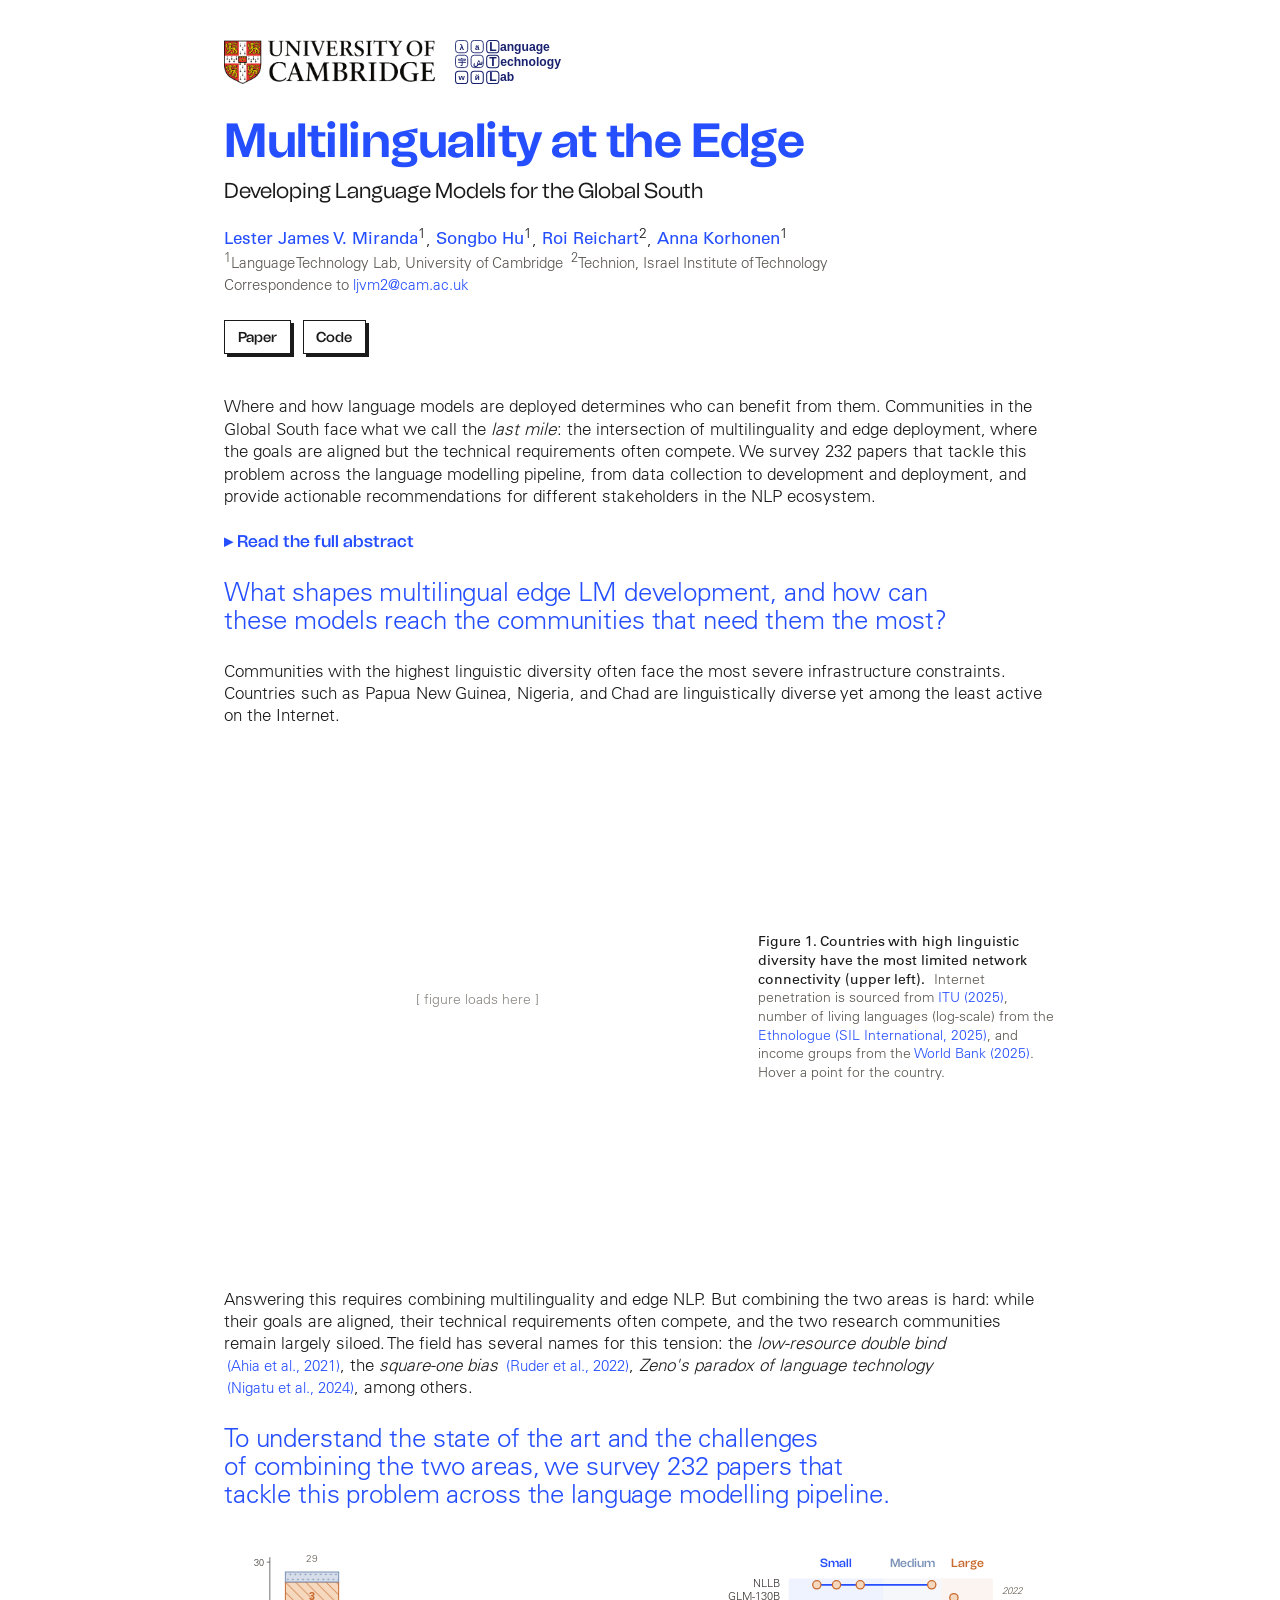
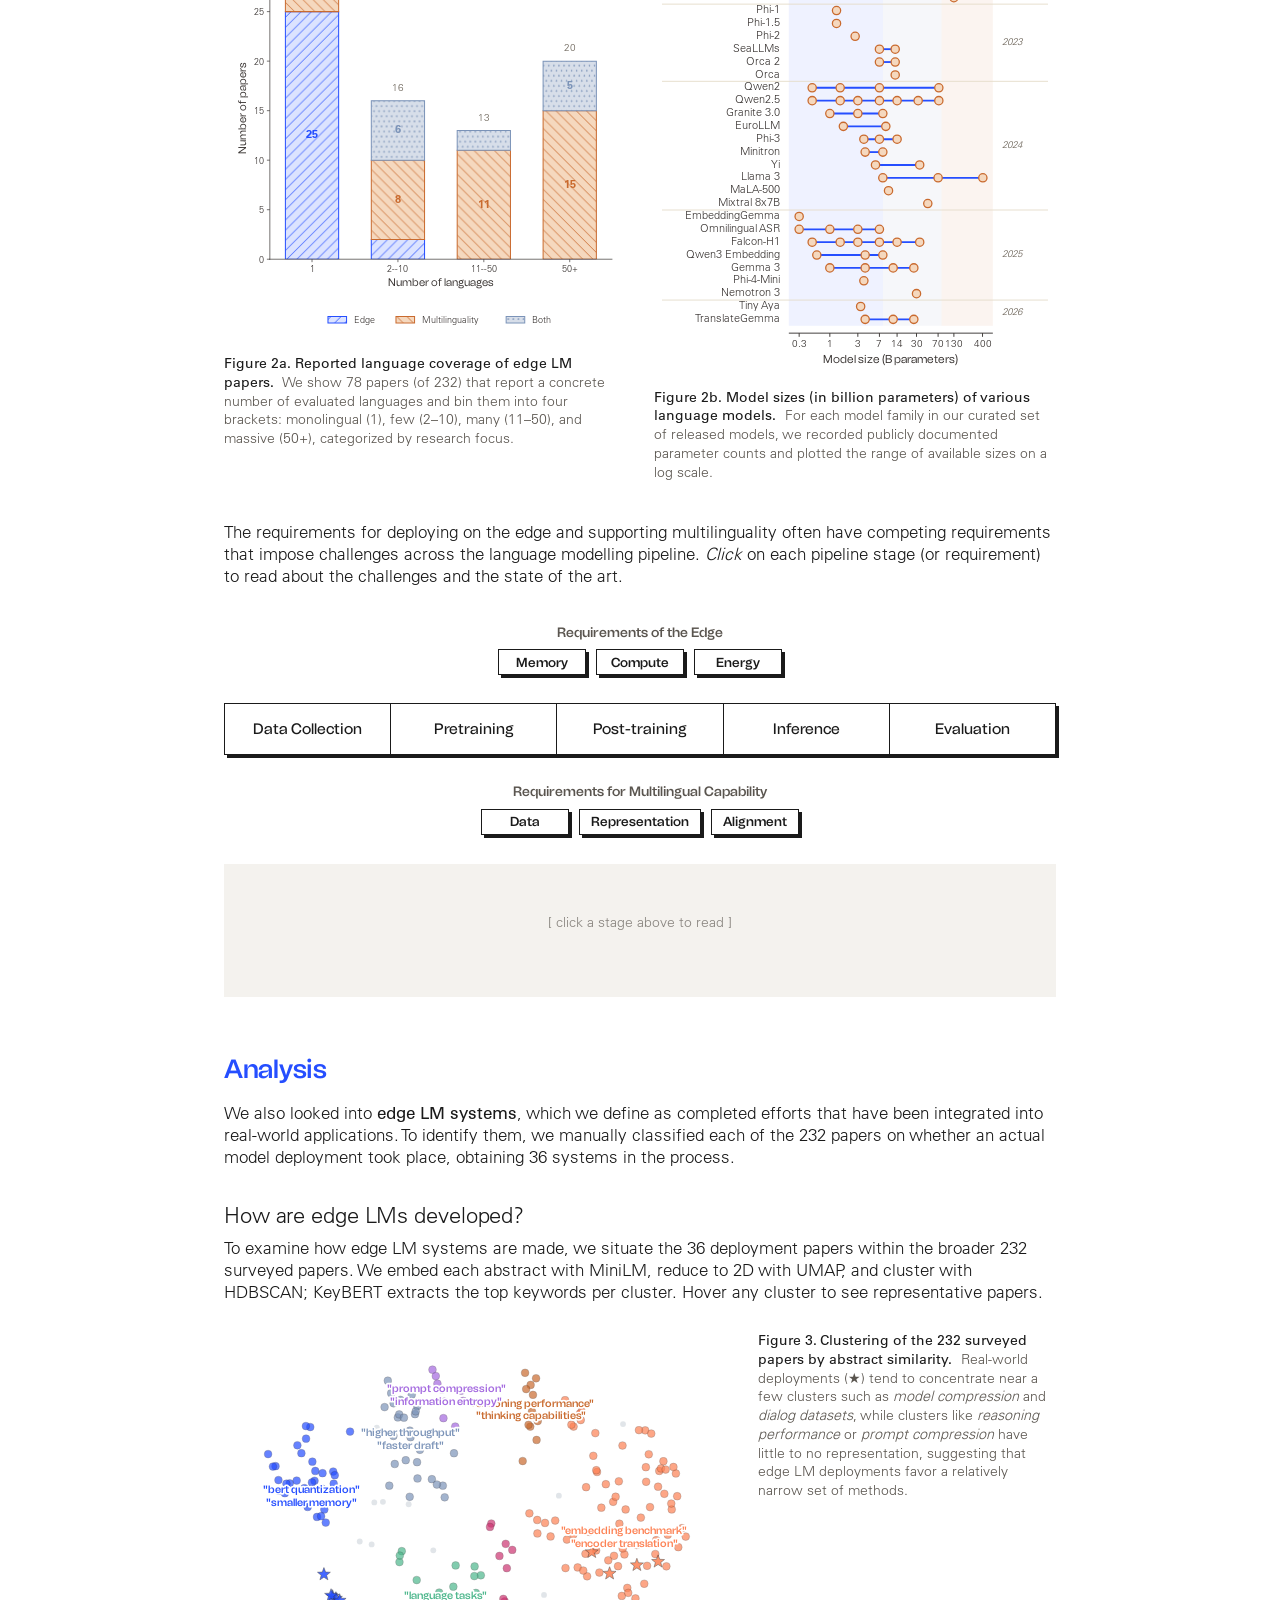
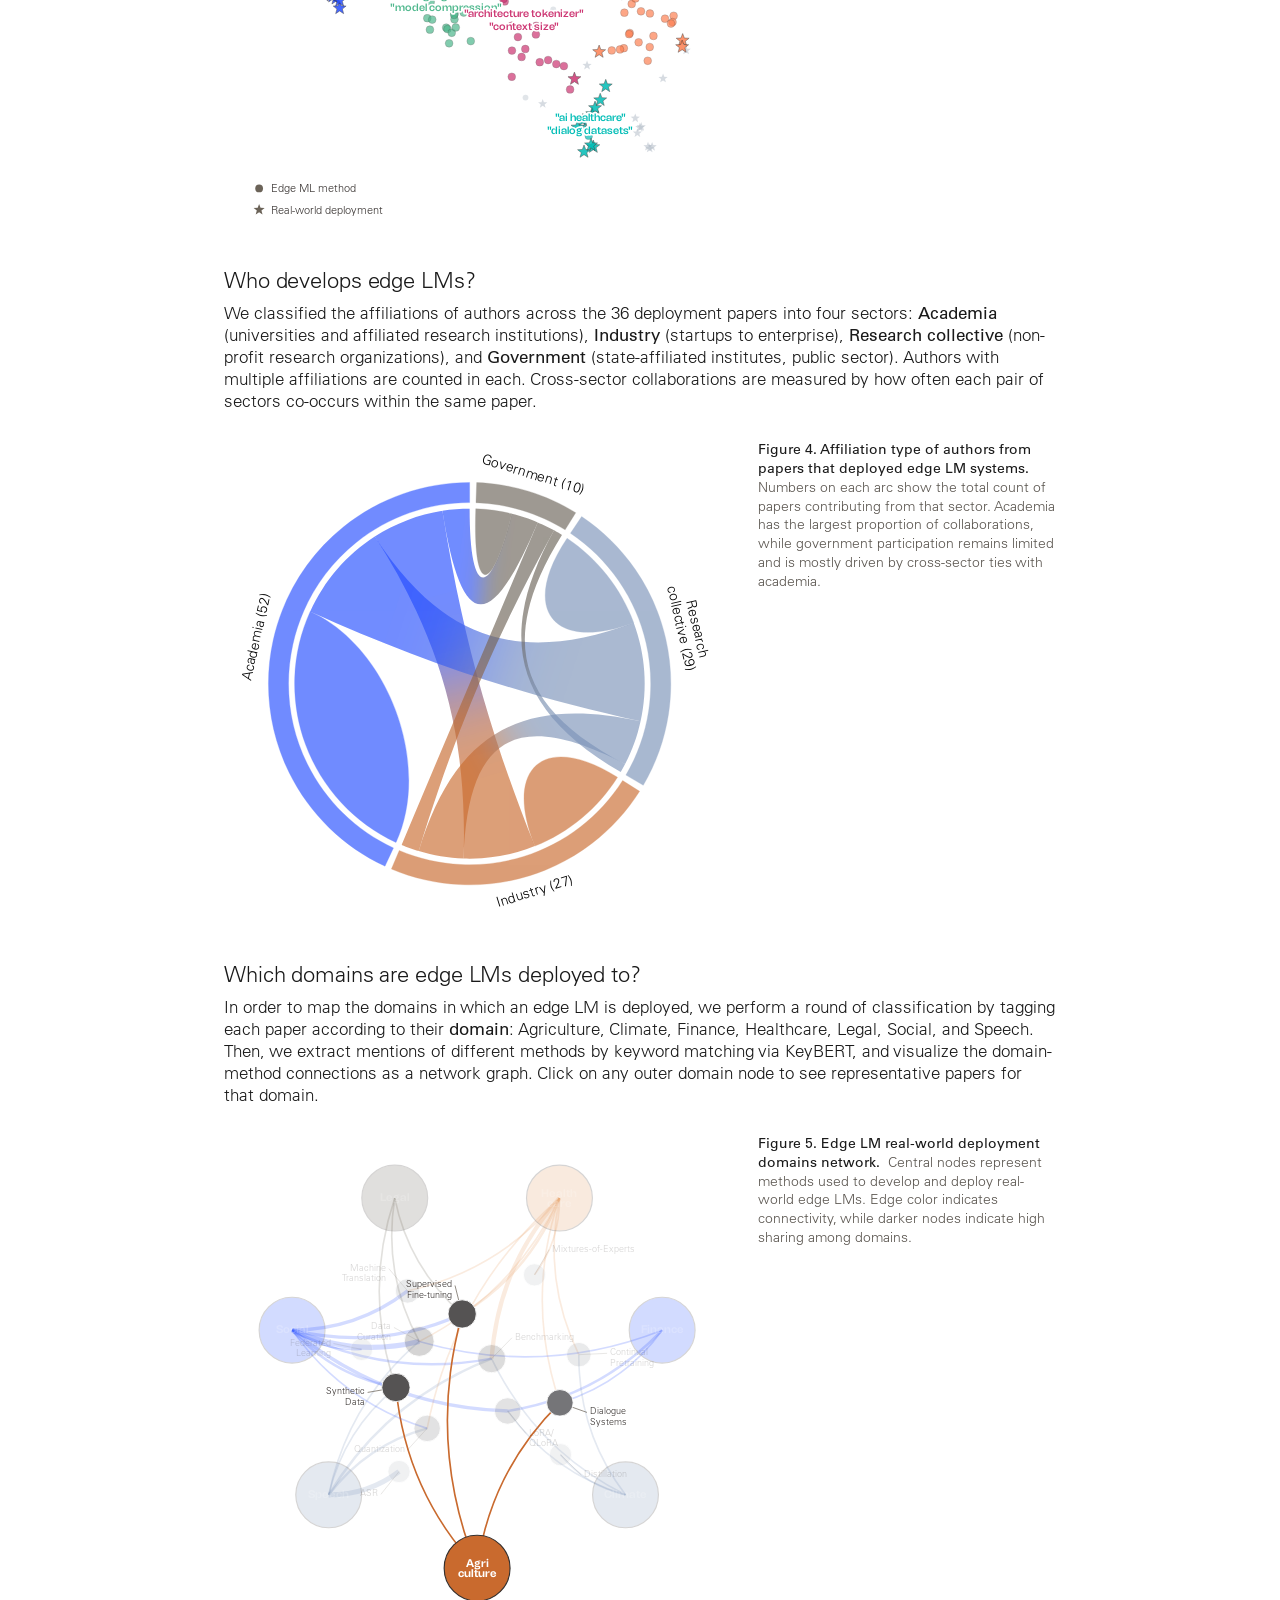
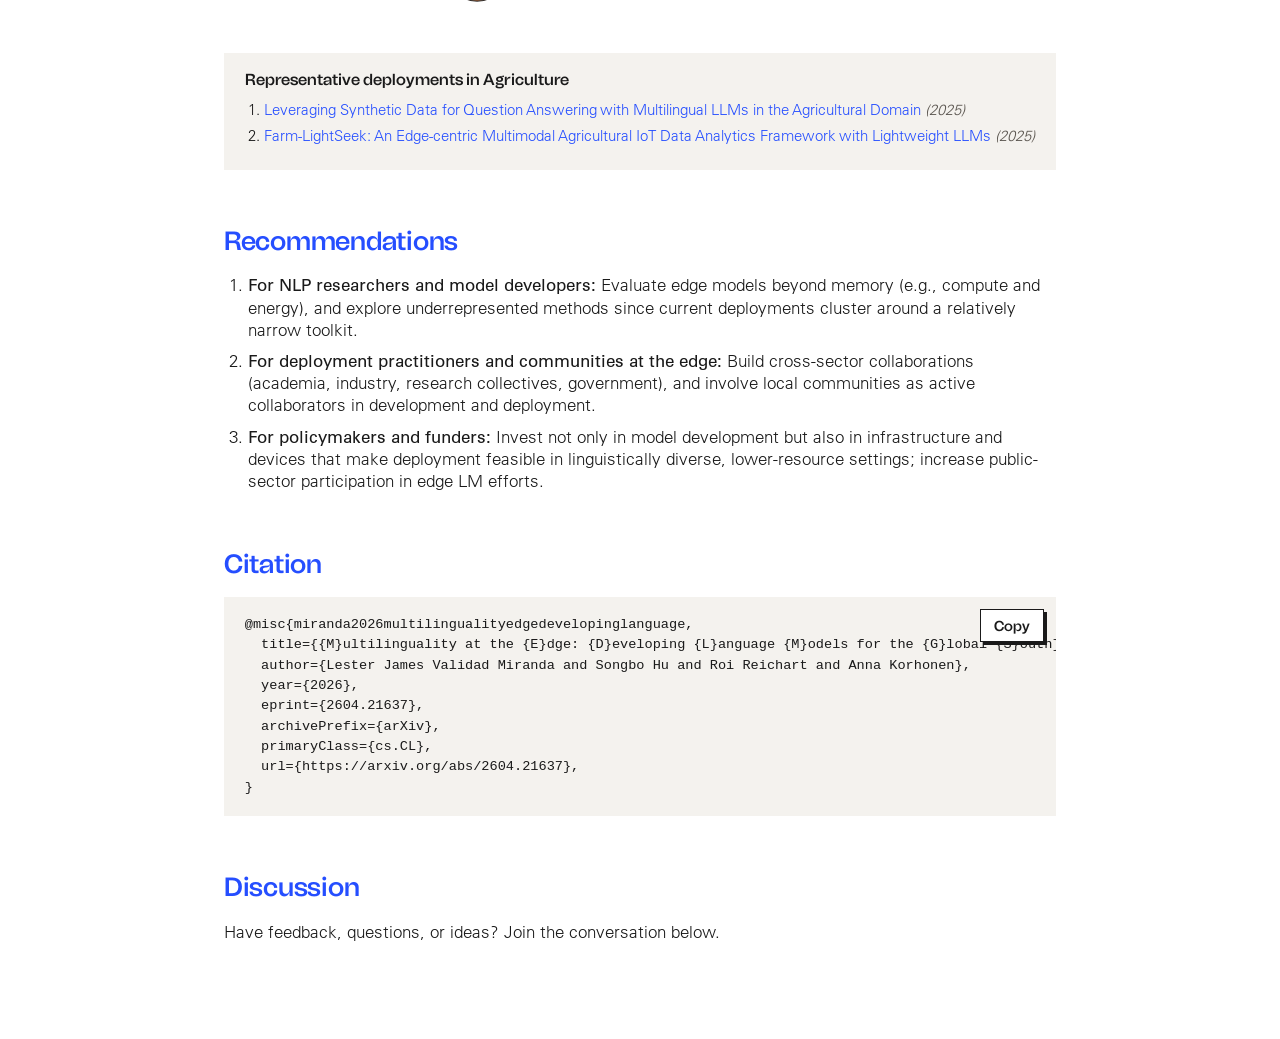
==== docs/index.html @ 46f73b8d "Add more keywords" ====
<!doctype html>
<html lang="en">
<head>
  <meta charset="utf-8">
  <meta name="viewport" content="width=device-width, initial-scale=1">
  <title>Multilinguality at the Edge: Developing Language Models for the Global South</title>
  <meta name="description" content="A survey of 232 papers that tackle the problem of combining the fields of multilinguality and efficiency across the language modelling pipeline, from data collection to development and deployment, and provide actionable recommendations for different stakeholders in the NLP ecosystem.">
  <meta name="robots" content="index, follow, max-image-preview:large">
  <link rel="canonical" href="https://ljvmiranda921.github.io/multilinguality-at-the-edge/">

  <meta property="og:type" content="website">
  <meta property="og:site_name" content="Multilinguality at the Edge">
  <meta property="og:title" content="Multilinguality at the Edge: Developing Language Models for the Global South">
  <meta property="og:description" content="A survey of 232 papers that tackle the problem of combining the fields of multilinguality and efficiency across the language modelling pipeline, from data collection to development and deployment, and provide actionable recommendations for different stakeholders in the NLP ecosystem.">
  <meta property="og:url" content="https://ljvmiranda921.github.io/multilinguality-at-the-edge/">
  <meta property="og:image" content="https://ljvmiranda921.github.io/multilinguality-at-the-edge/assets/social-preview.png">
  <meta property="og:image:width" content="1200">
  <meta property="og:image:height" content="630">
  <meta property="og:image:alt" content="Multilinguality at the Edge: Developing Language Models for the Global South">

  <meta name="twitter:card" content="summary_large_image">
  <meta name="twitter:title" content="Multilinguality at the Edge: Developing Language Models for the Global South">
  <meta name="twitter:description" content="A survey of 232 papers that tackle the problem of combining the fields of multilinguality and efficiency across the language modelling pipeline, from data collection to development and deployment, and provide actionable recommendations for different stakeholders in the NLP ecosystem.">
  <meta name="twitter:image" content="https://ljvmiranda921.github.io/multilinguality-at-the-edge/assets/social-preview.png">
  <meta name="twitter:image:alt" content="Multilinguality at the Edge: Developing Language Models for the Global South">

  <!-- Google Scholar (Highwire Press) citation tags -->
  <meta name="citation_title" content="Multilinguality at the Edge: Developing Language Models for the Global South">
  <meta name="citation_author" content="Miranda, Lester James V.">
  <meta name="citation_author" content="Hu, Songbo">
  <meta name="citation_author" content="Reichart, Roi">
  <meta name="citation_author" content="Korhonen, Anna">
  <meta name="citation_publication_date" content="2026">
  <meta name="citation_arxiv_id" content="2604.21637">
  <meta name="citation_pdf_url" content="https://arxiv.org/pdf/2604.21637">

  <script type="application/ld+json">
    {
      "@context": "https://schema.org",
      "@type": "ScholarlyArticle",
      "@id": "https://ljvmiranda921.github.io/multilinguality-at-the-edge/#scholarly-article",
      "mainEntityOfPage": "https://ljvmiranda921.github.io/multilinguality-at-the-edge/",
      "headline": "Multilinguality at the Edge: Developing Language Models for the Global South",
      "description": "A survey of 232 papers that tackle the problem of combining the fields of multilinguality and efficiency across the language modelling pipeline, from data collection to development and deployment, and provide actionable recommendations for different stakeholders in the NLP ecosystem.",
      "abstract": "Where and how language models are deployed determines who can benefit from them. Communities in the Global South face what we call the last mile: the intersection of multilinguality and edge deployment, where the goals are aligned but the technical requirements often compete. We survey 232 papers that tackle this problem across the language modelling pipeline, from data collection to development and deployment, and provide actionable recommendations for different stakeholders in the NLP ecosystem.",
      "inLanguage": "en",
      "datePublished": "2026-04",
      "dateModified": "2026-07-19",
      "keywords": [
        "large language models",
        "LLMs",
        "artificial intelligence",
        "multilinguality",
        "natural language processing",
        "NLP",
        "edge NLP",
        "Global South",
        "efficient language models",
        "on-device language models",
        "small language models",
        "edge AI",
        "edge computing",
        "low-resource languages",
        "model compression",
        "quantization",
        "machine translation",
        "language technology",
        "survey",
        "mobile NLP",
        "offline language models",
        "inclusive language technologies"
      ],
      "author": [
        {
          "@type": "Person",
          "name": "Lester James V. Miranda",
          "url": "https://ljvmiranda921.github.io",
          "affiliation": { "@type": "Organization", "name": "Language Technology Lab, University of Cambridge" }
        },
        {
          "@type": "Person",
          "name": "Songbo Hu",
          "url": "https://songbohu.github.io/",
          "affiliation": { "@type": "Organization", "name": "Language Technology Lab, University of Cambridge" }
        },
        {
          "@type": "Person",
          "name": "Roi Reichart",
          "url": "https://roireichart.com/",
          "affiliation": { "@type": "Organization", "name": "Technion, Israel Institute of Technology" }
        },
        {
          "@type": "Person",
          "name": "Anna Korhonen",
          "url": "https://sites.google.com/site/annakorhonen/",
          "affiliation": { "@type": "Organization", "name": "Language Technology Lab, University of Cambridge" }
        }
      ],
      "publisher": {
        "@type": "Organization",
        "name": "Language Technology Lab, University of Cambridge"
      },
      "url": "https://ljvmiranda921.github.io/multilinguality-at-the-edge/",
      "sameAs": [
        "https://arxiv.org/abs/2604.21637",
        "https://github.com/ljvmiranda921/multilinguality-at-the-edge",
        "https://huggingface.co/spaces/ljvmiranda921/multilinguality-at-the-edge"
      ],
      "identifier": "arXiv:2604.21637",
      "isAccessibleForFree": true,
      "image": "https://ljvmiranda921.github.io/multilinguality-at-the-edge/assets/social-preview.png",
      "about": [
        "multilingual language models",
        "edge deployment",
        "low-resource NLP",
        "on-device machine learning",
        "global south language technologies"
      ]
    }
  </script>

  <link rel="icon" href="favicon.ico" sizes="any">
  <link rel="icon" type="image/png" sizes="32x32" href="assets/favicon-32.png">
  <link rel="icon" type="image/png" sizes="16x16" href="assets/favicon-16.png">
  <link rel="apple-touch-icon" href="assets/favicon.png">
  <link rel="preload" href="assets/fonts/UniversLight.ttf" as="font" type="font/ttf" crossorigin>
  <link rel="preload" href="assets/fonts/TomatoGrotesk/TomatoGrotesk-Bold.otf" as="font" type="font/otf" crossorigin>
  <link rel="stylesheet" href="css/chia.css">
  <link rel="stylesheet" href="css/style.css">
</head>
<body>
<main class="chia-page">

  <div class="letterhead" aria-label="Affiliations">
    <img src="assets/ucam-logo-colour-preferred.png" alt="University of Cambridge">
    <img src="assets/ltl_logo2.svg" alt="Language Technology Lab">
  </div>

  <header class="site-header">
    <h1>Multilinguality at the Edge</h1>
    <p class="subtitle">Developing Language Models for the Global South</p>
    <p class="authors">
      <a href="https://ljvmiranda921.github.io">Lester James V. Miranda</a><sup>1</sup>, <a href="https://songbohu.github.io/">Songbo Hu</a><sup>1</sup>, <a href="https://roireichart.com/">Roi Reichart</a><sup>2</sup>, <a href="https://sites.google.com/site/annakorhonen/">Anna Korhonen</a><sup>1</sup>
      <br><span class="aff"><sup>1</sup>Language Technology Lab, University of Cambridge&ensp;<sup>2</sup>Technion, Israel Institute of Technology</span>
      <br><span class="aff">Correspondence to <a href="mailto:ljvm2@cam.ac.uk">ljvm2@cam.ac.uk</a></span>
    </p>
    <nav class="top-links">
      <a class="btn" href="https://arxiv.org/abs/2604.21637" target="_blank" rel="noopener noreferrer">Paper</a>
      <a class="btn" href="https://github.com/ljvmiranda921/multilinguality-at-the-edge" target="_blank" rel="noopener noreferrer">Code</a>
    </nav>
  </header>

  <section id="abstract">
    <p class="abstract">
      Where and how language models are deployed determines who can benefit from them. Communities in the Global South face what we call the <em>last mile</em>: the intersection of multilinguality and edge deployment, where the goals are aligned but the technical requirements often compete. We survey 232 papers that tackle this problem across the language modelling pipeline, from data collection to development and deployment, and provide actionable recommendations for different stakeholders in the NLP ecosystem.
    </p>
    <details class="abstract-full">
      <summary>Read the full abstract</summary>
      <div class="abstract-box panel">
        <p>Where and how language models (LMs) are deployed determines who can benefit from them. However, there are several challenges that prevent effective deployment of LMs in non-English-speaking and hardware-constrained communities in the Global South. We call this challenge the <em>last mile</em>: the intersection of multilinguality and edge deployment, where the goals are aligned but the technical requirements often compete. Studying these two fields together is both a <em>need</em>, as linguistically diverse communities often face the most severe infrastructure constraints, and an <em>opportunity</em>, as edge and multilingual NLP research remain largely siloed. To understand the state of the art and the challenges of combining the two areas, we survey 232 papers that tackle this problem across the language modelling pipeline, from data collection to development and deployment. We also discuss open questions and provide actionable recommendations for different stakeholders in the NLP ecosystem. Finally, we hope that this work contributes to the development of inclusive and equitable language technologies.</p>
      </div>
    </details>
  </section>

  <section id="intro">
    <p class="mobile-note caption">Note: the interactive charts render better on desktop.</p>

    <p class="callout">
      What shapes multilingual edge LM development, and how can these models reach the communities that need them the most?
    </p>

    <p>
      Communities with the highest linguistic diversity often face the most severe infrastructure constraints. Countries such as Papua New Guinea, Nigeria, and Chad are linguistically diverse yet among the least active on the Internet.
    </p>

    <figure class="figure-row">
      <div id="fig-1" class="figure-mount">
        <p class="placeholder">[ figure loads here ]</p>
      </div>
      <figcaption class="caption">
        <strong>Figure 1. Countries with high linguistic diversity have the most limited network connectivity (upper left).</strong> Internet penetration is sourced from <a href="https://www.itu.int/en/ITU-D/Statistics/Pages/facts/default.aspx">ITU (2025)</a>, number of living languages (log-scale) from the <a href="https://ourworldindata.org/grapher/living-languages">Ethnologue (SIL International, 2025)</a>, and income groups from the <a href="https://ourworldindata.org/grapher/world-bank-income-groups">World Bank (2025)</a>. Hover a point for the country.
      </figcaption>
    </figure>

    <p>
      Answering this requires combining multilinguality and edge NLP. But combining the two areas is hard: while their goals are aligned, their technical requirements often compete, and the two research communities remain largely siloed. The field has several names for this tension: the <em>low-resource double bind</em> <a class="cite" href="https://aclanthology.org/2021.findings-emnlp.282/">(Ahia et al., 2021)</a>, the <em>square-one bias</em> <a class="cite" href="https://aclanthology.org/2022.findings-acl.184/">(Ruder et al., 2022)</a>, <em>Zeno's paradox of language technology</em> <a class="cite" href="https://aclanthology.org/2024.emnlp-main.983/">(Nigatu et al., 2024)</a>, among others.
    </p>

    <p class="callout">
      To understand the state of the art and the challenges of combining the two areas, we survey 232 papers that tackle this problem across the language modelling pipeline.
    </p>

    <div class="figure-pair">
      <figure>
        <div id="fig-2a" class="figure-mount" data-svg="assets/figures/language_coverage.svg">
          <p class="placeholder">[ figure loads here ]</p>
        </div>
        <figcaption class="caption"><strong>Figure 2a. Reported language coverage of edge LM papers.</strong> We show 78 papers (of 232) that report a concrete number of evaluated languages and bin them into four brackets: monolingual (1), few (2&ndash;10), many (11&ndash;50), and massive (50+), categorized by research focus.</figcaption>
      </figure>
      <figure>
        <div id="fig-2b" class="figure-mount">
          <p class="placeholder">[ figure loads here ]</p>
        </div>
        <figcaption class="caption"><strong>Figure 2b. Model sizes (in billion parameters) of various language models.</strong> For each model family in our curated set of released models, we recorded publicly documented parameter counts and plotted the range of available sizes on a log scale.</figcaption>
      </figure>
    </div>
  </section>

  <section id="pipeline-hero">
    <p>
      The requirements for deploying on the edge and supporting multilinguality often have competing requirements that impose challenges across the language modelling pipeline.
      <em>Click</em> on each pipeline stage (or requirement) to read about the challenges and the state of the art.
    </p>
    <div id="pipeline-figure">
      <p class="placeholder">[ pipeline diagram loads here ]</p>
    </div>
    <aside id="pipeline-detail" class="panel">
      <p class="placeholder">[ click a stage above to read ]</p>
    </aside>
  </section>

  <section id="analysis">
    <h2>Analysis</h2>

    <p>
      We also looked into <strong>edge LM systems</strong>, which we define as completed efforts that have been integrated into real-world applications. To identify them, we manually classified each of the 232 papers on whether an actual model deployment took place, obtaining 36 systems in the process.
    </p>

    <h3>How are edge LMs developed?</h3>
    <p>
      To examine how edge LM systems are made, we situate the 36 deployment papers within the broader 232 surveyed papers. We embed each abstract with MiniLM, reduce to 2D with UMAP, and cluster with HDBSCAN; KeyBERT extracts the top keywords per cluster. Hover any cluster to see representative papers.
    </p>
    <figure class="analysis-figure">
      <div id="fig-how" class="figure-mount">
        <p class="placeholder">[ chart loads here ]</p>
      </div>
      <figcaption class="caption"><strong>Figure 3. Clustering of the 232 surveyed papers by abstract similarity.</strong> Real-world deployments (&starf;) tend to concentrate near a few clusters such as <em>model compression</em> and <em>dialog datasets</em>, while clusters like <em>reasoning performance</em> or <em>prompt compression</em> have little to no representation, suggesting that edge LM deployments favor a relatively narrow set of methods.</figcaption>
    </figure>

    <h3>Who develops edge LMs?</h3>
    <p>
      We classified the affiliations of authors across the 36 deployment papers into four sectors: <strong>Academia</strong> (universities and affiliated research institutions), <strong>Industry</strong> (startups to enterprise), <strong>Research collective</strong> (non-profit research organizations), and <strong>Government</strong> (state-affiliated institutes, public sector). Authors with multiple affiliations are counted in each. Cross-sector collaborations are measured by how often each pair of sectors co-occurs within the same paper.
    </p>
    <figure class="analysis-figure">
      <div id="fig-who" class="figure-mount" data-svg="assets/figures/collaboration_sectors.svg">
        <p class="placeholder">[ chart loads here ]</p>
      </div>
      <figcaption class="caption"><strong>Figure 4. Affiliation type of authors from papers that deployed edge LM systems.</strong> Numbers on each arc show the total count of papers contributing from that sector. Academia has the largest proportion of collaborations, while government participation remains limited and is mostly driven by cross-sector ties with academia.</figcaption>
    </figure>

    <h3>Which domains are edge LMs deployed to?</h3>
    <p>
      In order to map the domains in which an edge LM is deployed, we perform a round of classification by tagging each paper according to their <strong>domain</strong>: Agriculture, Climate, Finance, Healthcare, Legal, Social, and Speech.
      Then, we extract mentions of different methods by keyword matching via KeyBERT, and visualize the domain-method connections as a network graph. Click on any outer domain node to see representative papers for that domain.
    </p>
    <figure class="analysis-figure">
      <div id="fig-where" class="figure-mount">
        <p class="placeholder">[ chart loads here ]</p>
      </div>
      <figcaption class="caption"><strong>Figure 5. Edge LM real-world deployment domains network.</strong> Central nodes represent methods used to develop and deploy real-world edge LMs. Edge color indicates connectivity, while darker nodes indicate high sharing among domains.</figcaption>
    </figure>
    <aside id="fig-where-detail" class="panel where-detail">
      <p class="placeholder">[ click a domain to see representative deployment papers ]</p>
    </aside>
  </section>

  <section id="recommendations">
    <h2>Recommendations</h2>
    <ol class="recs-list">
      <li><strong>For NLP researchers and model developers:</strong> Evaluate edge models beyond memory (e.g., compute and energy), and explore underrepresented methods since current deployments cluster around a relatively narrow toolkit.</li>
      <li><strong>For deployment practitioners and communities at the edge:</strong> Build cross-sector collaborations (academia, industry, research collectives, government), and involve local communities as active collaborators in development and deployment.</li>
      <li><strong>For policymakers and funders:</strong> Invest not only in model development but also in infrastructure and devices that make deployment feasible in linguistically diverse, lower-resource settings; increase public-sector participation in edge LM efforts.</li>
    </ol>
  </section>

  <section id="citation">
    <h2>Citation</h2>
    <div class="bibtex-wrap">
      <pre class="panel bibtex"><code id="bibtex-code">@misc{miranda2026multilingualityedgedevelopinglanguage,
  title={{M}ultilinguality at the {E}dge: {D}eveloping {L}anguage {M}odels for the {G}lobal {S}outh},
  author={Lester James Validad Miranda and Songbo Hu and Roi Reichart and Anna Korhonen},
  year={2026},
  eprint={2604.21637},
  archivePrefix={arXiv},
  primaryClass={cs.CL},
  url={https://arxiv.org/abs/2604.21637},
}
</code></pre>
      <button type="button" class="btn copy-btn" data-copy-target="#bibtex-code" aria-label="Copy citation to clipboard">Copy</button>
    </div>
  </section>

  <section id="discussion">
    <h2>Discussion</h2>
    <p>Have feedback, questions, or ideas? Join the conversation below.</p>
    <div class="giscus"></div>
  </section>

  <script src="js/pipeline.js"></script>
  <script src="js/main.js"></script>
  <script type="module" src="js/pipeline-mesh.js"></script>
  <script src="https://cdn.plot.ly/plotly-basic-2.35.2.min.js" charset="utf-8"></script>
  <script src="js/figures/fig-infra-lingdiv.js"></script>
  <script src="js/figures/fig-loader.js"></script>
  <script src="js/figures/fig-model-sizes.js"></script>
  <script src="js/figures/fig-literature-clusters.js"></script>
  <script src="js/figures/fig-domain-network.js"></script>
  <script>
    // Comments are GitHub-backed (giscus). On Hugging Face Spaces (*.hf.space)
    // the giscus pathname mapping and theme URL don't make sense, so hide the
    // Discussion section entirely there. Everywhere else, load giscus normally.
    (function () {
      if (location.hostname.endsWith('hf.space')) {
        var section = document.getElementById('discussion');
        if (section) section.remove();
        return;
      }
      var s = document.createElement('script');
      s.src = 'https://giscus.app/client.js';
      var attrs = {
        'data-repo': 'ljvmiranda921/multilinguality-at-the-edge',
        'data-repo-id': 'R_kgDORoQj6A',
        'data-category': 'General',
        'data-category-id': 'DIC_kwDORoQj6M4C7rwu',
        'data-mapping': 'pathname',
        'data-strict': '0',
        'data-reactions-enabled': '0',
        'data-emit-metadata': '0',
        'data-input-position': 'top',
        'data-theme': 'https://ljvmiranda921.github.io/multilinguality-at-the-edge/assets/giscus-theme.css',
        'data-lang': 'en'
      };
      Object.keys(attrs).forEach(function (k) { s.setAttribute(k, attrs[k]); });
      s.crossOrigin = 'anonymous';
      s.async = true;
      document.body.appendChild(s);
    })();
  </script>
</main>
</body>
</html>
---- docs/css/chia.css ----
/* ============================================================================
   Chia — a small, reusable design system
   Univers (light body) + Tomato Grotesk (display), brand blue, retro shadows.

   Copied from the datasmith repo (docs/theme/chia.css). Font URLs point at
   this project's existing ../assets/fonts/ instead of a sibling fonts/ dir,
   and two slanted Tomato Grotesk faces are added for italic display type.

   Usage:
   1. <link rel="stylesheet" href="css/chia.css"> (loads fonts + tokens + base + components).
   2. Wrap page content in a container capped by --maxw, e.g. <main class="chia-page">.
   Every visual value lives in :root below, so retheme by editing tokens only.
   ============================================================================ */

/* ---------- Fonts ---------- */
@font-face { font-family: 'Univers'; src: url('../assets/fonts/UniversLight.ttf') format('truetype');   font-weight: 300; font-display: swap; }
@font-face { font-family: 'Univers'; src: url('../assets/fonts/UniversRegular.ttf') format('truetype'); font-weight: 400; font-display: swap; }
/* No true Univers Medium: map the 500 slot to Regular so `font-weight: 500` works. */
@font-face { font-family: 'Univers'; src: url('../assets/fonts/UniversRegular.ttf') format('truetype'); font-weight: 500; font-display: swap; }
@font-face { font-family: 'Univers'; src: url('../assets/fonts/UniversBold.ttf') format('truetype');    font-weight: 700; font-display: swap; }
@font-face { font-family: 'Tomato Grotesk'; src: url('../assets/fonts/TomatoGrotesk/TomatoGrotesk-Regular.otf') format('opentype');  font-weight: 400; font-display: swap; }
@font-face { font-family: 'Tomato Grotesk'; src: url('../assets/fonts/TomatoGrotesk/TomatoGrotesk-Medium.otf') format('opentype');   font-weight: 500; font-display: swap; }
@font-face { font-family: 'Tomato Grotesk'; src: url('../assets/fonts/TomatoGrotesk/TomatoGrotesk-SemiBold.otf') format('opentype'); font-weight: 600; font-display: swap; }
@font-face { font-family: 'Tomato Grotesk'; src: url('../assets/fonts/TomatoGrotesk/TomatoGrotesk-Bold.otf') format('opentype');     font-weight: 700; font-display: swap; }
@font-face { font-family: 'Tomato Grotesk'; src: url('../assets/fonts/TomatoGrotesk/TomatoGrotesk-Slanted.otf') format('opentype');         font-weight: 400; font-style: italic; font-display: swap; }
@font-face { font-family: 'Tomato Grotesk'; src: url('../assets/fonts/TomatoGrotesk/TomatoGrotesk-SemiBoldSlanted.otf') format('opentype'); font-weight: 600; font-style: italic; font-display: swap; }

/* ---------- Tokens ---------- */
:root {
  /* palette */
  --blue:  #254eff;   /* brand / accent */
  --cream: #f8ecda;   /* warm accent, assistant bubbles */
  --ink:   #1a1a1a;   /* text and borders */
  --white: #ffffff;   /* page background */
  --muted: #5a554f;   /* secondary text, captions */
  --rule:  #e2ddd4;   /* hairline dividers */
  --panel: #f4f2ee;   /* soft gray boxes (abstract, code, table heads) */

  /* type */
  --font-body:    'Univers', 'Helvetica Neue', Helvetica, Arial, sans-serif;
  --font-heading: 'Tomato Grotesk', Arial, sans-serif;
  --font-mono:    ui-monospace, 'SF Mono', Menlo, Consolas, monospace;
  --text-size:    17px;   /* base body size */
  --leading:      1.3;    /* 130% */
  --weight-body:  300;    /* Univers Light */
  --weight-emph:  500;    /* medium (maps to Regular) */

  /* retro hard-offset shadows (no blur) */
  --shadow-sm: 3px 3px 0 var(--ink);
  --shadow-md: 5px 5px 0 var(--ink);

  /* layout */
  --maxw: 880px;
}

/* ---------- Base ---------- */
* { box-sizing: border-box; }
body {
  margin: 0;
  background: var(--white);
  color: var(--ink);
  font-family: var(--font-body);
  font-size: var(--text-size);
  font-weight: var(--weight-body);
  line-height: var(--leading);
  letter-spacing: 0;
  -webkit-font-smoothing: antialiased;
}
.chia-page { max-width: var(--maxw); margin: 0 auto; padding: 2.5rem 1.5rem 5rem; }

h1, h2, h3 { font-family: var(--font-heading); letter-spacing: -0.01em; text-wrap: balance; }
h1 { font-size: 3rem;    line-height: 1.04; font-weight: 700; color: var(--blue); margin: 0 0 0.6rem; }
h2 { font-size: 1.65rem; font-weight: 600;  color: var(--blue); margin: 3.4rem 0 1rem; }
h3 { font-size: 1.2rem;  font-weight: 600;  color: var(--ink);  margin: 2rem 0 0.6rem; }
p  { margin: 0 0 1rem; text-wrap: pretty; }
strong { font-weight: var(--weight-emph); }
em { font-style: italic; }
a { color: var(--blue); text-decoration: none; border-bottom: 1px solid transparent; }
a:hover { border-bottom-color: var(--blue); }
.muted { color: var(--muted); }

/* Brand name: display face, blue, medium. e.g. <span class="brand">DataSmith</span> */
.brand { font-family: var(--font-heading); font-weight: 600; color: var(--blue); }

/* ---------- Buttons (retro: lift on hover, press on click) ---------- */
.btn {
  font-family: var(--font-heading); font-weight: 600; font-size: 0.9rem;
  padding: 0.4rem 0.8rem; border: 1.5px solid var(--ink);
  background: var(--white); color: var(--ink); cursor: pointer;
  box-shadow: var(--shadow-sm); transition: transform .06s ease, box-shadow .06s ease;
}
.btn:hover  { transform: translate(-1px, -1px); box-shadow: var(--shadow-md); }
.btn:active { transform: translate(3px, 3px);   box-shadow: 0 0 0 var(--ink); }
.btn.is-active { background: var(--blue); color: var(--white); }

/* ---------- Soft gray box (abstract, callouts, code) ---------- */
.panel { background: var(--panel); padding: 1.1rem 1.3rem; }
.panel--small { font-size: 0.92rem; color: var(--muted); }

/* ---------- Minimal (booktabs) tables ---------- */
table.chia { border-collapse: collapse; width: 100%; font-size: 0.92rem; font-variant-numeric: tabular-nums; }
table.chia caption { caption-side: top; text-align: left; font-size: 0.9rem; color: var(--muted); margin-bottom: 0.8rem; }
table.chia th, table.chia td { border: none; padding: 0.42rem 0.65rem; text-align: center; white-space: nowrap; }
table.chia thead tr:first-child th { border-top: 2px solid var(--ink); }        /* top rule */
table.chia tbody tr:first-child td { border-top: 1.5px solid var(--ink); }      /* mid rule (under header) */
table.chia tbody tr:last-child  td { border-bottom: 2px solid var(--ink); }     /* bottom rule */
table.chia thead th { font-family: var(--font-body); font-weight: 500; color: var(--ink); }
table.chia thead th:first-child, table.chia tbody td:first-child { text-align: left; }
table.chia tr.is-highlight td { font-weight: 500; color: var(--blue); }

/* ---------- Chat bubbles ---------- */
.msg { max-width: 88%; padding: 0.55rem 0.85rem; margin-bottom: 0.55rem; border-radius: 16px; font-size: 0.9rem; white-space: pre-wrap; word-break: break-word; }
.msg.user      { background: var(--blue);  color: var(--white); margin-left: auto;  border-bottom-right-radius: 4px; }
.msg.assistant { background: var(--cream); color: var(--blue);  margin-right: auto; border-bottom-left-radius: 4px; }

/* ---------- Captions (Univers Light, 130% leading, tracking 0) ---------- */
.caption { font-size: 0.9rem; line-height: 1.3; letter-spacing: 0; color: var(--muted); }
---- docs/css/style.css ----
/* ============================================================================
   Site-specific styles for "Multilinguality at the Edge".
   Base typography, tokens, and components (.btn, .panel, .caption) come from
   chia.css — this file only adds page-specific layout and interactives.
   ============================================================================ */

section { scroll-margin-top: 1rem; }

/* Shown only on mobile (narrow viewport or touch-only device). */
.mobile-note { display: none; font-style: italic; margin: 0 0 1.5rem; }
@media (max-width: 820px), (hover: none) and (pointer: coarse) {
  .mobile-note { display: block; }
}

/* Subheadings ("How are edge LMs developed?", pipeline stage titles):
   Univers Light, leading 110% of font size, tracking -5 (-0.005em). */
h3 {
  font-family: var(--font-body);
  font-size: 1.35rem;
  font-weight: 300;
  line-height: 1.1;
  letter-spacing: -0.005em;
  color: var(--ink);
  margin: 2.2rem 0 0.6rem;
}

/* ---------- header ---------- */

.letterhead { display: flex; align-items: center; gap: 1.25rem; margin-bottom: 2rem; }
.letterhead img { height: 44px; width: auto; }

.site-header .subtitle {
  font-family: var(--font-heading);
  font-size: 1.35rem;
  font-weight: 400;
  color: var(--ink);
  margin: 0 0 1.25rem;
  text-wrap: balance;
}

.site-header .authors { font-size: 1.05rem; margin: 0 0 0.5rem; }
.site-header .authors > a { font-weight: 400; }
.site-header .authors .aff { color: var(--muted); font-size: 0.95rem; }

.site-header .top-links { display: flex; flex-wrap: wrap; gap: 0.75rem; margin: 1.6rem 0 2.6rem; }
.site-header .top-links .btn { border-bottom-width: 1.5px; }  /* keep .btn border on <a> hover */

/* ---------- abstract (teaser + toggle-able full abstract) ---------- */

.abstract { font-size: 1.08rem; }
details.abstract-full { margin-top: 1.4rem; }
details.abstract-full summary {
  cursor: pointer;
  font-family: var(--font-heading);
  font-weight: 600;
  color: var(--blue);
  list-style: none;
}
details.abstract-full summary::-webkit-details-marker { display: none; }
details.abstract-full summary::before { content: "\25B8  "; }
details.abstract-full[open] summary::before { content: "\25BE  "; }
.abstract-box { margin-top: 1rem; }
.abstract-box p { font-size: 0.92rem; line-height: 1.7; color: var(--muted); margin: 0; }

/* ---------- callouts ----------
   Big Univers Light statement in brand blue, used to emphasise a
   single-sentence thesis (the research question, the approach). Headline
   spec: leading tracks the font size (110% at this scale), tracking -5
   (-0.005em). */

.callout {
  font-size: 1.6rem;
  line-height: 1.1;
  font-weight: 300;
  color: var(--blue);
  margin: 1.6rem 0;
  letter-spacing: -0.005em;
  text-wrap: balance;
}

@media (max-width: 640px) {
  .callout { font-size: 1.3rem; }
}

/* ---------- inline citation ----------
   Use: <a class="cite" href="...">(Author et al., 2021)</a> */

a.cite { font-size: 0.88em; white-space: nowrap; margin-left: 0.2em; }

/* ---------- figures ---------- */

.placeholder {
  color: var(--muted);
  text-align: center;
  padding: 2rem 0;
  opacity: 0.7;
  font-size: 0.9rem;
}

.caption strong { color: var(--ink); margin-right: 0.35em; }

/* Square figure + caption-on-the-right row. Figure is intentionally wider
   than the caption so the image reads as the lead element. */
.figure-row {
  display: grid;
  grid-template-columns: minmax(0, 1.7fr) minmax(0, 1fr);
  gap: 1.75rem;
  align-items: center;
  margin: 1.75rem 0;
}
.figure-row .figure-mount {
  aspect-ratio: 1 / 1;
  min-height: 0;
  display: flex;
  align-items: center;
  justify-content: center;
  margin: 0;
  padding: 1rem;
}

@media (max-width: 640px) {
  .figure-row { grid-template-columns: 1fr; gap: 1rem; }
  .figure-row .figure-mount { max-width: 280px; margin: 0 auto; }
}

/* Two figures side-by-side, each with its own caption directly below. */
.figure-pair {
  display: grid;
  grid-template-columns: 1fr 1fr;
  gap: 1.75rem;
  margin: 2rem 0;
}
.figure-pair figure { margin: 0; display: flex; flex-direction: column; }
.figure-pair .figure-mount {
  min-height: 220px;
  display: flex;
  align-items: center;
  justify-content: center;
  padding: 0.5rem;
  margin: 0 0 0.75rem;
}
.figure-pair .figure-mount.svg-loaded { align-items: stretch; justify-content: stretch; }
.figure-mount svg { display: block; width: 100%; height: auto; max-width: 100%; }

@media (max-width: 640px) {
  .figure-pair { grid-template-columns: 1fr; gap: 1.25rem; }
}

/* Figure on the left + caption on the right inside each analysis tab. */
.analysis-figure {
  display: grid;
  grid-template-columns: minmax(0, 1.7fr) minmax(0, 1fr);
  gap: 1.75rem;
  align-items: start;
  margin: 1.5rem 0 0;
}
.analysis-figure .figure-mount {
  min-height: 320px;
  display: flex;
  align-items: center;
  justify-content: center;
  padding: 0.5rem;
  margin: 0;
}
.analysis-figure figcaption { padding-top: 0.25rem; }

@media (max-width: 820px) {
  .analysis-figure { grid-template-columns: 1fr; gap: 1rem; }
}

/* ---------- fig-model-sizes interactive bits ---------- */

#fig-2b .model-name text { transition: fill 100ms ease; }
#fig-2b .model-name:hover text { fill: var(--blue); text-decoration: underline; }
#fig-2b .model-dot { transition: fill 100ms ease; }

.model-tooltip {
  position: fixed;
  z-index: 1000;
  max-width: 320px;
  padding: 0.7rem 0.85rem;
  background: var(--white);
  border: 1.5px solid var(--ink);
  box-shadow: var(--shadow-sm);
  font-size: 0.88rem;
  line-height: 1.4;
  opacity: 0;
  pointer-events: none;
  transition: opacity 120ms ease;
}
.model-tooltip.is-visible { opacity: 1; pointer-events: auto; }
.model-tooltip .model-tooltip-name {
  font-family: var(--font-heading);
  font-weight: 600;
  font-size: 0.95rem;
  color: var(--blue);
  margin-bottom: 0.35rem;
}
.model-tooltip .model-tooltip-desc .muted { font-style: italic; }
.model-tooltip .model-tooltip-links {
  margin-top: 0.55rem;
  padding-top: 0.5rem;
  border-top: 1px dashed var(--rule);
  font-size: 0.85rem;
}
.model-tooltip a + a { margin-left: 0.6rem; }

/* ---------- fig-literature-clusters interactivity ---------- */

#fig-how svg .cluster-group,
#fig-how svg .cluster-label { transition: opacity 150ms ease; }
#fig-how svg.has-active .cluster-group:not(.is-active),
#fig-how svg.has-active .cluster-label:not(.is-active) { opacity: 0.12; }
#fig-how svg.has-active .cluster-noise { opacity: 0.08; }
#fig-how svg .cluster-group.is-active { opacity: 1; }

.cluster-tooltip {
  position: fixed;
  z-index: 1000;
  max-width: 360px;
  padding: 0.7rem 0.85rem 0.85rem;
  background: var(--white);
  border: 1.5px solid var(--ink);
  box-shadow: var(--shadow-sm);
  font-size: 0.86rem;
  line-height: 1.4;
  opacity: 0;
  pointer-events: none;
  transition: opacity 120ms ease;
}
.cluster-tooltip.is-visible { opacity: 1; pointer-events: auto; }
.cluster-tooltip-head { display: flex; align-items: center; gap: 0.5rem; margin-bottom: 0.4rem; }
.cluster-tooltip-dot { width: 10px; height: 10px; border-radius: 50%; border: 1px solid var(--ink); }
.cluster-tooltip-count {
  font-family: var(--font-heading);
  font-weight: 600;
  font-size: 0.8rem;
  color: var(--muted);
}
.cluster-tooltip-kws { display: flex; flex-wrap: wrap; gap: 0.3rem 0.4rem; margin-bottom: 0.65rem; }
.cluster-tooltip-kw {
  font-size: 0.78rem;
  background: var(--panel);
  padding: 0.1rem 0.45rem;
}
.cluster-tooltip-reps-label {
  font-family: var(--font-heading);
  font-weight: 600;
  font-size: 0.8rem;
  color: var(--muted);
  margin-bottom: 0.3rem;
}
.cluster-tooltip-reps { list-style: none; margin: 0; padding: 0; }
.cluster-tooltip-reps li { margin: 0.2rem 0; font-size: 0.85rem; line-height: 1.35; }

/* ---------- fig-domain-network interactivity ---------- */

#fig-where svg .where-edge,
#fig-where svg .where-tech,
#fig-where svg .where-domain,
#fig-where svg .where-label,
#fig-where svg .where-leader {
  transition: opacity 140ms ease, stroke-width 140ms ease, fill 140ms ease;
}
#fig-where svg.has-active .where-edge,
#fig-where svg.has-active .where-tech,
#fig-where svg.has-active .where-label,
#fig-where svg.has-active .where-leader,
#fig-where svg.has-active .where-domain { opacity: 0.2; }
#fig-where svg.has-active .where-edge.is-active,
#fig-where svg.has-active .where-tech.is-active,
#fig-where svg.has-active .where-label.is-active,
#fig-where svg.has-active .where-leader.is-active,
#fig-where svg.has-active .where-domain.is-active { opacity: 1; }

.where-detail { margin-top: 1rem; }
.where-detail-head {
  font-family: var(--font-heading);
  font-size: 1rem;
  font-weight: 600;
  margin: 0 0 0.55rem;
}
.where-detail-list { margin: 0; padding-left: 1.2rem; }
.where-detail-list li { margin: 0.35rem 0; font-size: 0.92rem; line-height: 1.4; }
.where-detail-year { color: var(--muted); font-style: italic; }

/* ---------- pipeline hero ---------- */

#pipeline-hero { margin: 2.5rem 0 3rem; }

/* Pipeline figure: borderless mount. An animated wireframe mesh canvas sits
   behind the stack (see pipeline-mesh.js). */
#pipeline-figure { position: relative; min-height: 260px; padding: 1.25rem 0; }
.pipeline-mesh-canvas {
  position: absolute;
  inset: 0;
  width: 100%;
  height: 100%;
  display: block;
  z-index: 0;
  pointer-events: none;
}

.pipeline-stack {
  position: relative;
  z-index: 1;
  display: flex;
  flex-direction: column;
  gap: 1.75rem;
  width: 100%;
}

/* ---- requirement bands (above + below the strip) ---- */

.pipeline-band-wrap { display: flex; flex-direction: column; align-items: center; gap: 0.5rem; }
.pipeline-band-top    { order: 0; }
.pipeline-band-bottom { order: 2; }

.pipeline-band {
  font-family: var(--font-heading);
  font-size: 0.85rem;
  font-weight: 600;
  color: var(--muted);
  text-align: center;
}

.pipeline-reqs { display: flex; flex-wrap: wrap; justify-content: center; gap: 0.6rem; }
/* Requirement toggles are chia .btn elements (class set in pipeline.js);
   only size down for the dense band. */
.btn.pipeline-req { font-size: 0.82rem; padding: 0.28rem 0.7rem; min-width: 5.5rem; }

/* ---- pipeline strip: one continuous horizontal bar ---- */

.pipeline-strip {
  order: 1;
  display: flex;
  width: 100%;
  border: 1.5px solid var(--ink);
  box-shadow: var(--shadow-sm);
  background: var(--white);
}
.pipeline-segment {
  flex: 1 1 0;
  min-width: 0;
  font-family: var(--font-heading);
  font-weight: 500;
  font-size: 0.95rem;
  color: var(--ink);
  background: transparent;
  border: 0;
  padding: 1rem 0.75rem;
  cursor: pointer;
  text-align: center;
  transition: color 120ms ease, background 120ms ease;
}
.pipeline-segment + .pipeline-segment { border-left: 1.5px solid var(--ink); }
.pipeline-segment:hover { color: var(--blue); background: var(--panel); }
.pipeline-segment.is-active { color: var(--white); background: var(--blue); }

@media (max-width: 640px) {
  .pipeline-segment { font-size: 0.78rem; padding: 0.85rem 0.4rem; }
  .btn.pipeline-req { min-width: 0; }
}

#pipeline-detail h3 { margin-top: 0; }
#pipeline-detail .refs {
  margin-top: 1.5rem;
  padding-top: 1rem;
  border-top: 1px solid var(--rule);
  font-size: 0.88rem;
  color: var(--muted);
}
#pipeline-detail .refs ol { padding-left: 1.5rem; margin: 0.5rem 0 0; }
#pipeline-detail .refs li { margin: 0.25rem 0; }

sup.ref-marker a { font-family: var(--font-mono); font-size: 0.72rem; border-bottom: none; }

.chart-mount { min-height: 340px; display: flex; align-items: center; justify-content: center; }
.placeholder-text { color: var(--muted); }

/* ---------- recommendations ---------- */

.recs-list { margin: 0; padding-left: 1.5rem; }
.recs-list li { margin: 0.6rem 0; }

/* ---------- citation ---------- */

.bibtex-wrap { position: relative; }
.bibtex {
  font-family: var(--font-mono);
  font-size: 0.85rem;
  overflow-x: auto;
  white-space: pre;
  margin: 0;
  line-height: 1.5;
  padding-right: 5.5rem;   /* room for the copy button */
}
.copy-btn { position: absolute; top: 0.75rem; right: 0.75rem; }
.copy-btn.is-copied { background: var(--blue); color: var(--white); }

/* ---------- discussion ---------- */

.giscus { width: 100%; }
.giscus-frame { width: 100%; border: 0; }

/* ---------- responsive ---------- */

@media (max-width: 640px) {
  h1 { font-size: 2.25rem; }
  h2 { font-size: 1.4rem; }
  .site-header .subtitle { font-size: 1.15rem; }
}
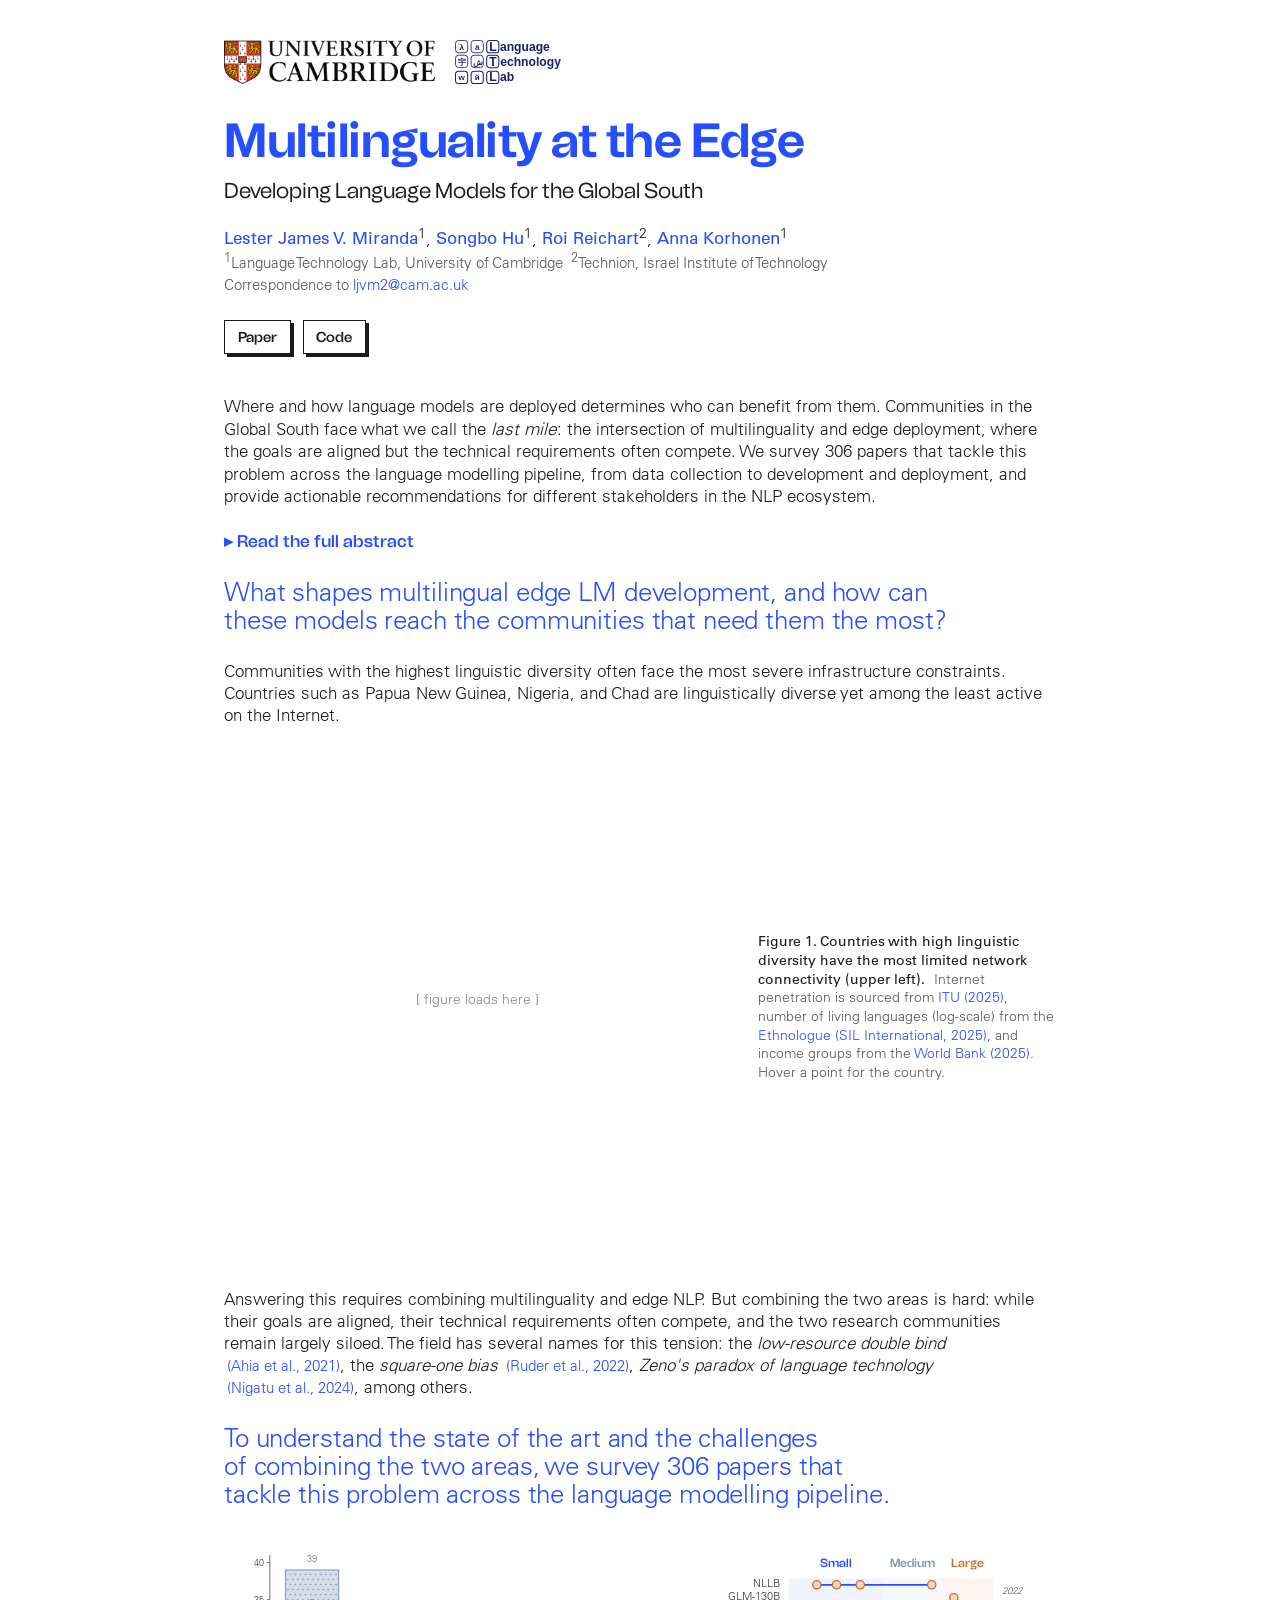
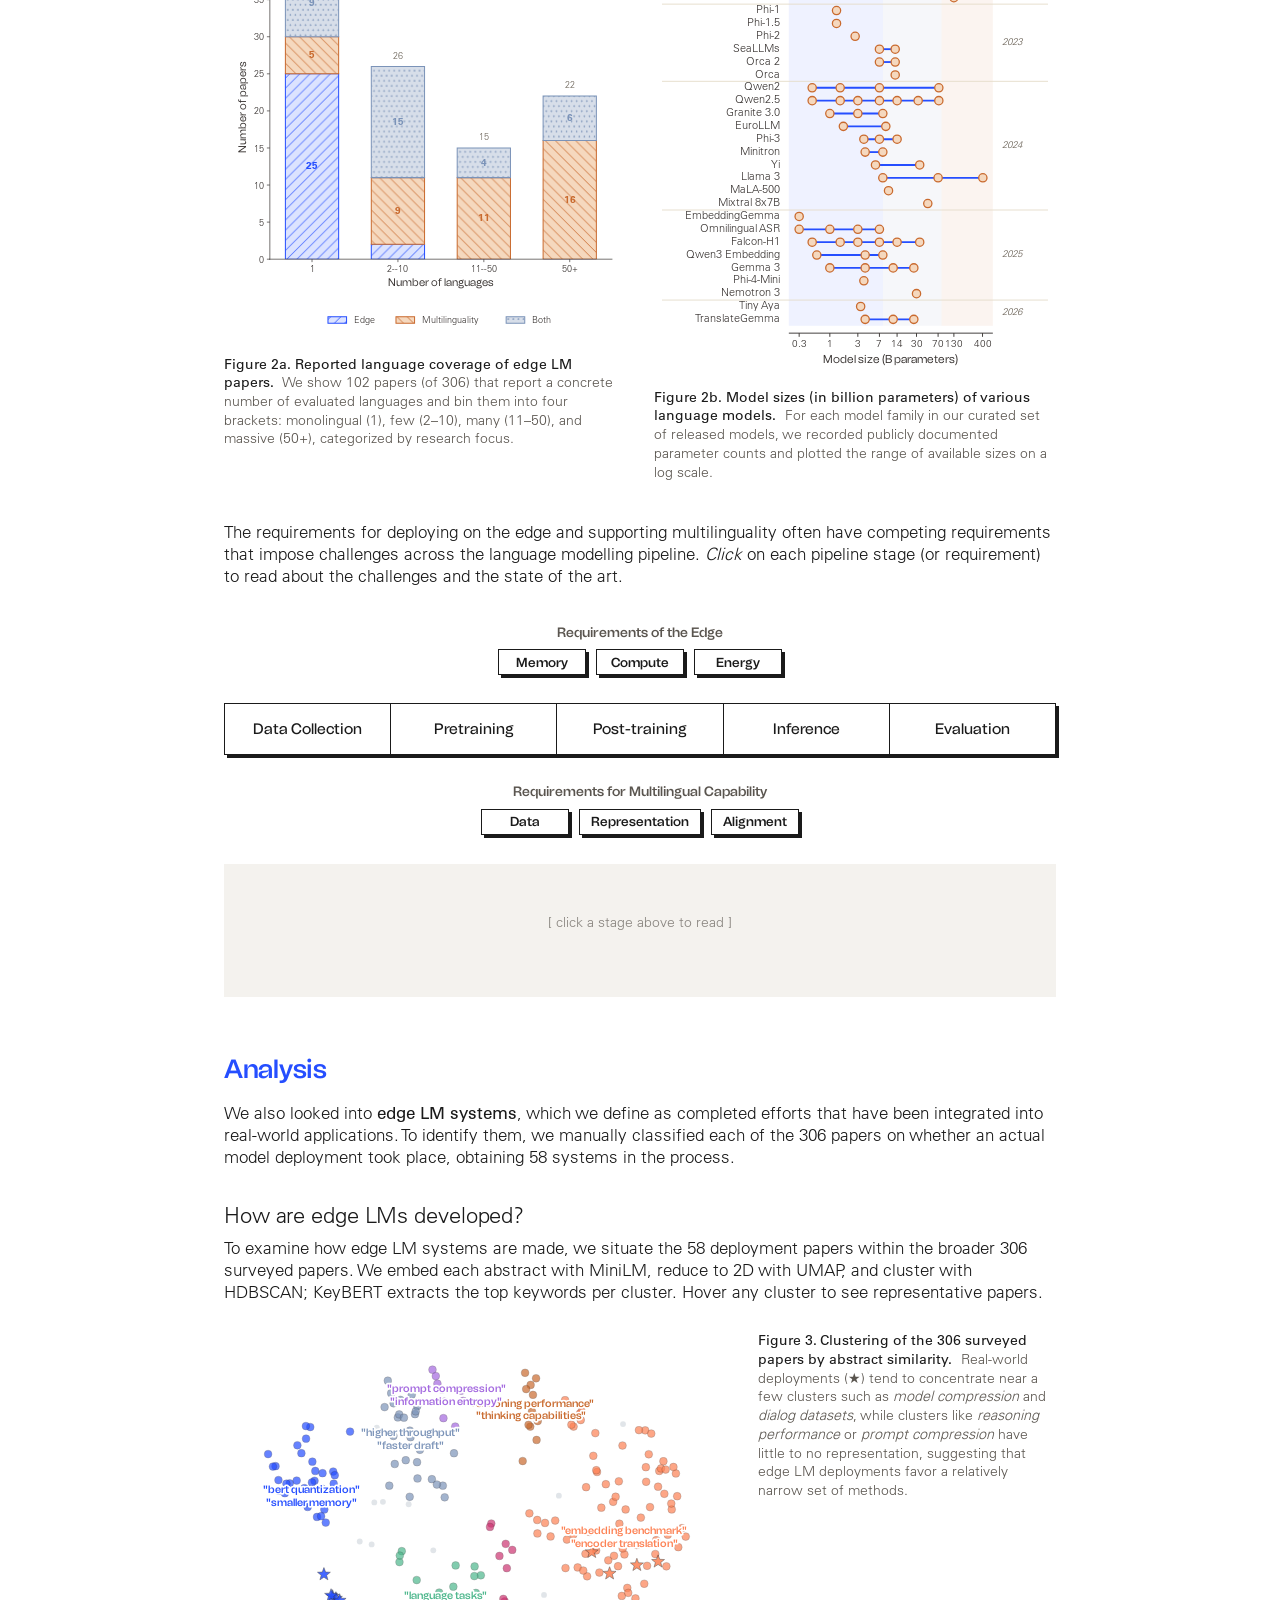
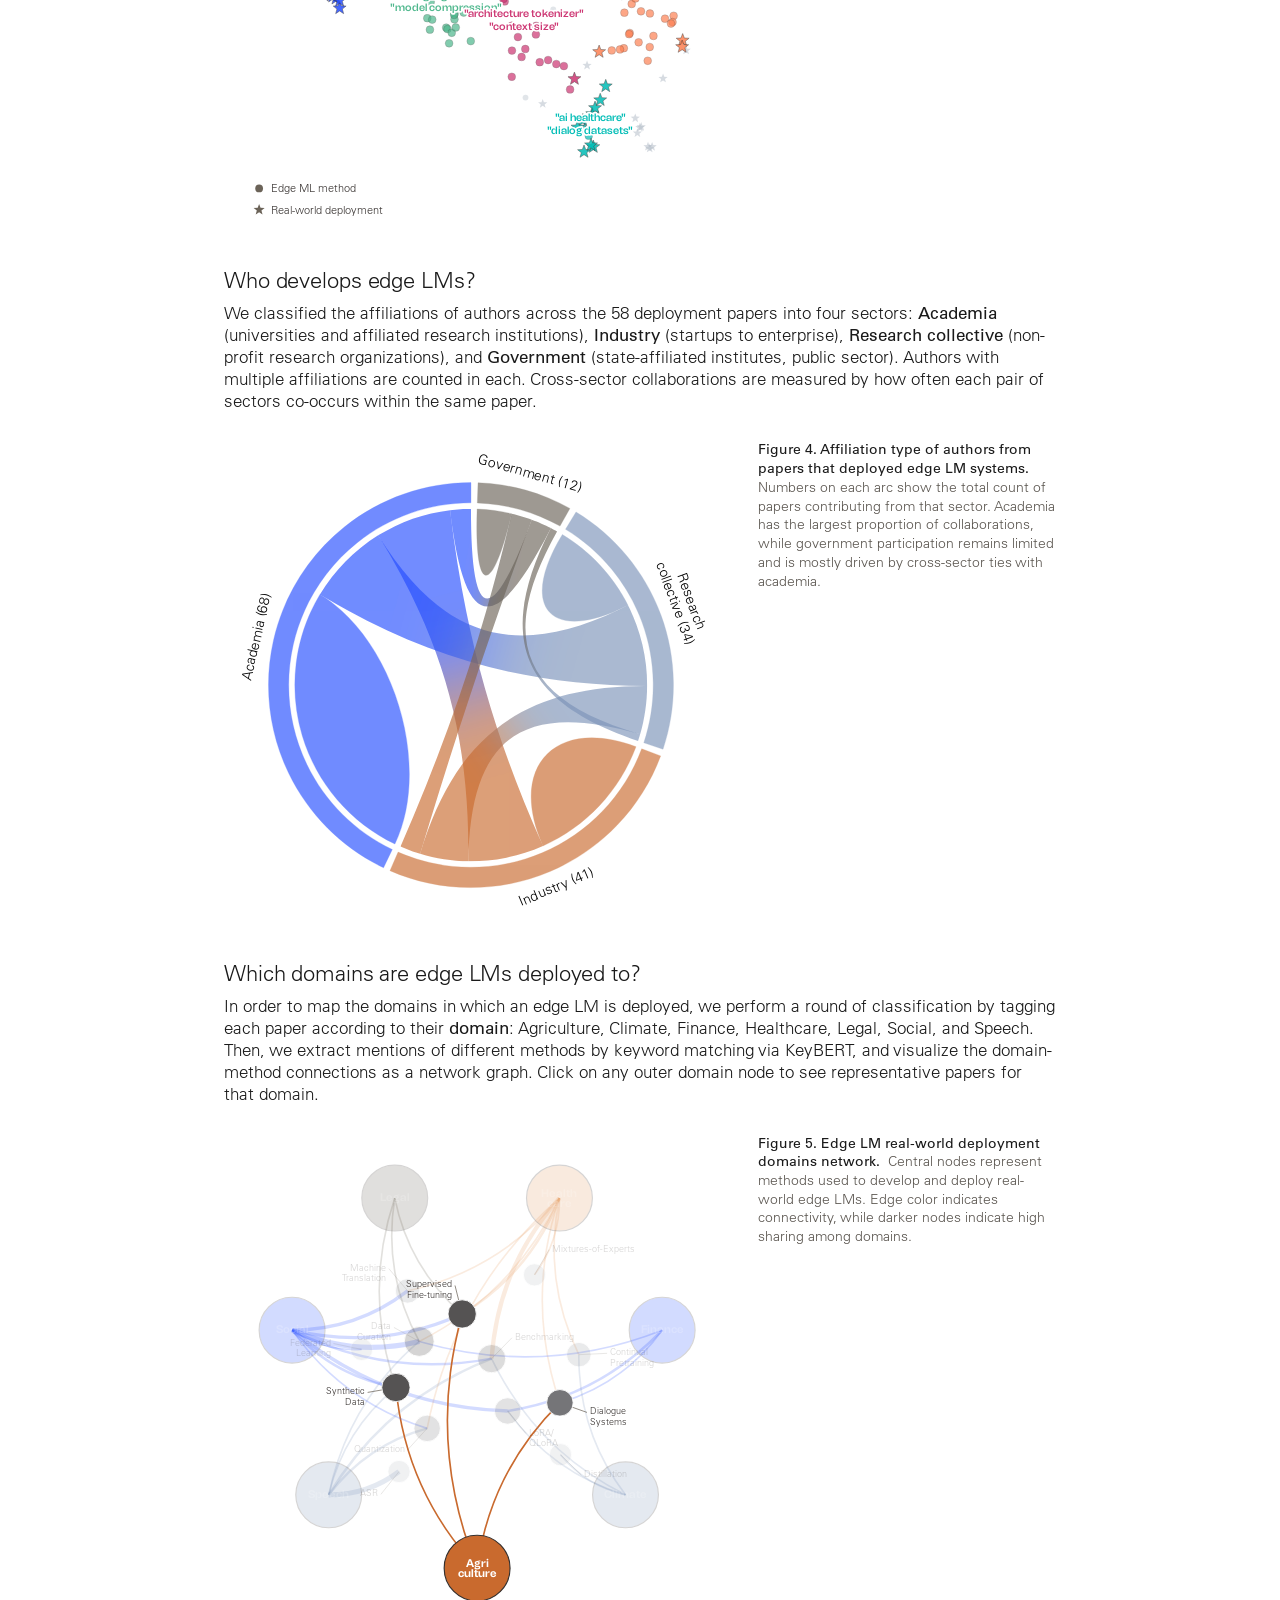
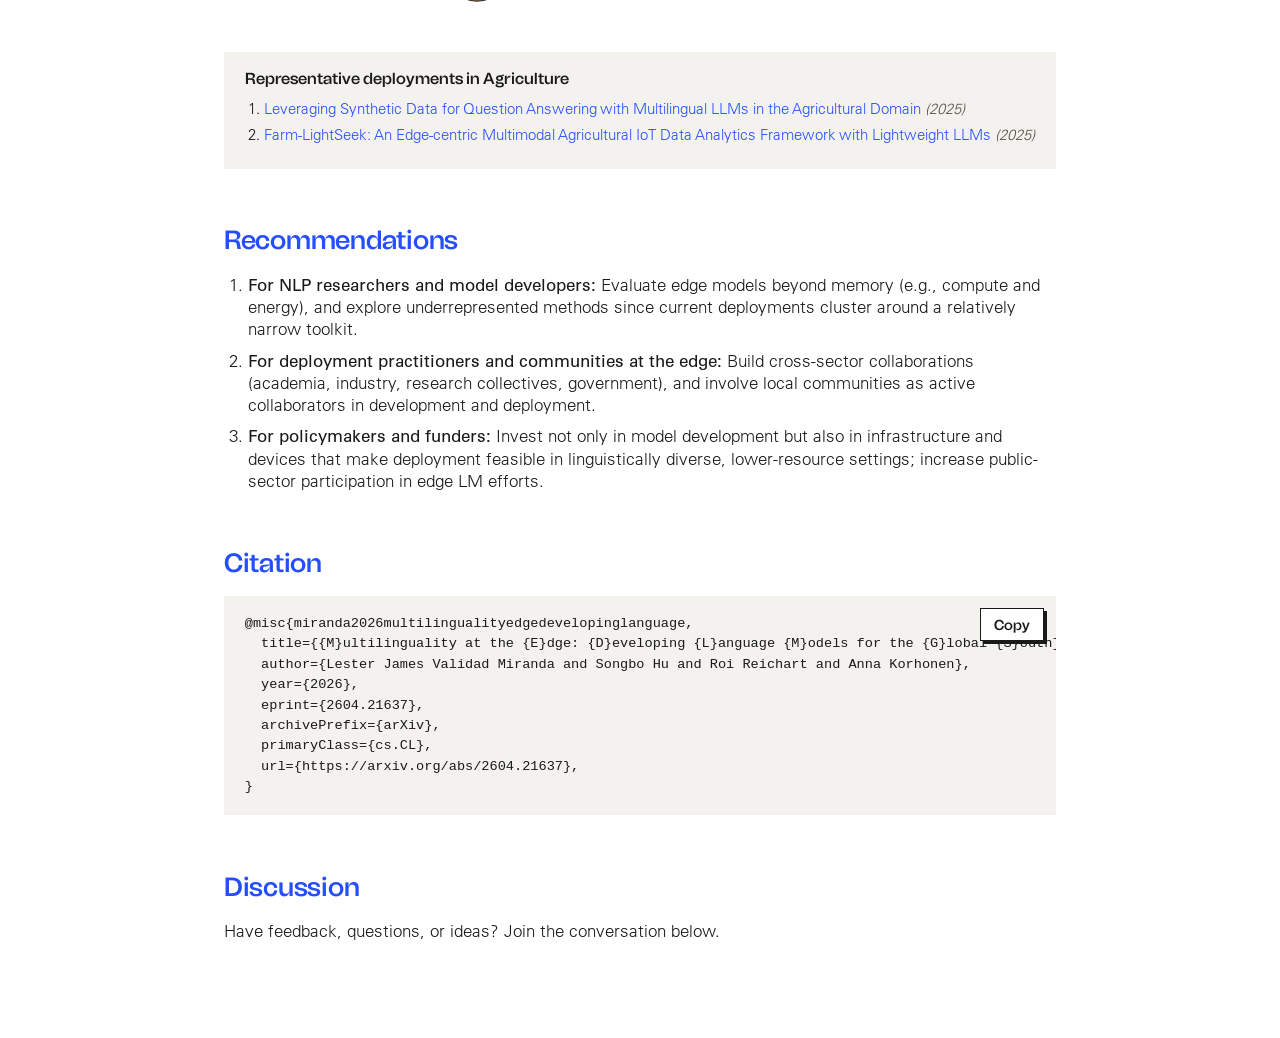
==== commit e45f185d: "[wip] Update" ====
--- a/docs/index.html
+++ b/docs/index.html
@@ -4,14 +4,14 @@
   <meta charset="utf-8">
   <meta name="viewport" content="width=device-width, initial-scale=1">
   <title>Multilinguality at the Edge: Developing Language Models for the Global South</title>
-  <meta name="description" content="A survey of 232 papers that tackle the problem of combining the fields of multilinguality and efficiency across the language modelling pipeline, from data collection to development and deployment, and provide actionable recommendations for different stakeholders in the NLP ecosystem.">
+  <meta name="description" content="A survey of 306 papers that tackle the problem of combining the fields of multilinguality and efficiency across the language modelling pipeline, from data collection to development and deployment, and provide actionable recommendations for different stakeholders in the NLP ecosystem.">
   <meta name="robots" content="index, follow, max-image-preview:large">
   <link rel="canonical" href="https://ljvmiranda921.github.io/multilinguality-at-the-edge/">
 
   <meta property="og:type" content="website">
   <meta property="og:site_name" content="Multilinguality at the Edge">
   <meta property="og:title" content="Multilinguality at the Edge: Developing Language Models for the Global South">
-  <meta property="og:description" content="A survey of 232 papers that tackle the problem of combining the fields of multilinguality and efficiency across the language modelling pipeline, from data collection to development and deployment, and provide actionable recommendations for different stakeholders in the NLP ecosystem.">
+  <meta property="og:description" content="A survey of 306 papers that tackle the problem of combining the fields of multilinguality and efficiency across the language modelling pipeline, from data collection to development and deployment, and provide actionable recommendations for different stakeholders in the NLP ecosystem.">
   <meta property="og:url" content="https://ljvmiranda921.github.io/multilinguality-at-the-edge/">
   <meta property="og:image" content="https://ljvmiranda921.github.io/multilinguality-at-the-edge/assets/social-preview.png">
   <meta property="og:image:width" content="1200">
@@ -20,7 +20,7 @@
 
   <meta name="twitter:card" content="summary_large_image">
   <meta name="twitter:title" content="Multilinguality at the Edge: Developing Language Models for the Global South">
-  <meta name="twitter:description" content="A survey of 232 papers that tackle the problem of combining the fields of multilinguality and efficiency across the language modelling pipeline, from data collection to development and deployment, and provide actionable recommendations for different stakeholders in the NLP ecosystem.">
+  <meta name="twitter:description" content="A survey of 306 papers that tackle the problem of combining the fields of multilinguality and efficiency across the language modelling pipeline, from data collection to development and deployment, and provide actionable recommendations for different stakeholders in the NLP ecosystem.">
   <meta name="twitter:image" content="https://ljvmiranda921.github.io/multilinguality-at-the-edge/assets/social-preview.png">
   <meta name="twitter:image:alt" content="Multilinguality at the Edge: Developing Language Models for the Global South">
 
@@ -41,11 +41,11 @@
       "@id": "https://ljvmiranda921.github.io/multilinguality-at-the-edge/#scholarly-article",
       "mainEntityOfPage": "https://ljvmiranda921.github.io/multilinguality-at-the-edge/",
       "headline": "Multilinguality at the Edge: Developing Language Models for the Global South",
-      "description": "A survey of 232 papers that tackle the problem of combining the fields of multilinguality and efficiency across the language modelling pipeline, from data collection to development and deployment, and provide actionable recommendations for different stakeholders in the NLP ecosystem.",
-      "abstract": "Where and how language models are deployed determines who can benefit from them. Communities in the Global South face what we call the last mile: the intersection of multilinguality and edge deployment, where the goals are aligned but the technical requirements often compete. We survey 232 papers that tackle this problem across the language modelling pipeline, from data collection to development and deployment, and provide actionable recommendations for different stakeholders in the NLP ecosystem.",
+      "description": "A survey of 306 papers that tackle the problem of combining the fields of multilinguality and efficiency across the language modelling pipeline, from data collection to development and deployment, and provide actionable recommendations for different stakeholders in the NLP ecosystem.",
+      "abstract": "Where and how language models are deployed determines who can benefit from them. Communities in the Global South face what we call the last mile: the intersection of multilinguality and edge deployment, where the goals are aligned but the technical requirements often compete. We survey 306 papers that tackle this problem across the language modelling pipeline, from data collection to development and deployment, and provide actionable recommendations for different stakeholders in the NLP ecosystem.",
       "inLanguage": "en",
       "datePublished": "2026-04",
-      "dateModified": "2026-07-19",
+      "dateModified": "2026-10-12",
       "keywords": [
         "large language models",
         "LLMs",
@@ -127,6 +127,13 @@
   <link rel="preload" href="assets/fonts/TomatoGrotesk/TomatoGrotesk-Bold.otf" as="font" type="font/otf" crossorigin>
   <link rel="stylesheet" href="css/chia.css">
   <link rel="stylesheet" href="css/style.css">
+
+  <!-- Privacy-friendly analytics by Plausible -->
+  <script async src="https://plausible.io/js/pa-ovPD36HjPkXU-xEF-8ySw.js"></script>
+  <script>
+    window.plausible=window.plausible||function(){(plausible.q=plausible.q||[]).push(arguments)},plausible.init=plausible.init||function(i){plausible.o=i||{}};
+    plausible.init()
+  </script>
 </head>
 <body>
 <main class="chia-page">
@@ -152,12 +159,12 @@
 
   <section id="abstract">
     <p class="abstract">
-      Where and how language models are deployed determines who can benefit from them. Communities in the Global South face what we call the <em>last mile</em>: the intersection of multilinguality and edge deployment, where the goals are aligned but the technical requirements often compete. We survey 232 papers that tackle this problem across the language modelling pipeline, from data collection to development and deployment, and provide actionable recommendations for different stakeholders in the NLP ecosystem.
+      Where and how language models are deployed determines who can benefit from them. Communities in the Global South face what we call the <em>last mile</em>: the intersection of multilinguality and edge deployment, where the goals are aligned but the technical requirements often compete. We survey 306 papers that tackle this problem across the language modelling pipeline, from data collection to development and deployment, and provide actionable recommendations for different stakeholders in the NLP ecosystem.
     </p>
     <details class="abstract-full">
       <summary>Read the full abstract</summary>
       <div class="abstract-box panel">
-        <p>Where and how language models (LMs) are deployed determines who can benefit from them. However, there are several challenges that prevent effective deployment of LMs in non-English-speaking and hardware-constrained communities in the Global South. We call this challenge the <em>last mile</em>: the intersection of multilinguality and edge deployment, where the goals are aligned but the technical requirements often compete. Studying these two fields together is both a <em>need</em>, as linguistically diverse communities often face the most severe infrastructure constraints, and an <em>opportunity</em>, as edge and multilingual NLP research remain largely siloed. To understand the state of the art and the challenges of combining the two areas, we survey 232 papers that tackle this problem across the language modelling pipeline, from data collection to development and deployment. We also discuss open questions and provide actionable recommendations for different stakeholders in the NLP ecosystem. Finally, we hope that this work contributes to the development of inclusive and equitable language technologies.</p>
+        <p>Where and how language models (LMs) are deployed determines who can benefit from them. However, there are several challenges that prevent effective deployment of LMs in non-English-speaking and hardware-constrained communities in the Global South. We call this challenge the <em>last mile</em>: the intersection of multilinguality and edge deployment, where the goals are aligned but with competing technical requirements. We define the last mile along the dimensions of digital infrastructure and language capability, and describe the requirements and constraints they impose for developing and deploying accessible language technologies. To understand the state of the art and the challenges at this intersection, we survey 306 papers from 2021 to 2026 that tackle this problem across the language modelling pipeline, from data collection to development and deployment. We also discuss open questions and provide actionable recommendations for different stakeholders in the NLP ecosystem. Finally, we hope that this work contributes to a renewed understanding of what inclusive and equitable language technologies require to deliver meaningful benefit to the communities they serve.</p>
       </div>
     </details>
   </section>
@@ -187,7 +194,7 @@
     </p>
 
     <p class="callout">
-      To understand the state of the art and the challenges of combining the two areas, we survey 232 papers that tackle this problem across the language modelling pipeline.
+      To understand the state of the art and the challenges of combining the two areas, we survey 306 papers that tackle this problem across the language modelling pipeline.
     </p>
 
     <div class="figure-pair">
@@ -195,7 +202,7 @@
         <div id="fig-2a" class="figure-mount" data-svg="assets/figures/language_coverage.svg">
           <p class="placeholder">[ figure loads here ]</p>
         </div>
-        <figcaption class="caption"><strong>Figure 2a. Reported language coverage of edge LM papers.</strong> We show 78 papers (of 232) that report a concrete number of evaluated languages and bin them into four brackets: monolingual (1), few (2&ndash;10), many (11&ndash;50), and massive (50+), categorized by research focus.</figcaption>
+        <figcaption class="caption"><strong>Figure 2a. Reported language coverage of edge LM papers.</strong> We show 102 papers (of 306) that report a concrete number of evaluated languages and bin them into four brackets: monolingual (1), few (2&ndash;10), many (11&ndash;50), and massive (50+), categorized by research focus.</figcaption>
       </figure>
       <figure>
         <div id="fig-2b" class="figure-mount">
@@ -223,23 +230,23 @@
     <h2>Analysis</h2>
 
     <p>
-      We also looked into <strong>edge LM systems</strong>, which we define as completed efforts that have been integrated into real-world applications. To identify them, we manually classified each of the 232 papers on whether an actual model deployment took place, obtaining 36 systems in the process.
+      We also looked into <strong>edge LM systems</strong>, which we define as completed efforts that have been integrated into real-world applications. To identify them, we manually classified each of the 306 papers on whether an actual model deployment took place, obtaining 58 systems in the process.
     </p>
 
     <h3>How are edge LMs developed?</h3>
     <p>
-      To examine how edge LM systems are made, we situate the 36 deployment papers within the broader 232 surveyed papers. We embed each abstract with MiniLM, reduce to 2D with UMAP, and cluster with HDBSCAN; KeyBERT extracts the top keywords per cluster. Hover any cluster to see representative papers.
+      To examine how edge LM systems are made, we situate the 58 deployment papers within the broader 306 surveyed papers. We embed each abstract with MiniLM, reduce to 2D with UMAP, and cluster with HDBSCAN; KeyBERT extracts the top keywords per cluster. Hover any cluster to see representative papers.
     </p>
     <figure class="analysis-figure">
       <div id="fig-how" class="figure-mount">
         <p class="placeholder">[ chart loads here ]</p>
       </div>
-      <figcaption class="caption"><strong>Figure 3. Clustering of the 232 surveyed papers by abstract similarity.</strong> Real-world deployments (&starf;) tend to concentrate near a few clusters such as <em>model compression</em> and <em>dialog datasets</em>, while clusters like <em>reasoning performance</em> or <em>prompt compression</em> have little to no representation, suggesting that edge LM deployments favor a relatively narrow set of methods.</figcaption>
+      <figcaption class="caption"><strong>Figure 3. Clustering of the 306 surveyed papers by abstract similarity.</strong> Real-world deployments (&starf;) tend to concentrate near a few clusters such as <em>model compression</em> and <em>dialog datasets</em>, while clusters like <em>reasoning performance</em> or <em>prompt compression</em> have little to no representation, suggesting that edge LM deployments favor a relatively narrow set of methods.</figcaption>
     </figure>
 
     <h3>Who develops edge LMs?</h3>
     <p>
-      We classified the affiliations of authors across the 36 deployment papers into four sectors: <strong>Academia</strong> (universities and affiliated research institutions), <strong>Industry</strong> (startups to enterprise), <strong>Research collective</strong> (non-profit research organizations), and <strong>Government</strong> (state-affiliated institutes, public sector). Authors with multiple affiliations are counted in each. Cross-sector collaborations are measured by how often each pair of sectors co-occurs within the same paper.
+      We classified the affiliations of authors across the 58 deployment papers into four sectors: <strong>Academia</strong> (universities and affiliated research institutions), <strong>Industry</strong> (startups to enterprise), <strong>Research collective</strong> (non-profit research organizations), and <strong>Government</strong> (state-affiliated institutes, public sector). Authors with multiple affiliations are counted in each. Cross-sector collaborations are measured by how often each pair of sectors co-occurs within the same paper.
     </p>
     <figure class="analysis-figure">
       <div id="fig-who" class="figure-mount" data-svg="assets/figures/collaboration_sectors.svg">
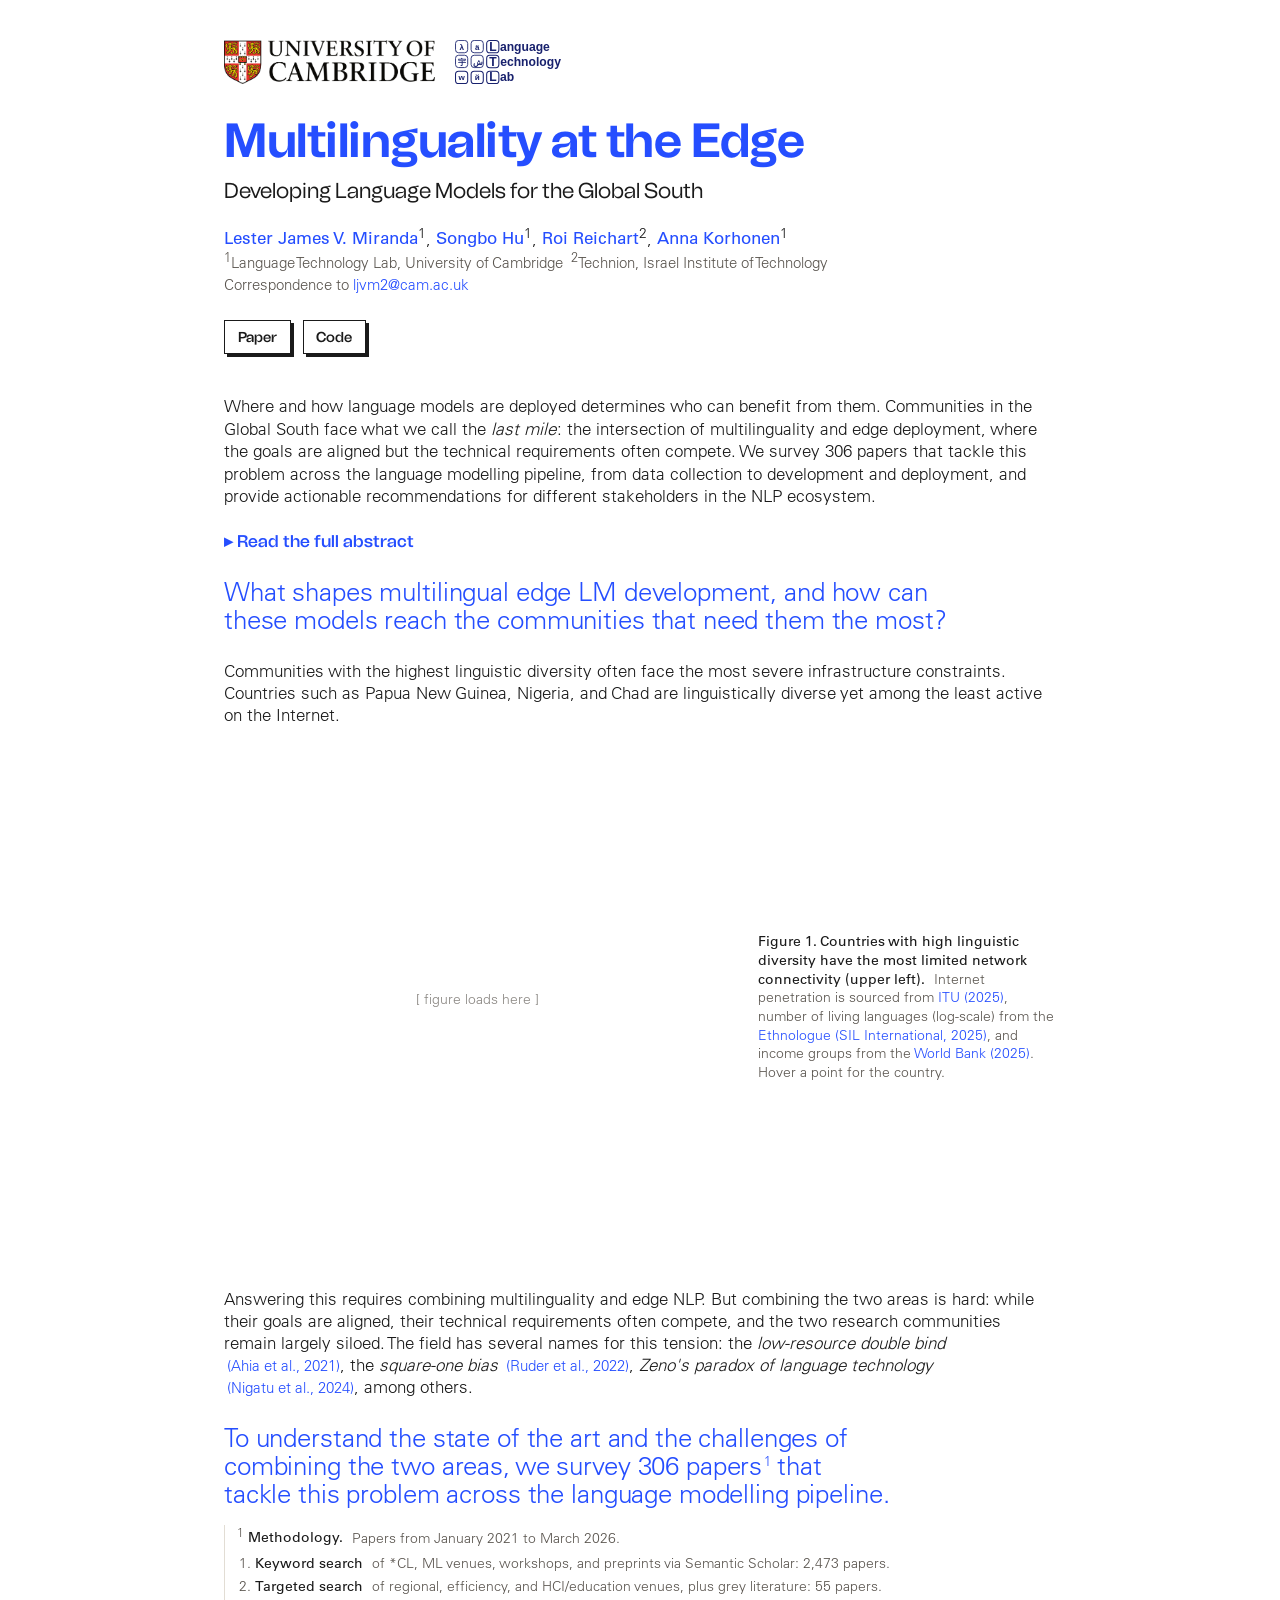
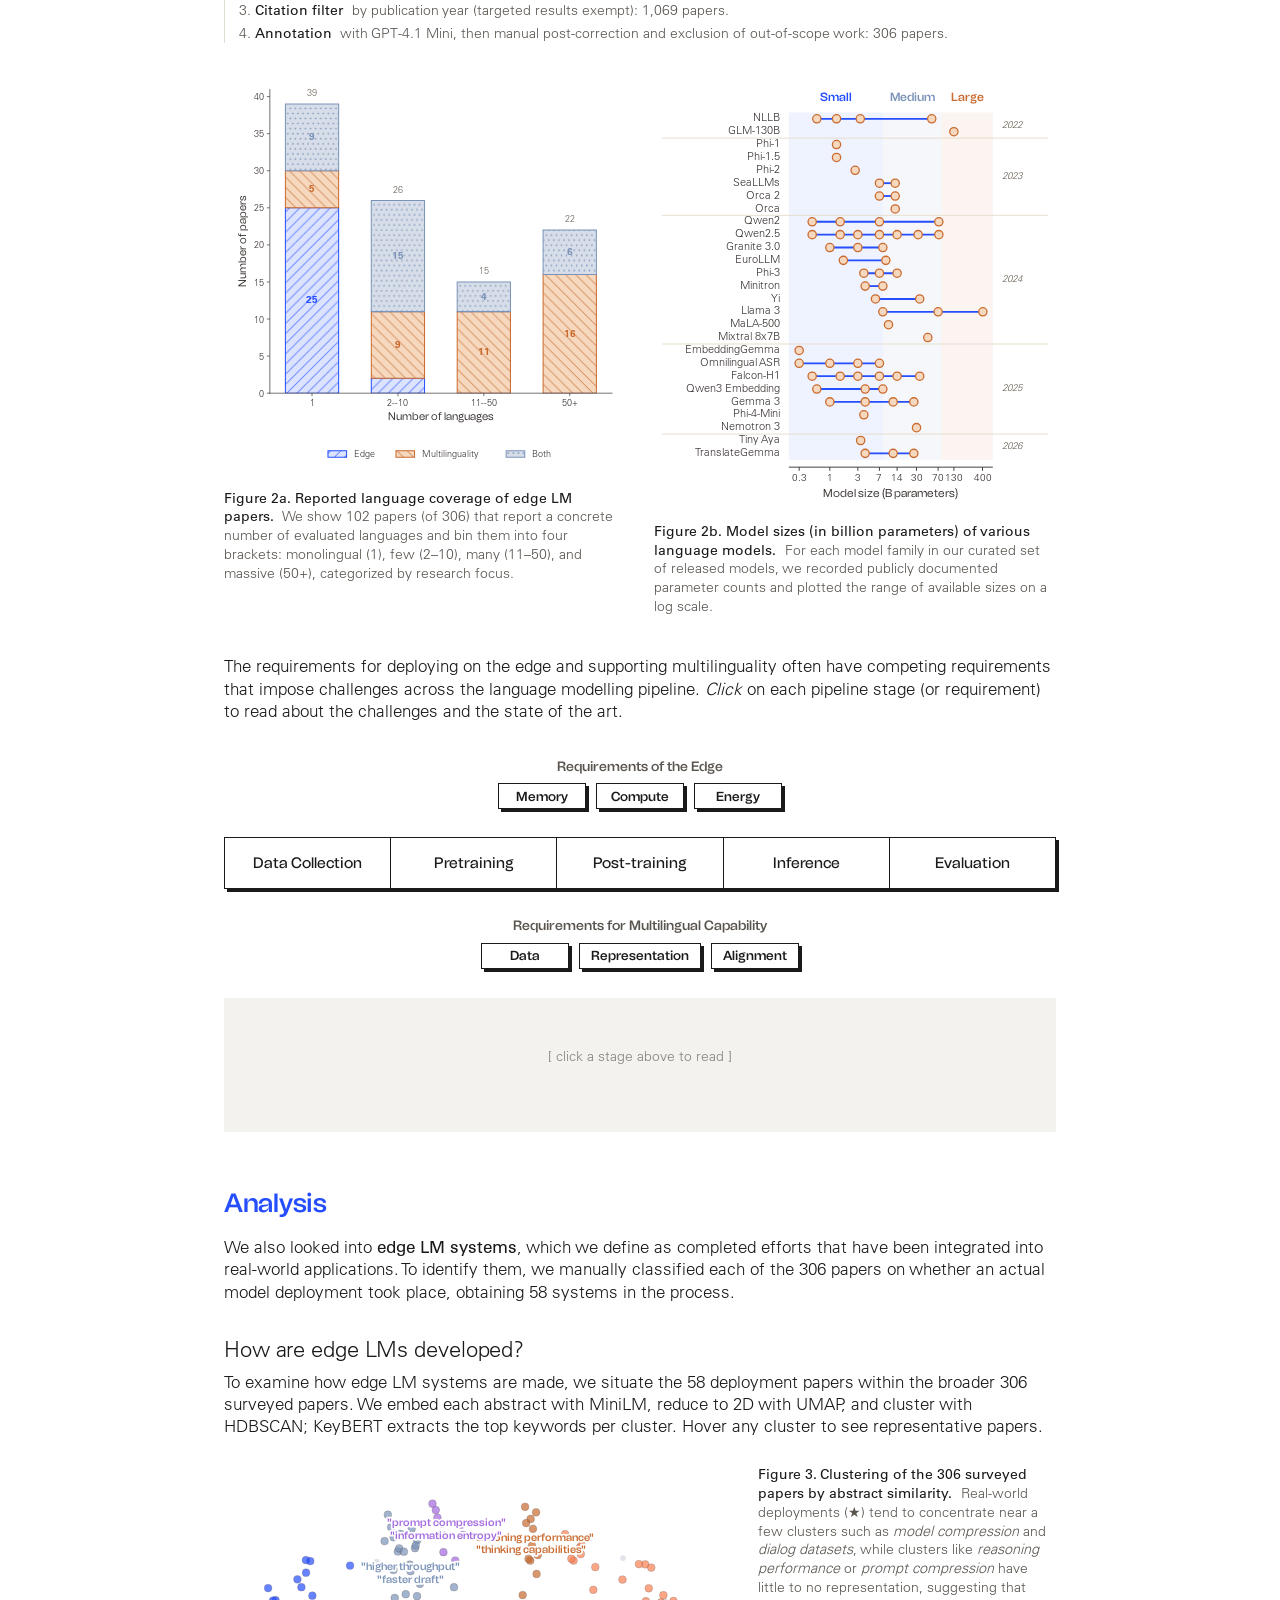
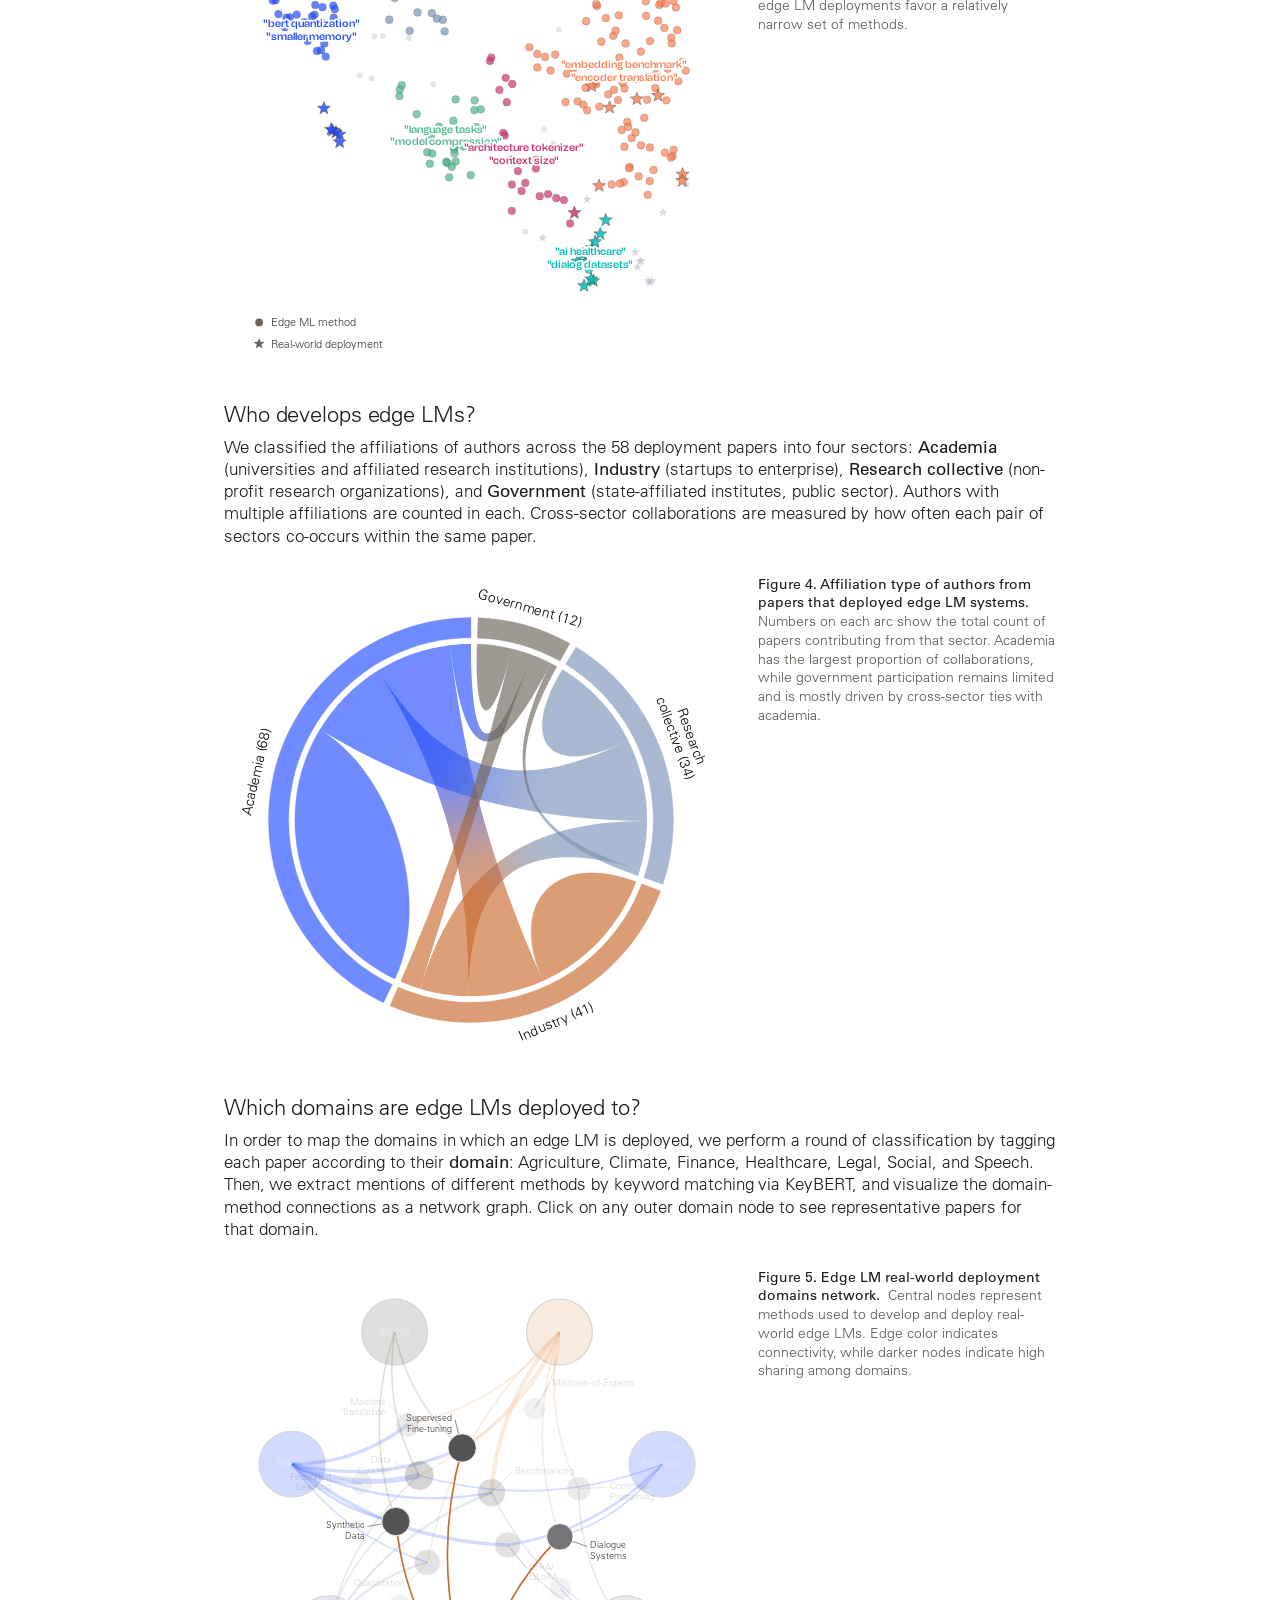
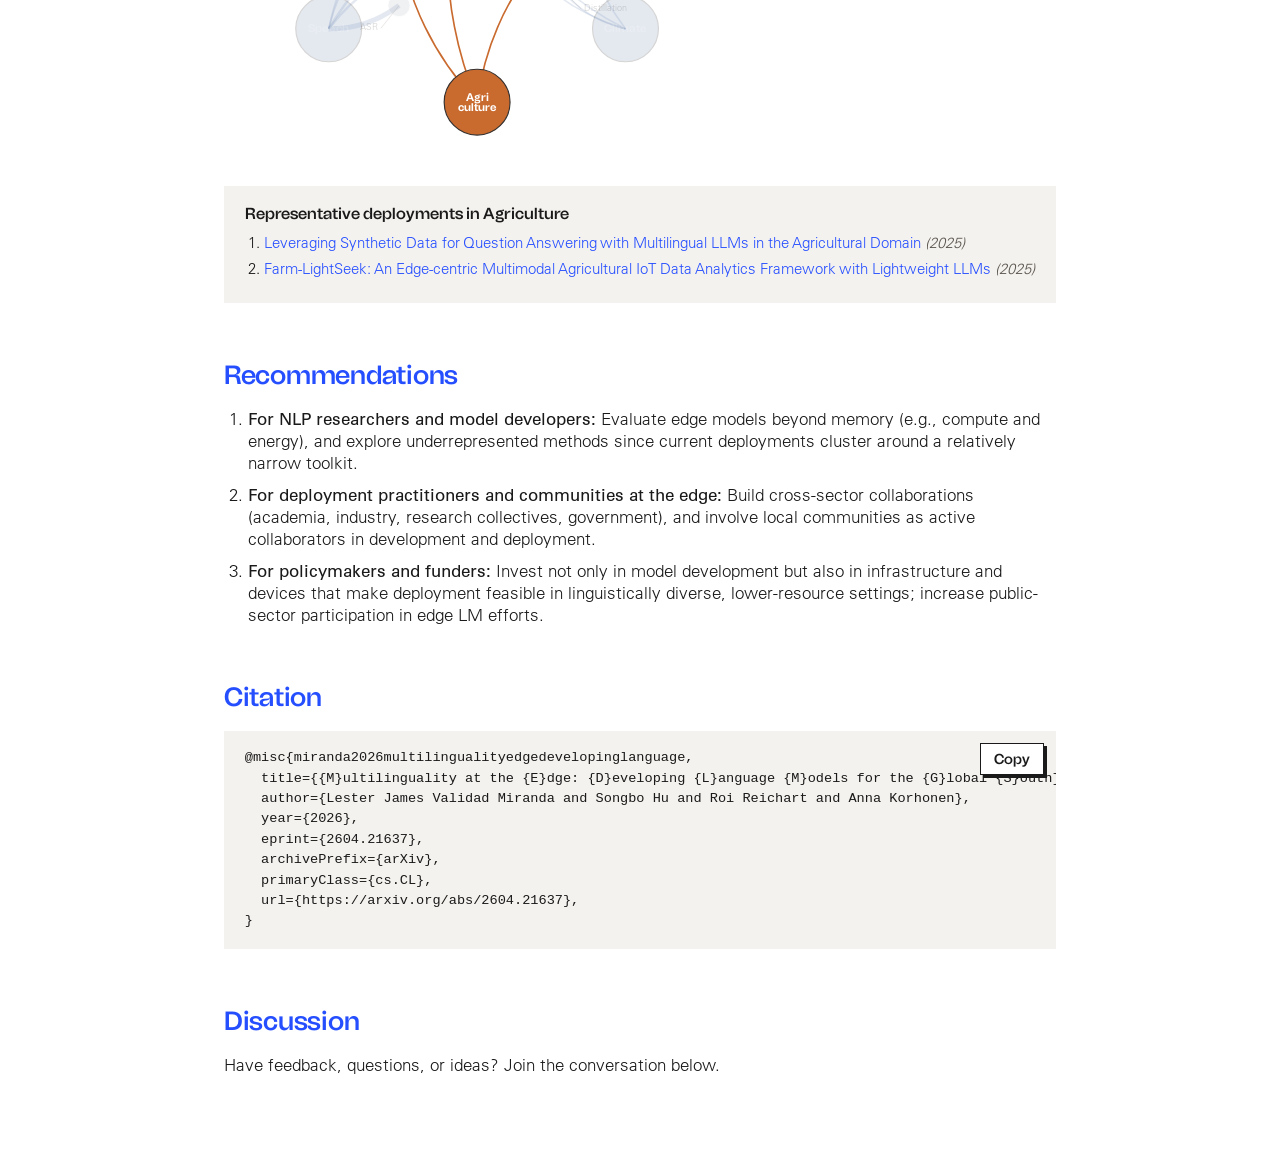
==== commit 29e1ca32: "[wip] Update" ====
--- a/docs/index.html
+++ b/docs/index.html
@@ -193,9 +193,20 @@
       Answering this requires combining multilinguality and edge NLP. But combining the two areas is hard: while their goals are aligned, their technical requirements often compete, and the two research communities remain largely siloed. The field has several names for this tension: the <em>low-resource double bind</em> <a class="cite" href="https://aclanthology.org/2021.findings-emnlp.282/">(Ahia et al., 2021)</a>, the <em>square-one bias</em> <a class="cite" href="https://aclanthology.org/2022.findings-acl.184/">(Ruder et al., 2022)</a>, <em>Zeno's paradox of language technology</em> <a class="cite" href="https://aclanthology.org/2024.emnlp-main.983/">(Nigatu et al., 2024)</a>, among others.
     </p>
 
-    <p class="callout">
-      To understand the state of the art and the challenges of combining the two areas, we survey 306 papers that tackle this problem across the language modelling pipeline.
-    </p>
+    <div class="sidenote-anchor">
+      <p class="callout">
+        To understand the state of the art and the challenges of combining the two areas, we survey 306 papers<sup class="sidenote-ref">1</sup> that tackle this problem across the language modelling pipeline.
+      </p>
+      <aside class="sidenote caption">
+        <p><sup>1</sup> <strong>Methodology.</strong> Papers from January 2021 to March 2026.</p>
+        <ol>
+          <li><strong>Keyword search</strong> of *CL, ML venues, workshops, and preprints via Semantic Scholar: 2,473 papers.</li>
+          <li><strong>Targeted search</strong> of regional, efficiency, and HCI/education venues, plus grey literature: 55 papers.</li>
+          <li><strong>Citation filter</strong> by publication year (targeted results exempt): 1,069 papers.</li>
+          <li><strong>Annotation</strong> with GPT-4.1 Mini, then manual post-correction and exclusion of out-of-scope work: 306 papers.</li>
+        </ol>
+      </aside>
+    </div>
 
     <div class="figure-pair">
       <figure>
--- a/docs/css/style.css
+++ b/docs/css/style.css
@@ -80,6 +80,25 @@
 
 @media (max-width: 640px) {
   .callout { font-size: 1.3rem; }
+}
+
+/* ---------- sidenote ---------- */
+
+.sidenote-anchor { position: relative; }
+.sidenote-ref { color: var(--blue); font-size: 0.5em; margin-left: 0.1em; }
+.sidenote { margin: -0.6rem 0 1.6rem; padding-left: 0.75rem; border-left: 1px solid var(--rule); }
+.sidenote p { margin: 0 0 0.4rem; }
+.sidenote ol { margin: 0; padding-left: 1.1rem; }
+.sidenote li { margin-bottom: 0.3rem; }
+
+@media (min-width: 1400px) {
+  .sidenote {
+    position: absolute;
+    top: 0;
+    left: calc(100% + 2.5rem);
+    width: 220px;
+    margin: 0;
+  }
 }
 
 /* ---------- inline citation ----------
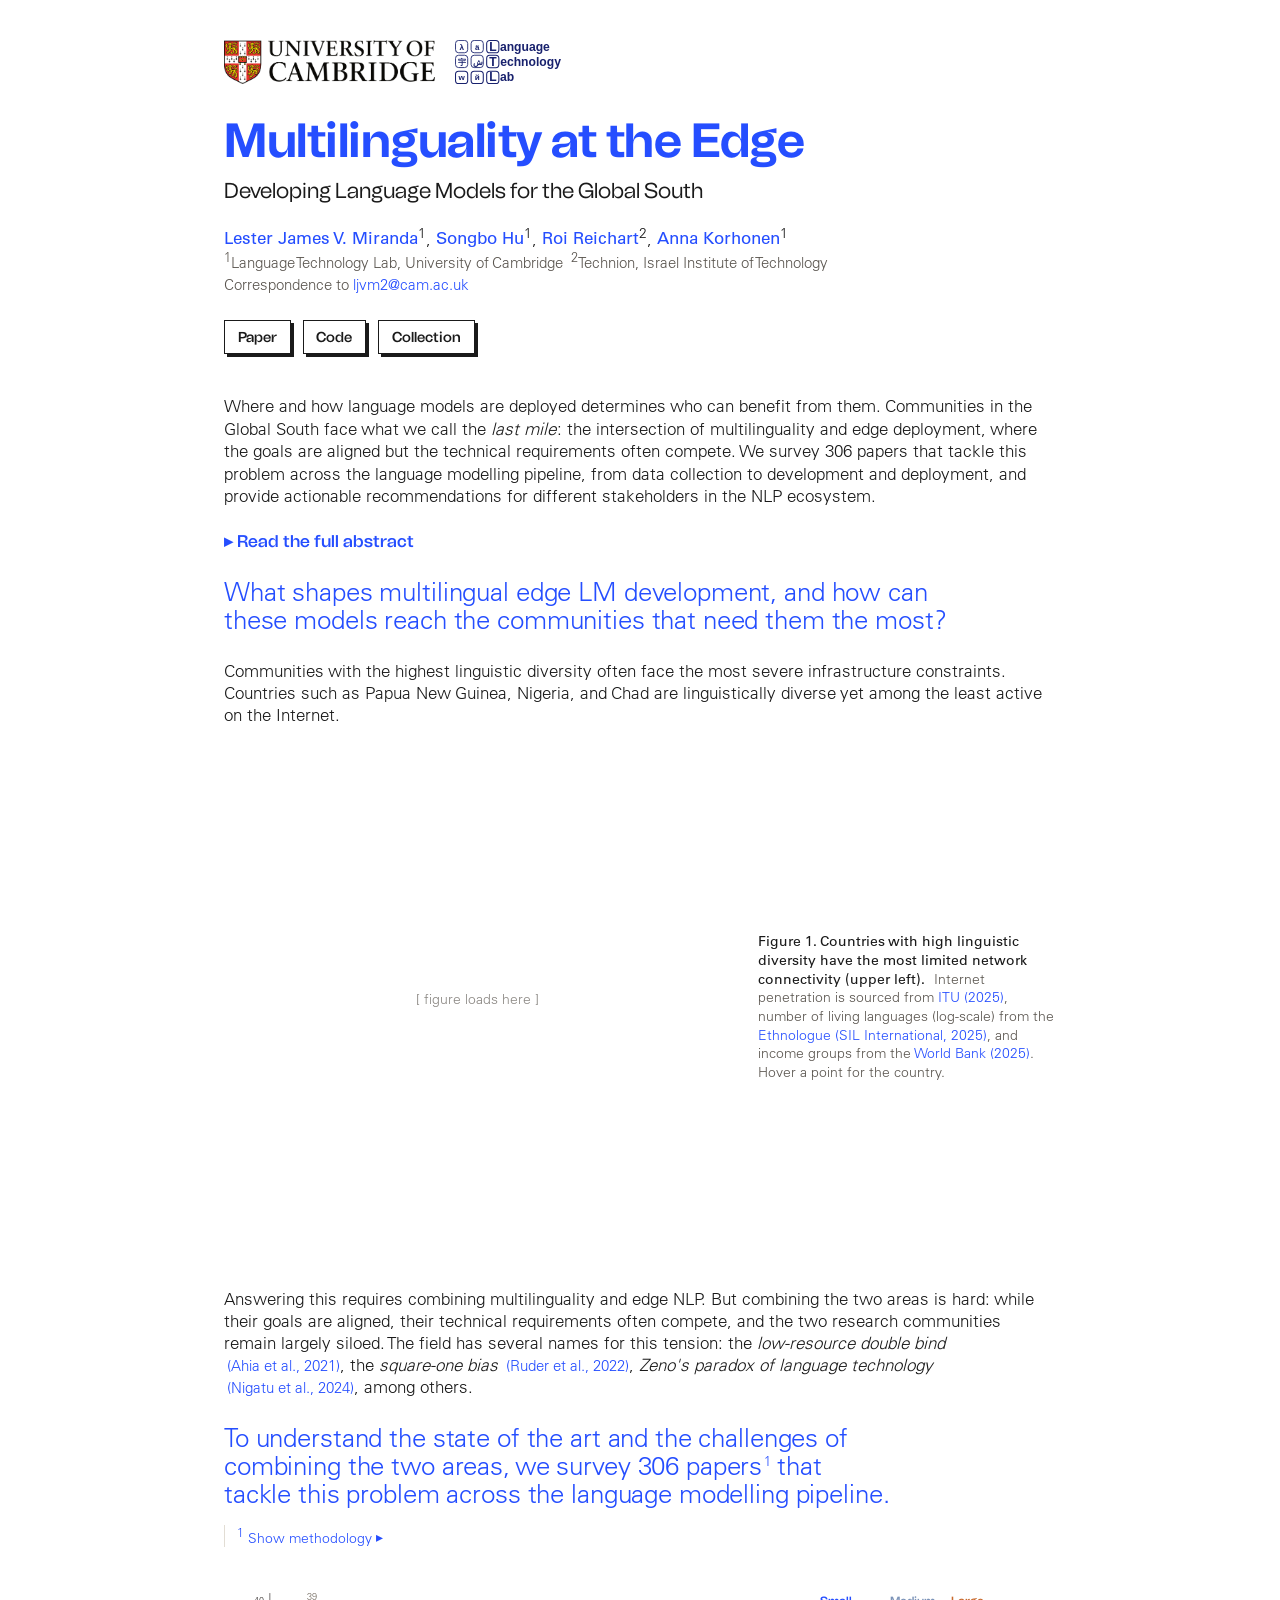
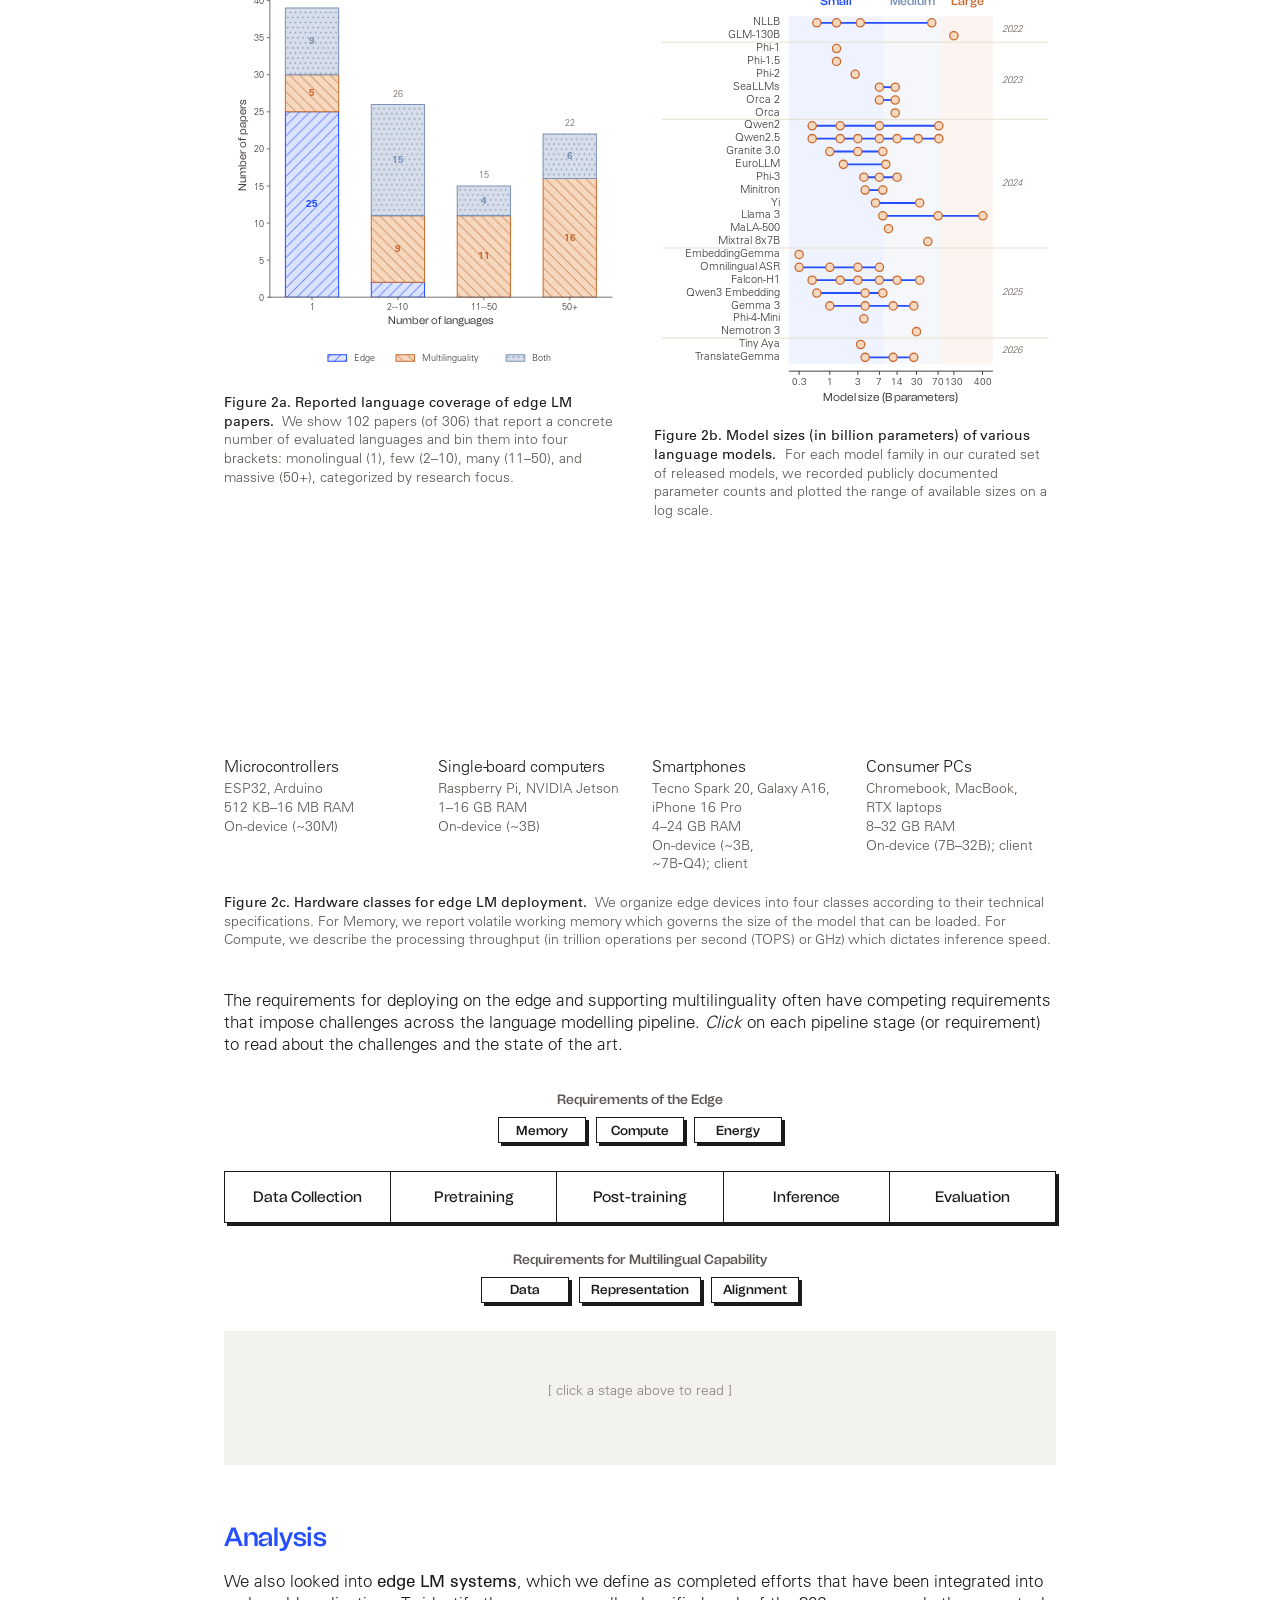
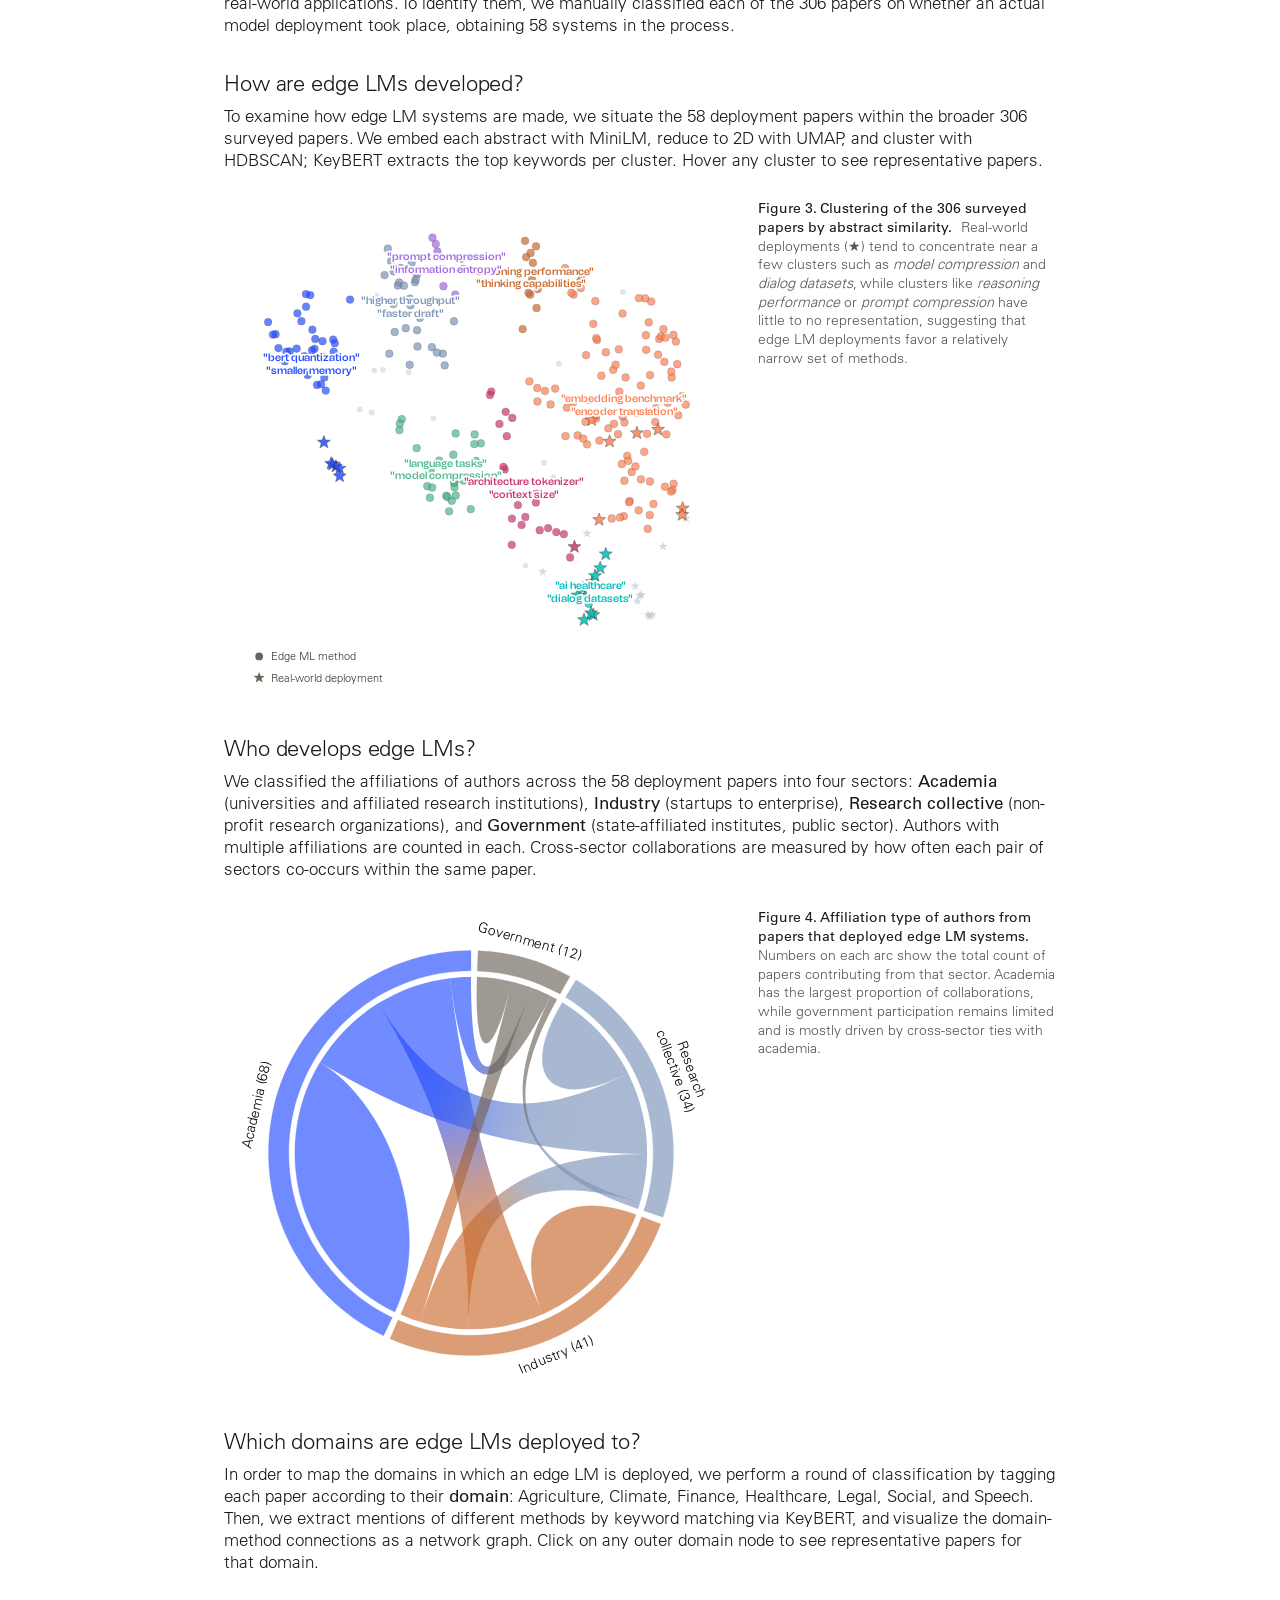
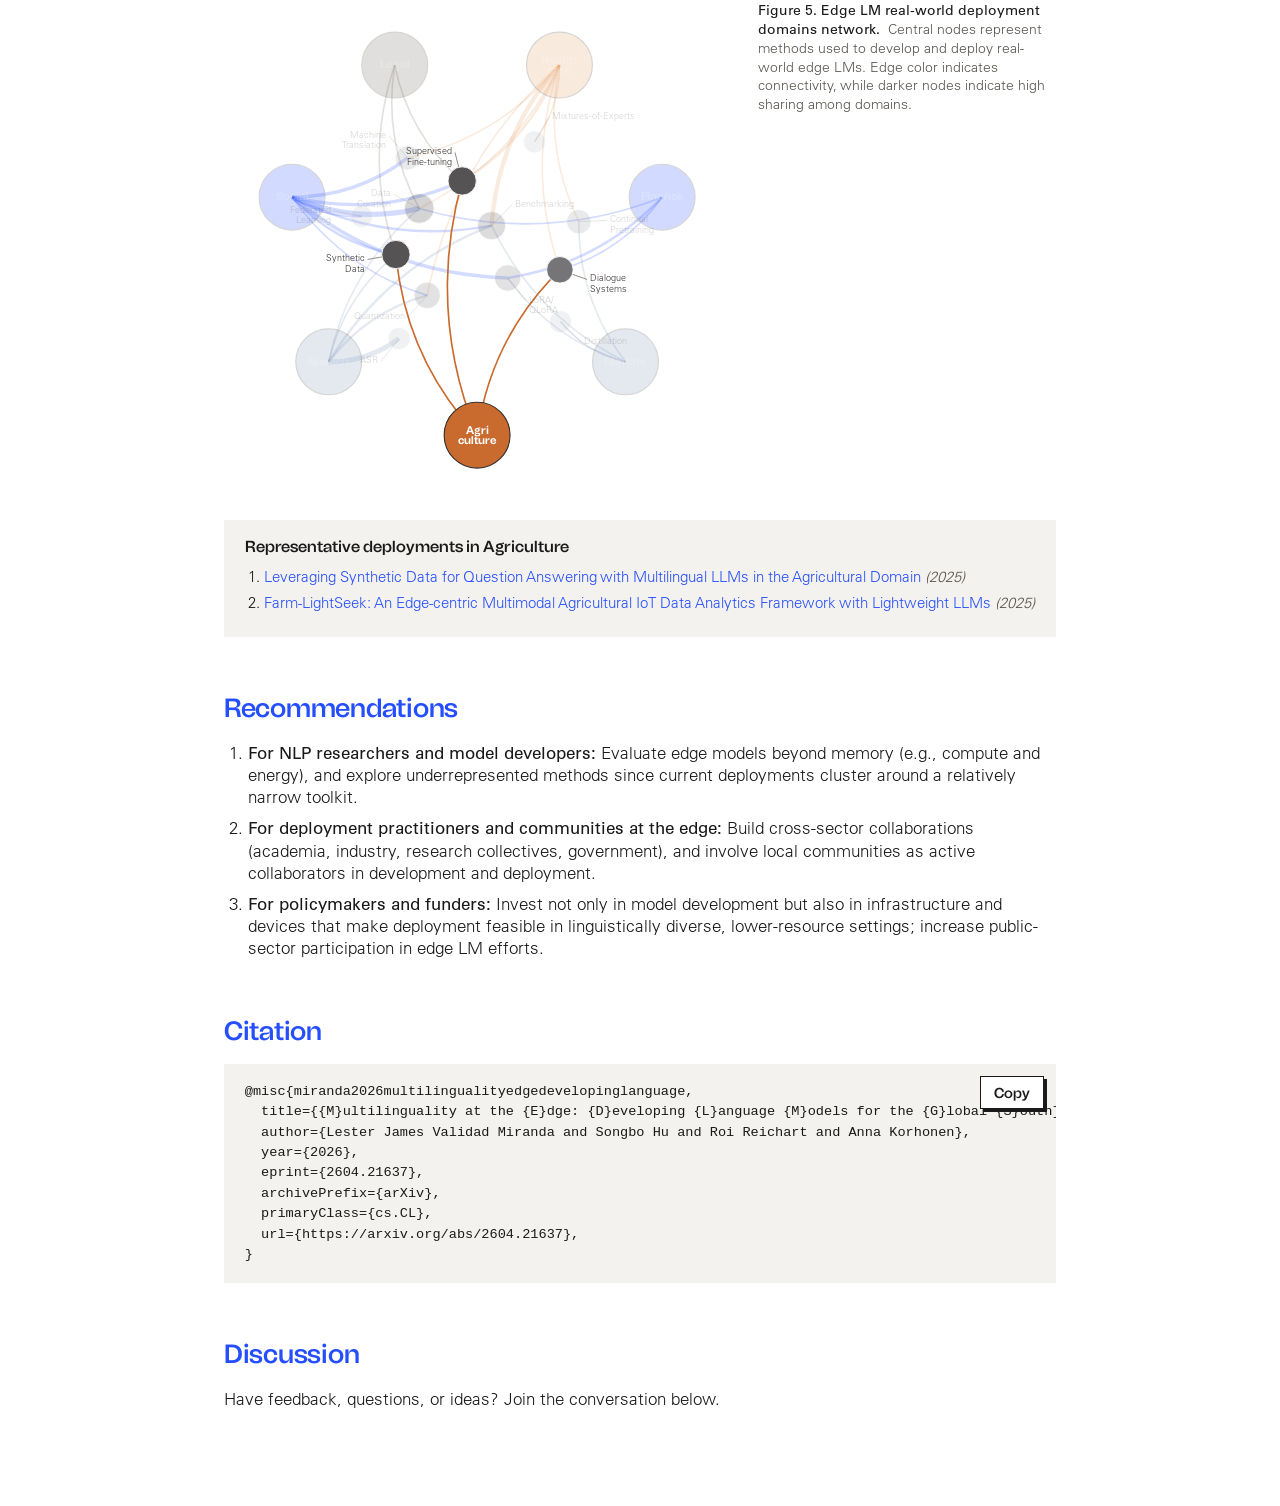
==== commit 7264fc1a: "[wip] Update" ====
--- a/docs/index.html
+++ b/docs/index.html
@@ -154,6 +154,7 @@
     <nav class="top-links">
       <a class="btn" href="https://arxiv.org/abs/2604.21637" target="_blank" rel="noopener noreferrer">Paper</a>
       <a class="btn" href="https://github.com/ljvmiranda921/multilinguality-at-the-edge" target="_blank" rel="noopener noreferrer">Code</a>
+      <a class="btn" href="https://huggingface.co/collections/ljvmiranda921/edge-nlp" target="_blank" rel="noopener noreferrer">Collection</a>
     </nav>
   </header>
 
@@ -170,7 +171,7 @@
   </section>
 
   <section id="intro">
-    <p class="mobile-note caption">Note: the interactive charts render better on desktop.</p>
+    <p class="mobile-note caption">This website is better viewed on a desktop</p>
 
     <p class="callout">
       What shapes multilingual edge LM development, and how can these models reach the communities that need them the most?
@@ -195,17 +196,18 @@
 
     <div class="sidenote-anchor">
       <p class="callout">
-        To understand the state of the art and the challenges of combining the two areas, we survey 306 papers<sup class="sidenote-ref">1</sup> that tackle this problem across the language modelling pipeline.
+        To understand the state of the art and the challenges of combining the two areas, we survey 306 papers<a class="sidenote-ref" href="#methodology">1</a> that tackle this problem across the language modelling pipeline.
       </p>
-      <aside class="sidenote caption">
-        <p><sup>1</sup> <strong>Methodology.</strong> Papers from January 2021 to March 2026.</p>
+      <details id="methodology" class="sidenote caption">
+        <summary><sup>1</sup> Show methodology</summary>
+        <p>Papers from January 2021 to March 2026.</p>
         <ol>
           <li><strong>Keyword search</strong> of *CL, ML venues, workshops, and preprints via Semantic Scholar: 2,473 papers.</li>
           <li><strong>Targeted search</strong> of regional, efficiency, and HCI/education venues, plus grey literature: 55 papers.</li>
           <li><strong>Citation filter</strong> by publication year (targeted results exempt): 1,069 papers.</li>
           <li><strong>Annotation</strong> with GPT-4.1 Mini, then manual post-correction and exclusion of out-of-scope work: 306 papers.</li>
         </ol>
-      </aside>
+      </details>
     </div>
 
     <div class="figure-pair">
@@ -222,6 +224,33 @@
         <figcaption class="caption"><strong>Figure 2b. Model sizes (in billion parameters) of various language models.</strong> For each model family in our curated set of released models, we recorded publicly documented parameter counts and plotted the range of available sizes on a log scale.</figcaption>
       </figure>
     </div>
+
+    <figure id="fig-hardware" class="hw-figure">
+      <div class="hw-grid">
+        <canvas aria-hidden="true"></canvas>
+        <div class="hw-cell">
+          <div class="hw-stage"></div>
+          <h3>Microcontrollers</h3>
+          <p class="caption">ESP32, Arduino<br>512&nbsp;KB&ndash;16&nbsp;MB RAM<br>On-device (~30M)</p>
+        </div>
+        <div class="hw-cell">
+          <div class="hw-stage"></div>
+          <h3>Single-board computers</h3>
+          <p class="caption">Raspberry Pi, NVIDIA Jetson<br>1&ndash;16&nbsp;GB RAM<br>On-device (~3B)</p>
+        </div>
+        <div class="hw-cell">
+          <div class="hw-stage"></div>
+          <h3>Smartphones</h3>
+          <p class="caption">Tecno Spark 20, Galaxy A16, iPhone 16 Pro<br>4&ndash;24&nbsp;GB RAM<br>On-device (~3B, ~7B&#8209;Q4); client</p>
+        </div>
+        <div class="hw-cell">
+          <div class="hw-stage"></div>
+          <h3>Consumer PCs</h3>
+          <p class="caption">Chromebook, MacBook, RTX laptops<br>8&ndash;32&nbsp;GB RAM<br>On-device (7B&ndash;32B); client</p>
+        </div>
+      </div>
+      <figcaption class="caption"><strong>Figure 2c. Hardware classes for edge LM deployment.</strong> We organize edge devices into four classes according to their technical specifications. For Memory, we report volatile working memory which governs the size of the model that can be loaded. For Compute, we describe the processing throughput (in trillion operations per second (TOPS) or GHz) which dictates inference speed.</figcaption>
+    </figure>
   </section>
 
   <section id="pipeline-hero">
@@ -317,6 +346,7 @@
   <script src="js/pipeline.js"></script>
   <script src="js/main.js"></script>
   <script type="module" src="js/pipeline-mesh.js"></script>
+  <script type="module" src="js/figures/fig-hardware.js"></script>
   <script src="https://cdn.plot.ly/plotly-basic-2.35.2.min.js" charset="utf-8"></script>
   <script src="js/figures/fig-infra-lingdiv.js"></script>
   <script src="js/figures/fig-loader.js"></script>
--- a/docs/css/style.css
+++ b/docs/css/style.css
@@ -85,8 +85,13 @@
 /* ---------- sidenote ---------- */
 
 .sidenote-anchor { position: relative; }
-.sidenote-ref { color: var(--blue); font-size: 0.5em; margin-left: 0.1em; }
+.sidenote-ref { color: var(--blue); font-size: 0.5em; margin-left: 0.1em; vertical-align: super; text-decoration: none; }
 .sidenote { margin: -0.6rem 0 1.6rem; padding-left: 0.75rem; border-left: 1px solid var(--rule); }
+.sidenote summary { cursor: pointer; color: var(--blue); list-style: none; }
+.sidenote summary::-webkit-details-marker { display: none; }
+.sidenote summary::after { content: " \25B8"; }
+.sidenote[open] summary { margin-bottom: 0.4rem; }
+.sidenote[open] summary::after { content: " \25BE"; }
 .sidenote p { margin: 0 0 0.4rem; }
 .sidenote ol { margin: 0; padding-left: 1.1rem; }
 .sidenote li { margin-bottom: 0.3rem; }
@@ -163,6 +168,31 @@
 
 @media (max-width: 640px) {
   .figure-pair { grid-template-columns: 1fr; gap: 1.25rem; }
+}
+
+/* Full-bleed hardware classes figure: one WebGL canvas, one viewport per cell. */
+.hw-figure { margin: 2.5rem 0 2rem; }
+.hw-grid {
+  position: relative;
+  display: grid;
+  grid-template-columns: repeat(4, minmax(0, 1fr));
+  gap: 1.5rem;
+}
+.hw-grid canvas {
+  position: absolute;
+  inset: 0;
+  width: 100%;
+  height: 100%;
+  pointer-events: none;
+}
+.hw-stage { aspect-ratio: 1 / 1; }
+.hw-cell h3 { margin: 0.5rem 0 0.25rem; font-size: 1rem; }
+.hw-cell .caption { margin: 0; }
+.hw-figure > figcaption { margin-top: 1.25rem; }
+.hw-figure.no-webgl .hw-stage { display: none; }
+
+@media (max-width: 640px) {
+  .hw-grid { grid-template-columns: repeat(2, minmax(0, 1fr)); gap: 1.25rem 1rem; }
 }
 
 /* Figure on the left + caption on the right inside each analysis tab. */
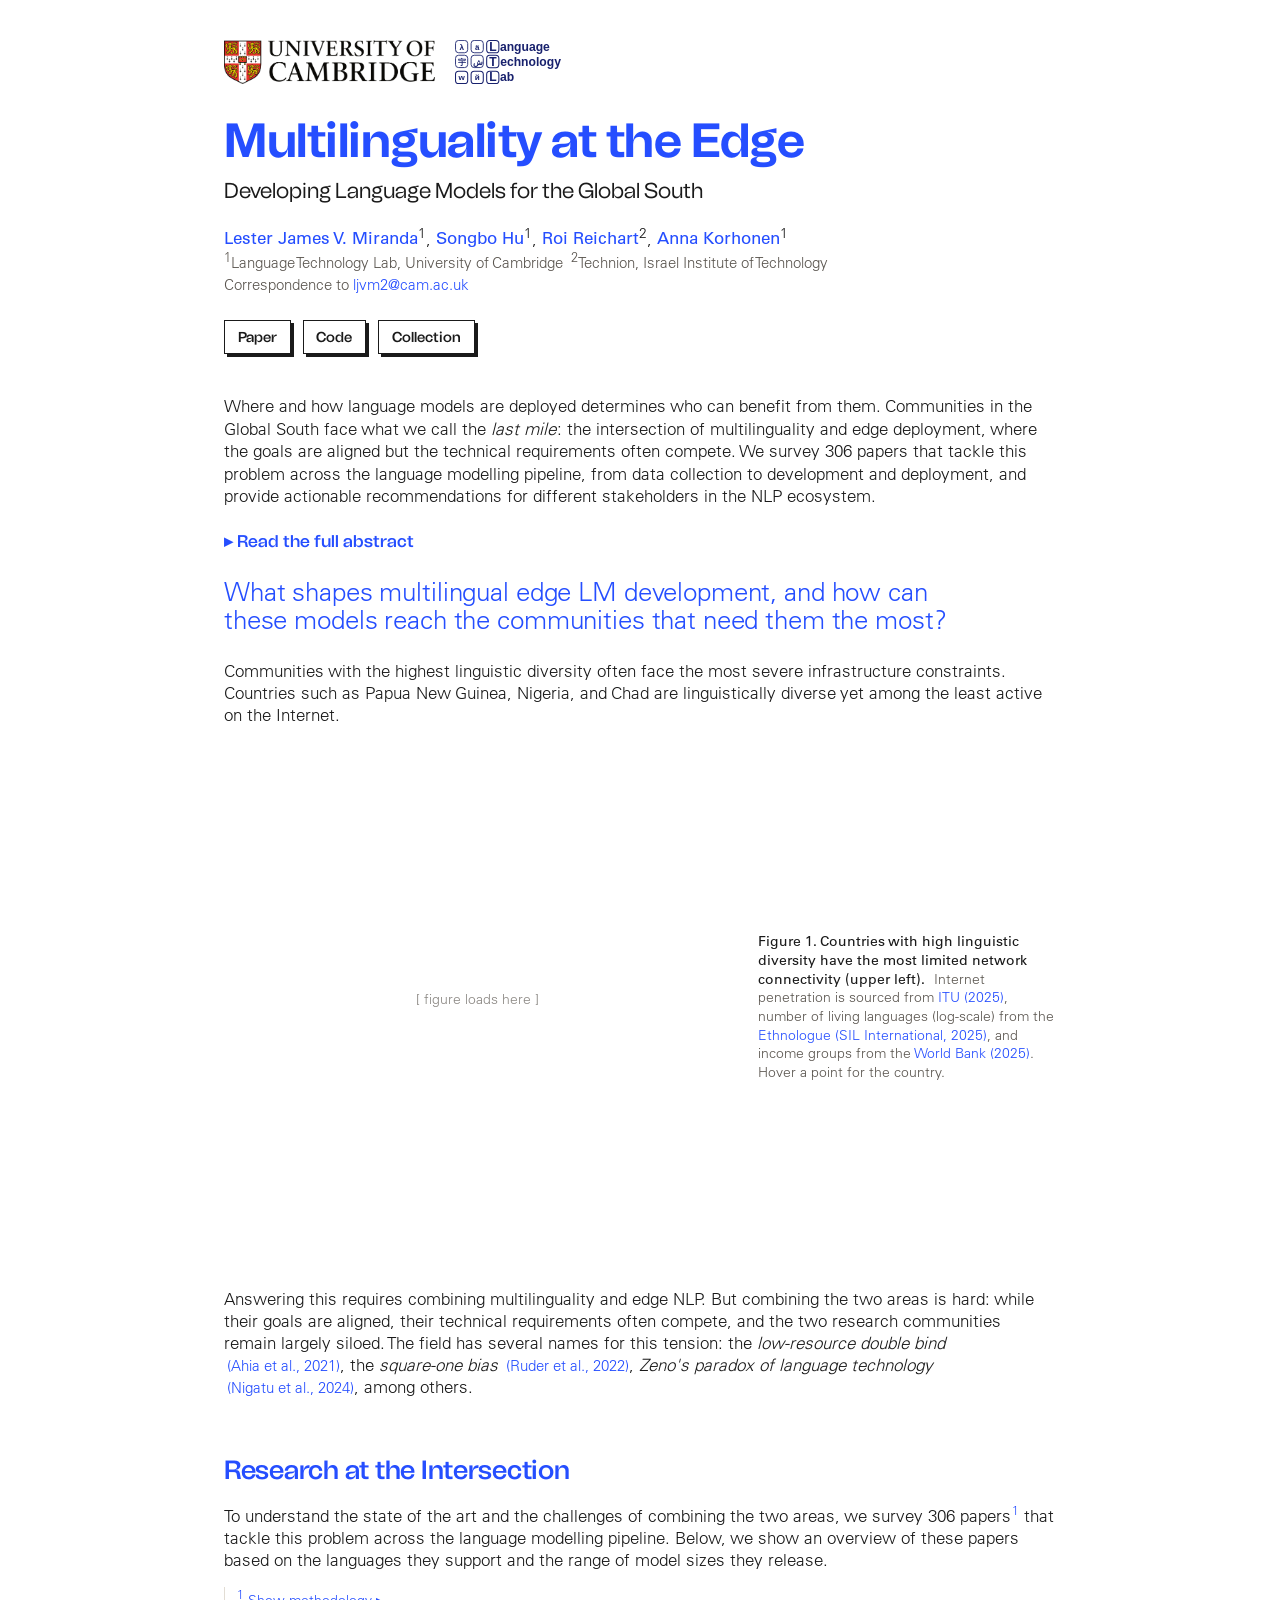
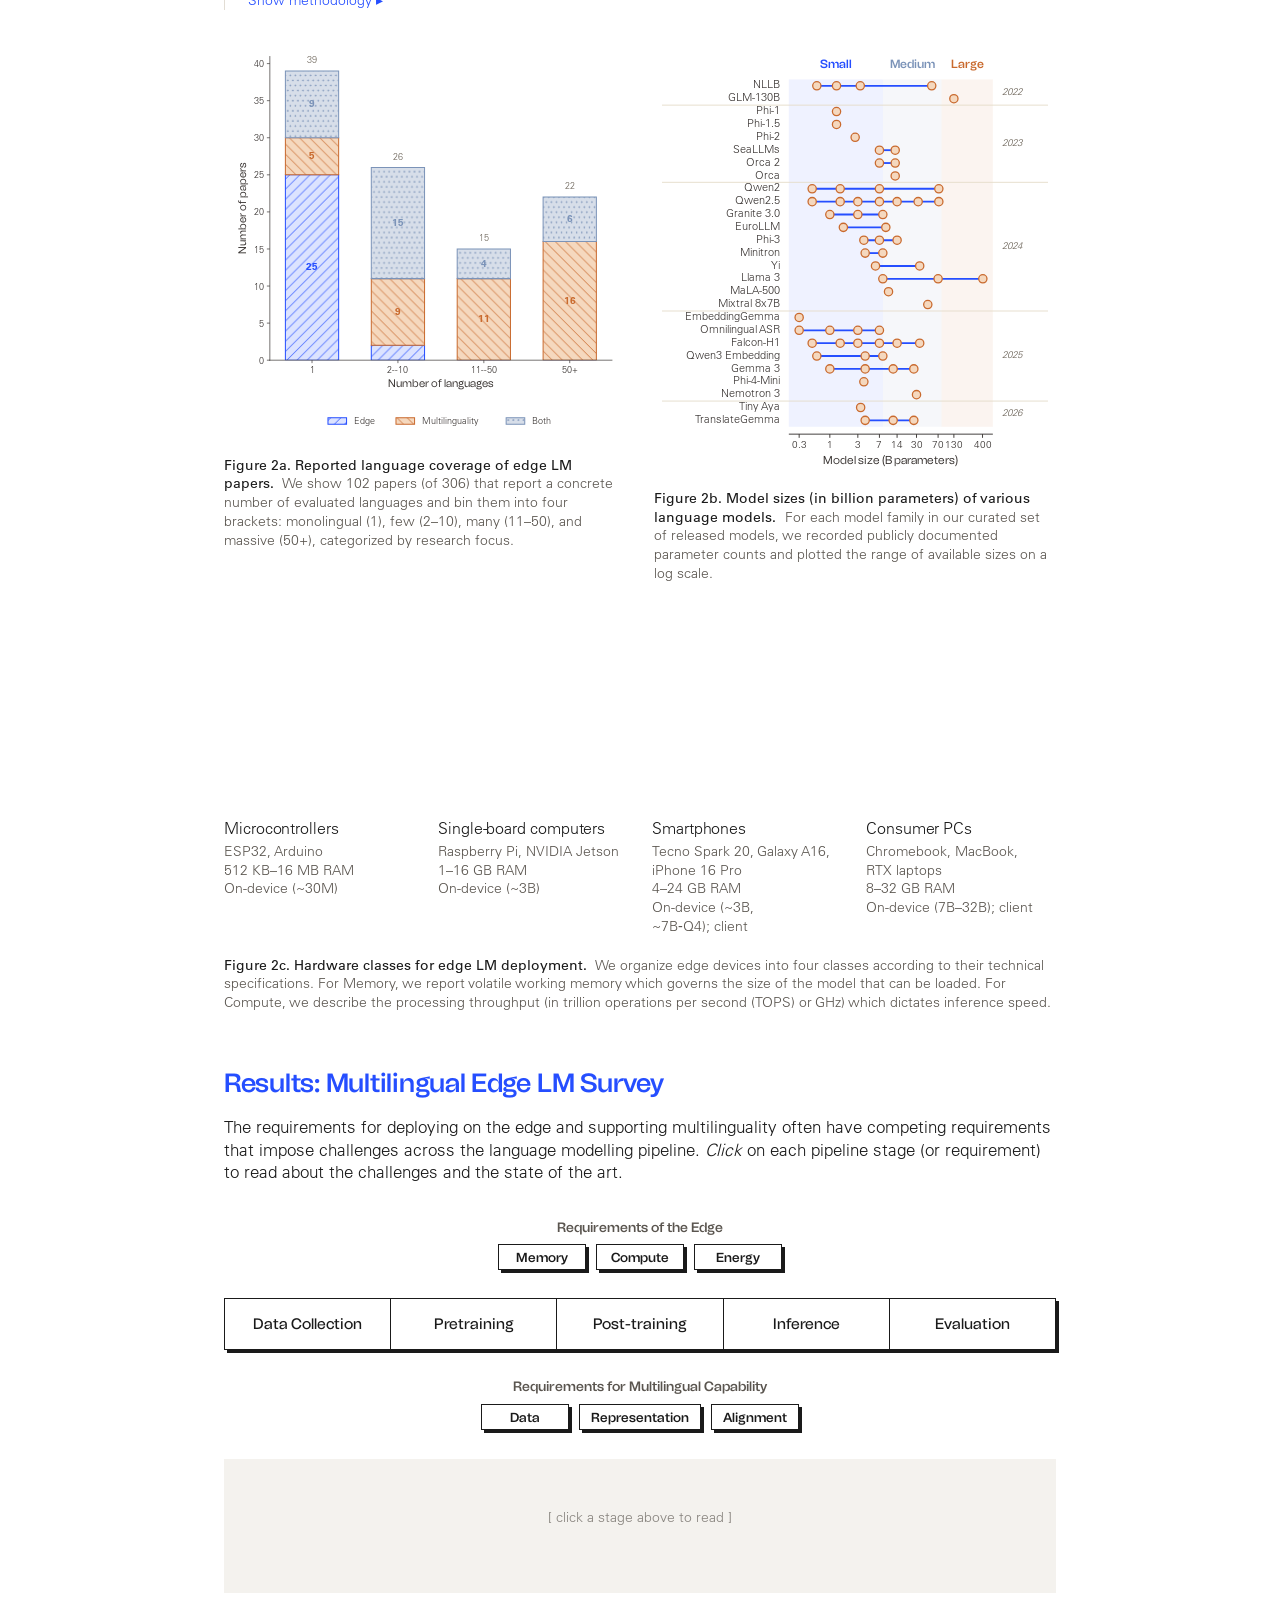
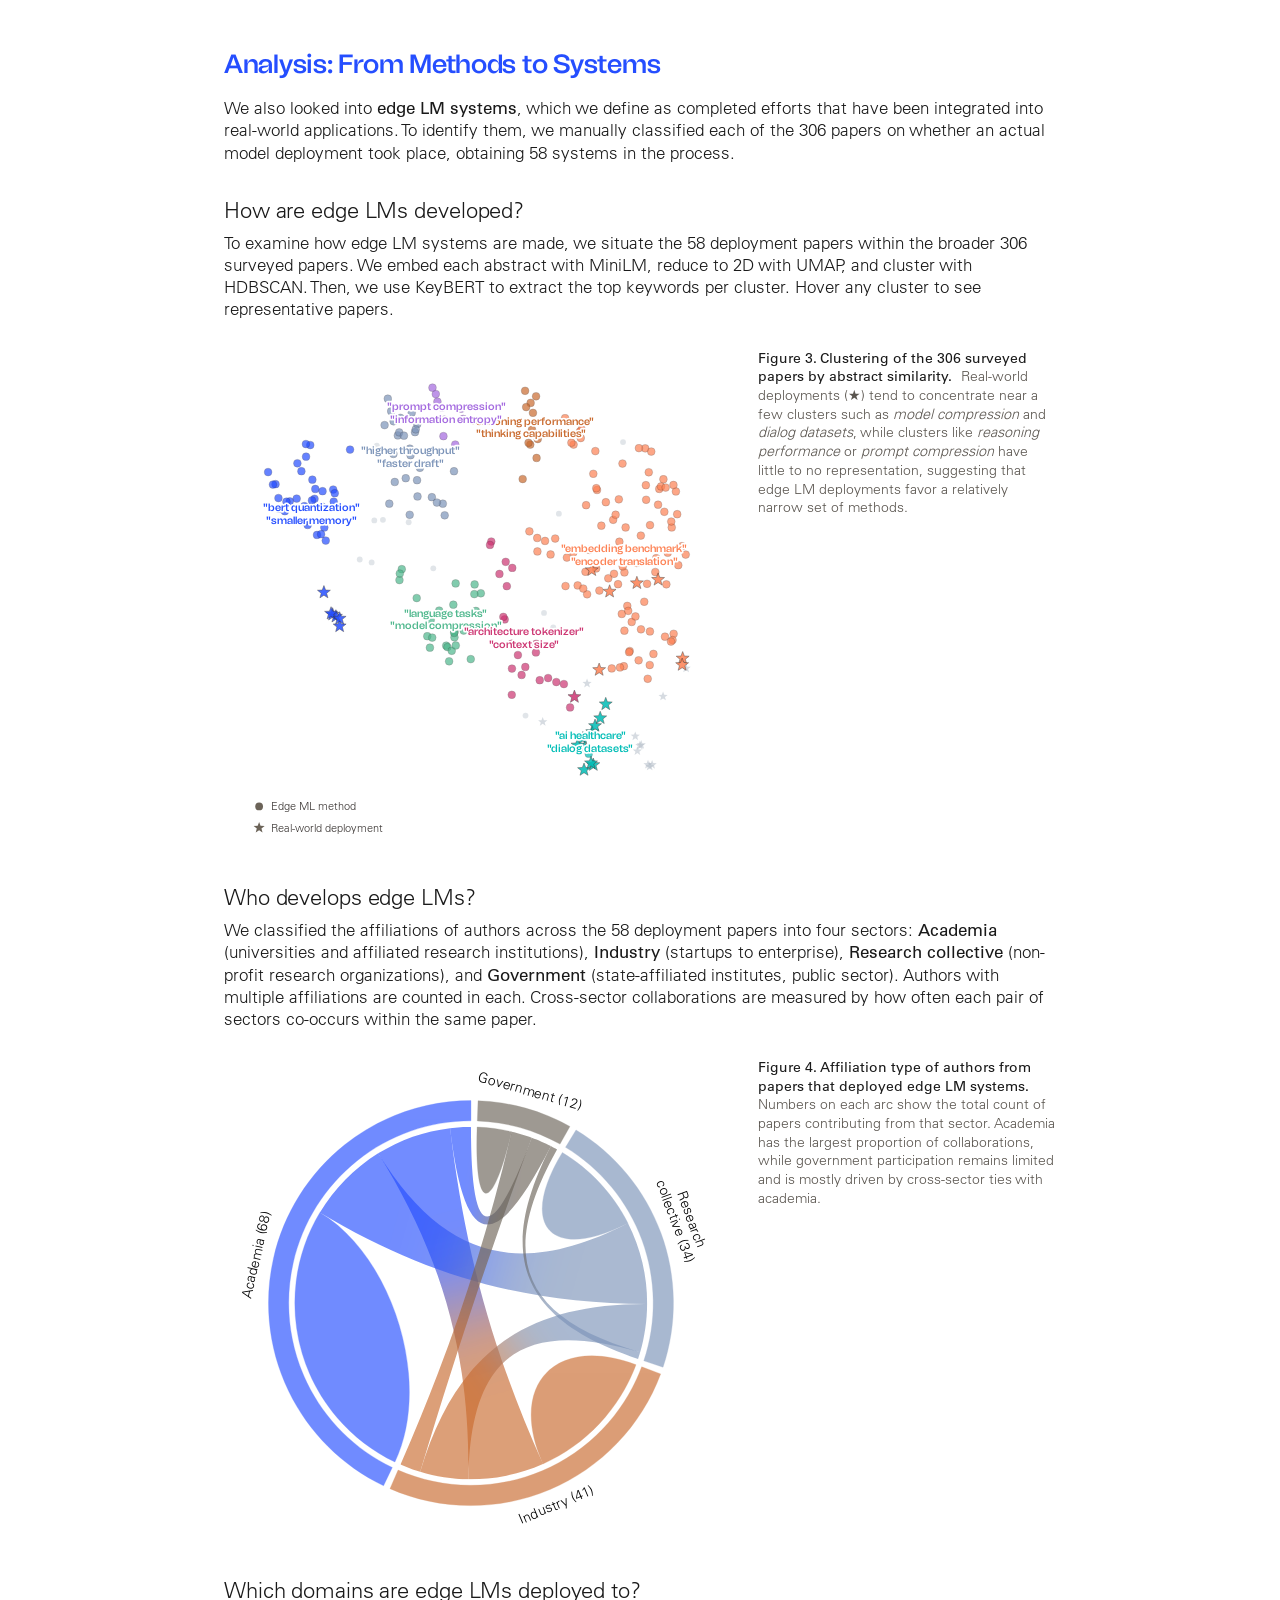
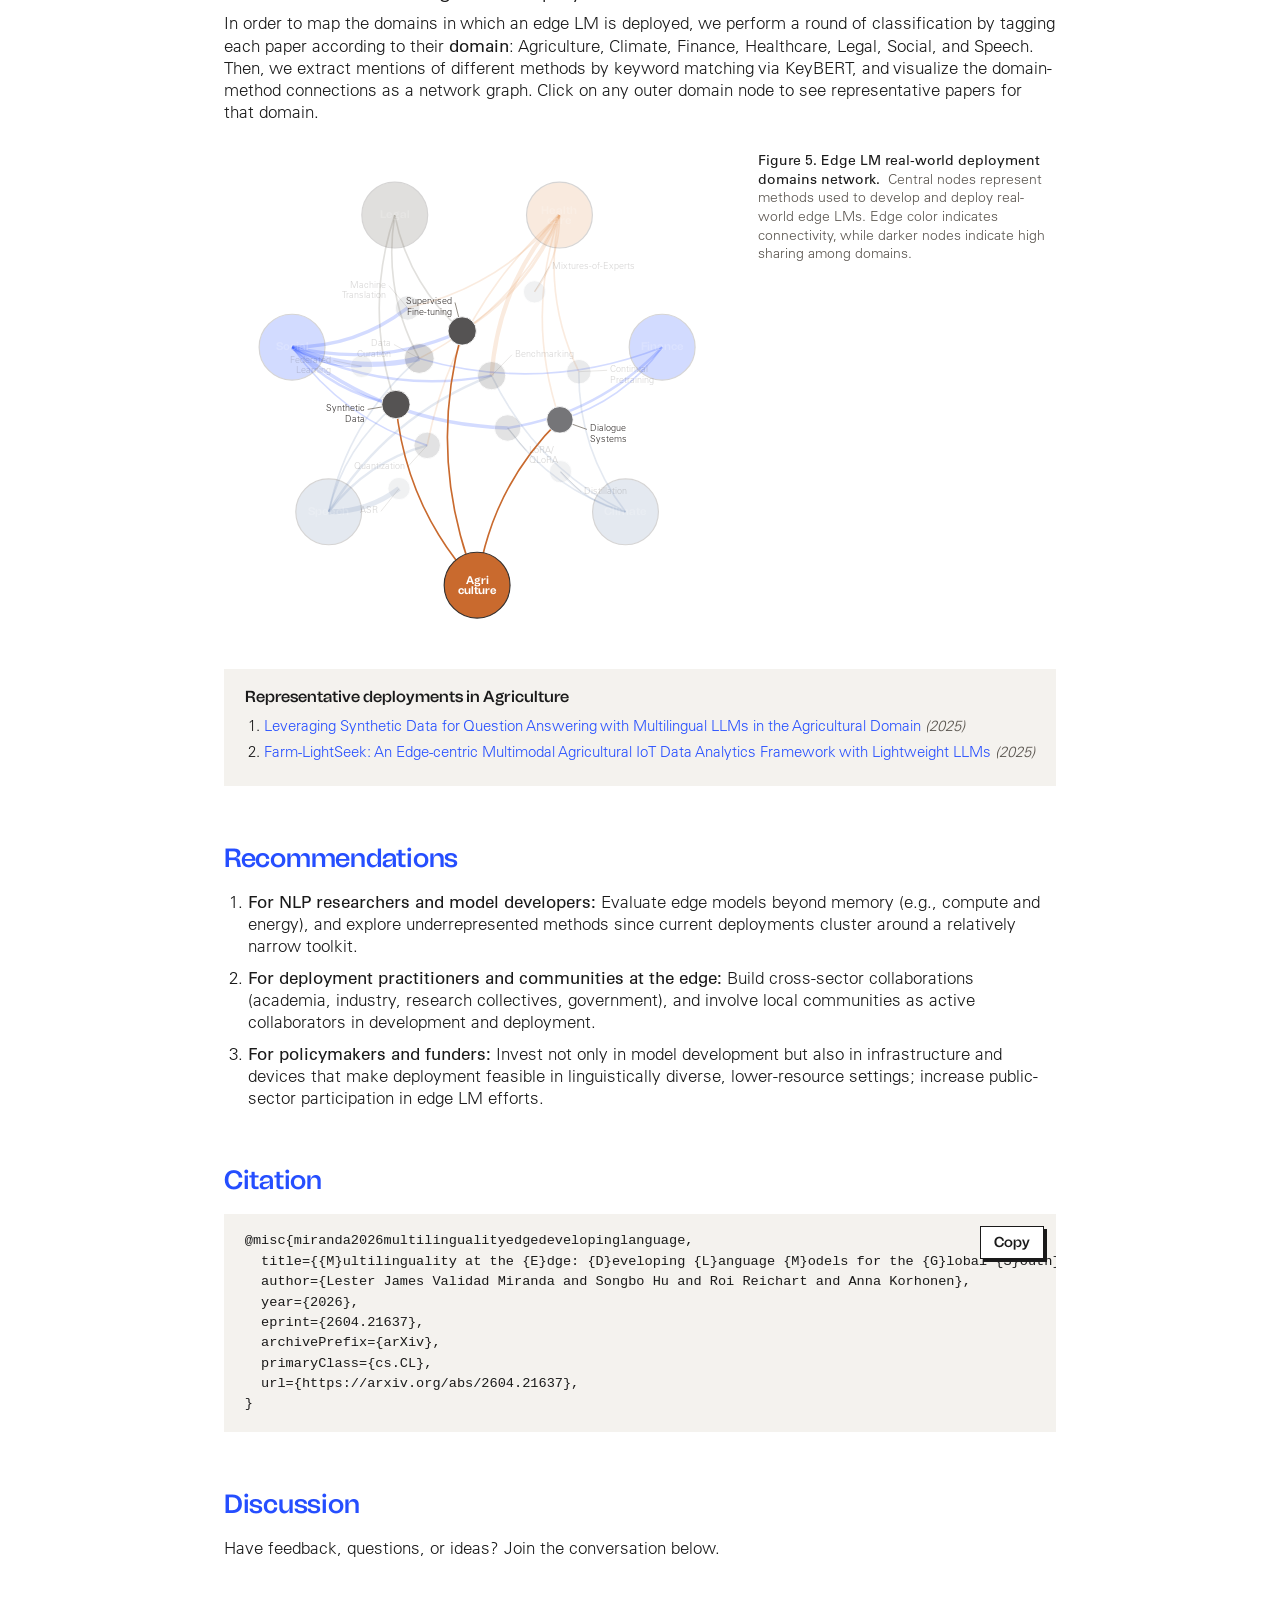
==== commit 1de5dec9: "[wip] Update" ====
--- a/docs/index.html
+++ b/docs/index.html
@@ -194,20 +194,15 @@
       Answering this requires combining multilinguality and edge NLP. But combining the two areas is hard: while their goals are aligned, their technical requirements often compete, and the two research communities remain largely siloed. The field has several names for this tension: the <em>low-resource double bind</em> <a class="cite" href="https://aclanthology.org/2021.findings-emnlp.282/">(Ahia et al., 2021)</a>, the <em>square-one bias</em> <a class="cite" href="https://aclanthology.org/2022.findings-acl.184/">(Ruder et al., 2022)</a>, <em>Zeno's paradox of language technology</em> <a class="cite" href="https://aclanthology.org/2024.emnlp-main.983/">(Nigatu et al., 2024)</a>, among others.
     </p>
 
+    <h2>Research at the Intersection</h2>
     <div class="sidenote-anchor">
-      <p class="callout">
-        To understand the state of the art and the challenges of combining the two areas, we survey 306 papers<a class="sidenote-ref" href="#methodology">1</a> that tackle this problem across the language modelling pipeline.
+      <p>
+        To understand the state of the art and the challenges of combining the two areas, we survey 306 papers<a class="sidenote-ref" href="#methodology" data-drawer-open aria-controls="methodology">1</a> that tackle this problem across the language modelling pipeline.
+        Below, we show an overview of these papers based on the languages they support and the range of model sizes they release.
       </p>
-      <details id="methodology" class="sidenote caption">
-        <summary><sup>1</sup> Show methodology</summary>
-        <p>Papers from January 2021 to March 2026.</p>
-        <ol>
-          <li><strong>Keyword search</strong> of *CL, ML venues, workshops, and preprints via Semantic Scholar: 2,473 papers.</li>
-          <li><strong>Targeted search</strong> of regional, efficiency, and HCI/education venues, plus grey literature: 55 papers.</li>
-          <li><strong>Citation filter</strong> by publication year (targeted results exempt): 1,069 papers.</li>
-          <li><strong>Annotation</strong> with GPT-4.1 Mini, then manual post-correction and exclusion of out-of-scope work: 306 papers.</li>
-        </ol>
-      </details>
+      <div class="sidenote caption">
+        <button type="button" class="sidenote-toggle" data-drawer-open aria-controls="methodology" aria-expanded="false"><sup>1</sup> Show methodology &#9656;</button>
+      </div>
     </div>
 
     <div class="figure-pair">
@@ -254,6 +249,7 @@
   </section>
 
   <section id="pipeline-hero">
+    <h2>Results: Multilingual Edge LM Survey</h2>
     <p>
       The requirements for deploying on the edge and supporting multilinguality often have competing requirements that impose challenges across the language modelling pipeline.
       <em>Click</em> on each pipeline stage (or requirement) to read about the challenges and the state of the art.
@@ -267,7 +263,7 @@
   </section>
 
   <section id="analysis">
-    <h2>Analysis</h2>
+    <h2>Analysis: From Methods to Systems</h2>
 
     <p>
       We also looked into <strong>edge LM systems</strong>, which we define as completed efforts that have been integrated into real-world applications. To identify them, we manually classified each of the 306 papers on whether an actual model deployment took place, obtaining 58 systems in the process.
@@ -275,7 +271,7 @@
 
     <h3>How are edge LMs developed?</h3>
     <p>
-      To examine how edge LM systems are made, we situate the 58 deployment papers within the broader 306 surveyed papers. We embed each abstract with MiniLM, reduce to 2D with UMAP, and cluster with HDBSCAN; KeyBERT extracts the top keywords per cluster. Hover any cluster to see representative papers.
+      To examine how edge LM systems are made, we situate the 58 deployment papers within the broader 306 surveyed papers. We embed each abstract with MiniLM, reduce to 2D with UMAP, and cluster with HDBSCAN. Then, we use KeyBERT to extract the top keywords per cluster. Hover any cluster to see representative papers.
     </p>
     <figure class="analysis-figure">
       <div id="fig-how" class="figure-mount">
@@ -342,6 +338,39 @@
     <p>Have feedback, questions, or ideas? Join the conversation below.</p>
     <div class="giscus"></div>
   </section>
+
+  <div class="drawer-backdrop" data-drawer-close></div>
+  <aside id="methodology" class="drawer" role="dialog" aria-modal="true" aria-labelledby="methodology-title" tabindex="-1">
+    <button type="button" class="btn drawer-close" data-drawer-close aria-label="Close methodology">Close</button>
+    <h2 id="methodology-title">Methodology</h2>
+    <p>To understand the landscape of multilingual and edge LMs, we collect research from January 2021 to March 2026 on multilinguality, edge and efficient NLP, or both. In total, we obtain 306 papers.</p>
+
+    <ol class="drawer-flow">
+      <li><span class="n">2,473</span> keyword search</li>
+      <li><span class="n">+55</span> targeted search</li>
+      <li><span class="n">1,069</span> screened</li>
+      <li><span class="n">306</span> included</li>
+    </ol>
+
+    <h3>Identification of papers</h3>
+    <p><strong>Keyword search.</strong> We gather studies from *CL (e.g., ACL, EMNLP, TACL), machine learning venues (e.g., NeurIPS, ICLR, TMLR), related workshops, and preprints using the <a href="https://www.semanticscholar.org/product/api" target="_blank" rel="noopener noreferrer">Semantic Scholar API</a>. Our search query includes keywords pertaining to multilingual NLP, efficiency, and LM deployment. This step resulted in 2,473 papers.</p>
+    <p><strong>Targeted search.</strong> To cover work outside mainstream *CL and ML venues, we perform a targeted search across three groups of venues: regional venues such as AfricaNLP and PACLIC, efficiency-focused workshops such as SustaiNLP and ENLSP, and human-computer interaction and education venues where deployments are commonly reported, such as CHI and AIED. We also include grey literature such as technical reports and model cards that describe deployed systems. Within these sources, we include papers that study a non-English language, a hardware constraint, or a real-world deployment. This step resulted in 55 papers.</p>
+
+    <h3>Screening and annotation of papers</h3>
+    <p><strong>Citation filter.</strong> We screen the keyword search results by citation count in a staggered manner, with thresholds by publication year. We apply this filter to keep annotation tractable, as the keyword search returns thousands of papers. In addition, the targeted search results are exempted from this filter so as to accommodate relevant works that may be disadvantaged by this criterion. Combined, this step led to an initial set of 1,069 papers for annotation.</p>
+    <p><strong>LM-assisted annotation.</strong> In order to characterize each work, we annotate each paper across several dimensions. We bootstrapped all annotations using GPT-4.1 Mini, prompting the model with each paper's title and abstract.</p>
+    <ul>
+      <li><strong>Pipeline stage</strong> (multi-label): which stage(s) of the LM pipeline the work contributes to: Data Collection, Pretraining, Post-training, Inference, Evaluation, or Full-Stack.</li>
+      <li><strong>Focus</strong> (single-label): whether the work specifically targets multilinguality or edge efficiency, or both.</li>
+      <li><strong>Deployment device and mode</strong>: the target hardware or device for deployment, if specified, and whether a work was deployed on-device or as a client.</li>
+      <li><strong>Deployment</strong> (yes/no): whether an actual deployment has taken place, i.e., any mention of usage or community-based evaluation or feedback.</li>
+      <li><strong>Artifacts</strong>: for papers that release a model or dataset, its name, parameter count (if model), and whether it was used for training or evaluation (if dataset).</li>
+    </ul>
+    <p><strong>Post-correction.</strong> We conduct a round of post-correction to verify the LM-bootstrapped annotations. We check whether the labels are correct given the title and abstract; if they appear incorrect or ambiguous, then we consult the full paper and make a correction. During this step, we also exclude papers that (1) address neither multilinguality nor efficiency, (2) do not involve language as a modality (e.g., vision-only work), or (3) have no technical contribution such as surveys and position papers. This reduces the set to 306 papers.</p>
+
+    <h3>Included papers in the survey</h3>
+    <p>These 306 works range from peer-reviewed publications to workshops, regional venues, and grey literature. Out of the 306 papers, 6.9% are model releases, 74.2% describe methodologies for developing these edge LMs, while the rest (58 papers, 19.0%) are real-world system deployments.</p>
+  </aside>
 
   <script src="js/pipeline.js"></script>
   <script src="js/main.js"></script>
--- a/docs/css/style.css
+++ b/docs/css/style.css
@@ -85,16 +85,76 @@
 /* ---------- sidenote ---------- */
 
 .sidenote-anchor { position: relative; }
-.sidenote-ref { color: var(--blue); font-size: 0.5em; margin-left: 0.1em; vertical-align: super; text-decoration: none; }
-.sidenote { margin: -0.6rem 0 1.6rem; padding-left: 0.75rem; border-left: 1px solid var(--rule); }
-.sidenote summary { cursor: pointer; color: var(--blue); list-style: none; }
-.sidenote summary::-webkit-details-marker { display: none; }
-.sidenote summary::after { content: " \25B8"; }
-.sidenote[open] summary { margin-bottom: 0.4rem; }
-.sidenote[open] summary::after { content: " \25BE"; }
-.sidenote p { margin: 0 0 0.4rem; }
-.sidenote ol { margin: 0; padding-left: 1.1rem; }
-.sidenote li { margin-bottom: 0.3rem; }
+.sidenote-ref { color: var(--blue); font-size: 0.7em; margin-left: 0.1em; vertical-align: super; text-decoration: none; }
+.sidenote { margin: 0 0 1.6rem; padding-left: 0.75rem; border-left: 1px solid var(--rule); }
+.sidenote-toggle {
+  font: inherit;
+  color: var(--blue);
+  background: none;
+  border: 0;
+  padding: 0;
+  cursor: pointer;
+  text-align: left;
+}
+.sidenote-toggle:hover { text-decoration: underline; }
+
+/* ---------- drawer (methodology) ---------- */
+
+.drawer-backdrop {
+  position: fixed;
+  inset: 0;
+  background: rgba(26, 26, 26, 0.28);
+  opacity: 0;
+  visibility: hidden;
+  transition: opacity 0.25s ease, visibility 0.25s;
+  z-index: 999;
+}
+.drawer {
+  position: fixed;
+  top: 0;
+  right: 0;
+  height: 100%;
+  width: min(560px, 100vw);
+  overflow-y: auto;
+  background: var(--white);
+  border-left: 2px solid var(--ink);
+  padding: 2rem 2rem 3rem;
+  transform: translateX(100%);
+  visibility: hidden;
+  transition: transform 0.3s ease, visibility 0.3s;
+  z-index: 1000;
+}
+.drawer-open .drawer { transform: none; visibility: visible; }
+.drawer-open .drawer-backdrop { opacity: 1; visibility: visible; }
+.drawer-open { overflow: hidden; }
+.drawer:focus { outline: none; }
+.drawer h2 { margin-top: 0; }
+.drawer h3 { margin: 1.75rem 0 0.5rem; }
+.drawer p, .drawer li { font-size: 0.95rem; }
+.drawer ul { padding-left: 1.1rem; }
+.drawer li { margin-bottom: 0.4rem; }
+.drawer-close { float: right; margin-left: 1rem; }
+
+.drawer-flow {
+  display: grid;
+  grid-template-columns: repeat(4, 1fr);
+  gap: 0.75rem;
+  list-style: none;
+  padding: 1rem 0;
+  margin: 1.25rem 0;
+  border-top: 1px solid var(--rule);
+  border-bottom: 1px solid var(--rule);
+}
+.drawer-flow li { margin: 0; font-size: 0.85rem; color: var(--muted); line-height: 1.2; }
+.drawer-flow .n { display: block; font-size: 1.6rem; line-height: 1.1; color: var(--blue); }
+
+@media (prefers-reduced-motion: reduce) {
+  .drawer, .drawer-backdrop { transition: none; }
+}
+@media (max-width: 640px) {
+  .drawer { padding: 1.5rem 16px 2.5rem; border-left: 0; }
+  .drawer-flow { grid-template-columns: repeat(2, 1fr); }
+}
 
 @media (min-width: 1400px) {
   .sidenote {
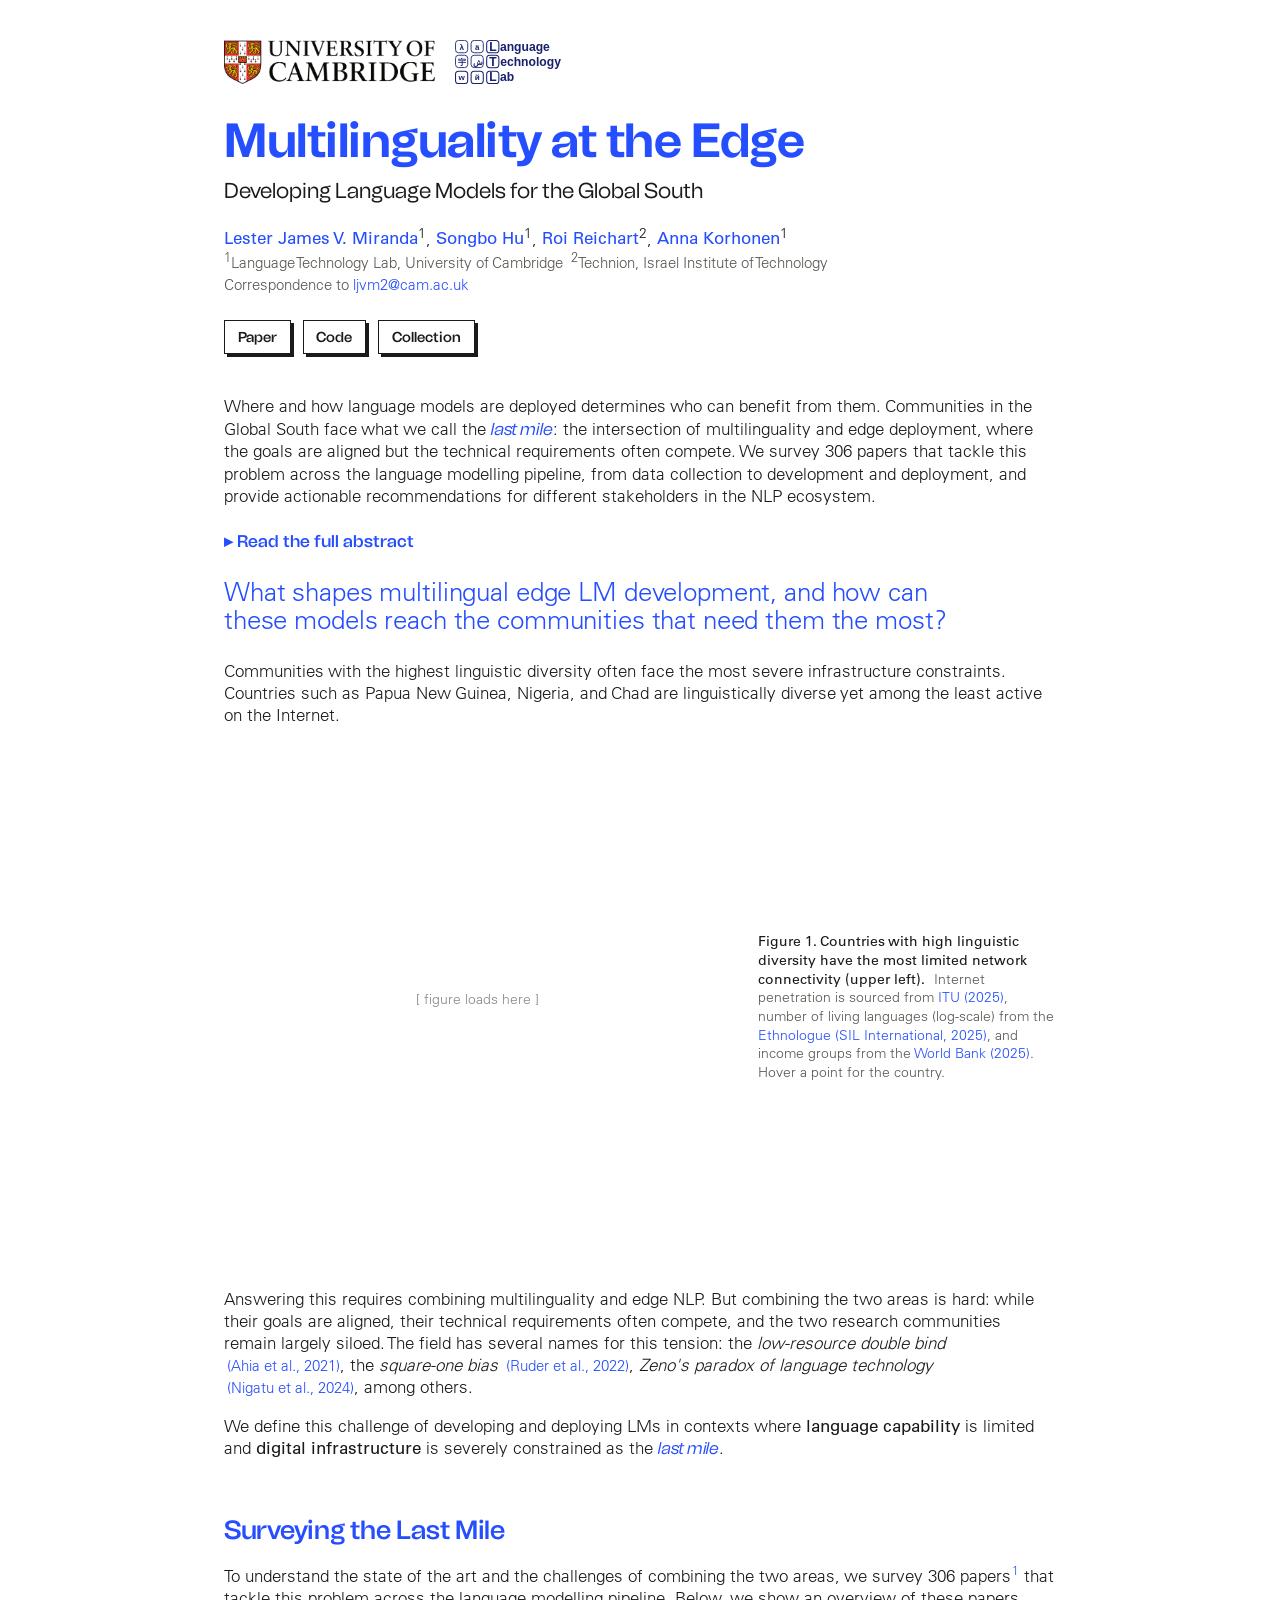
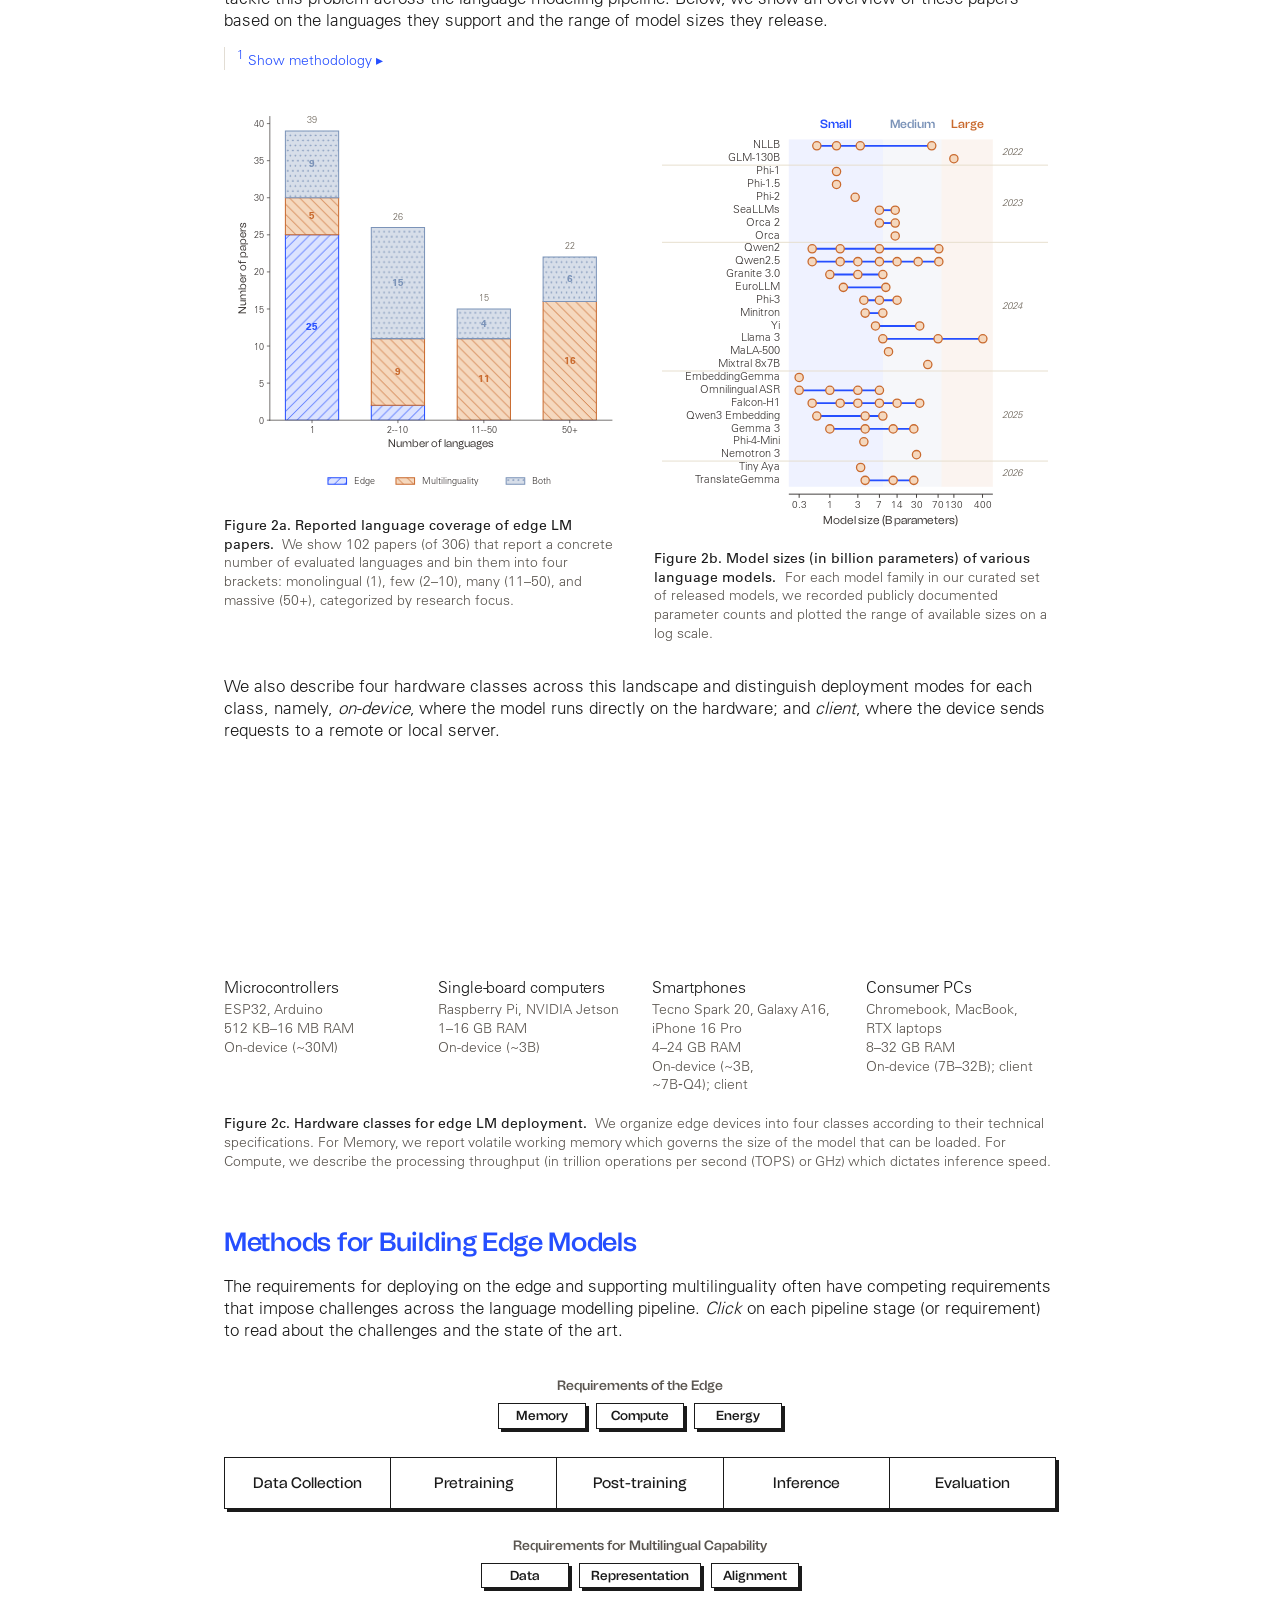
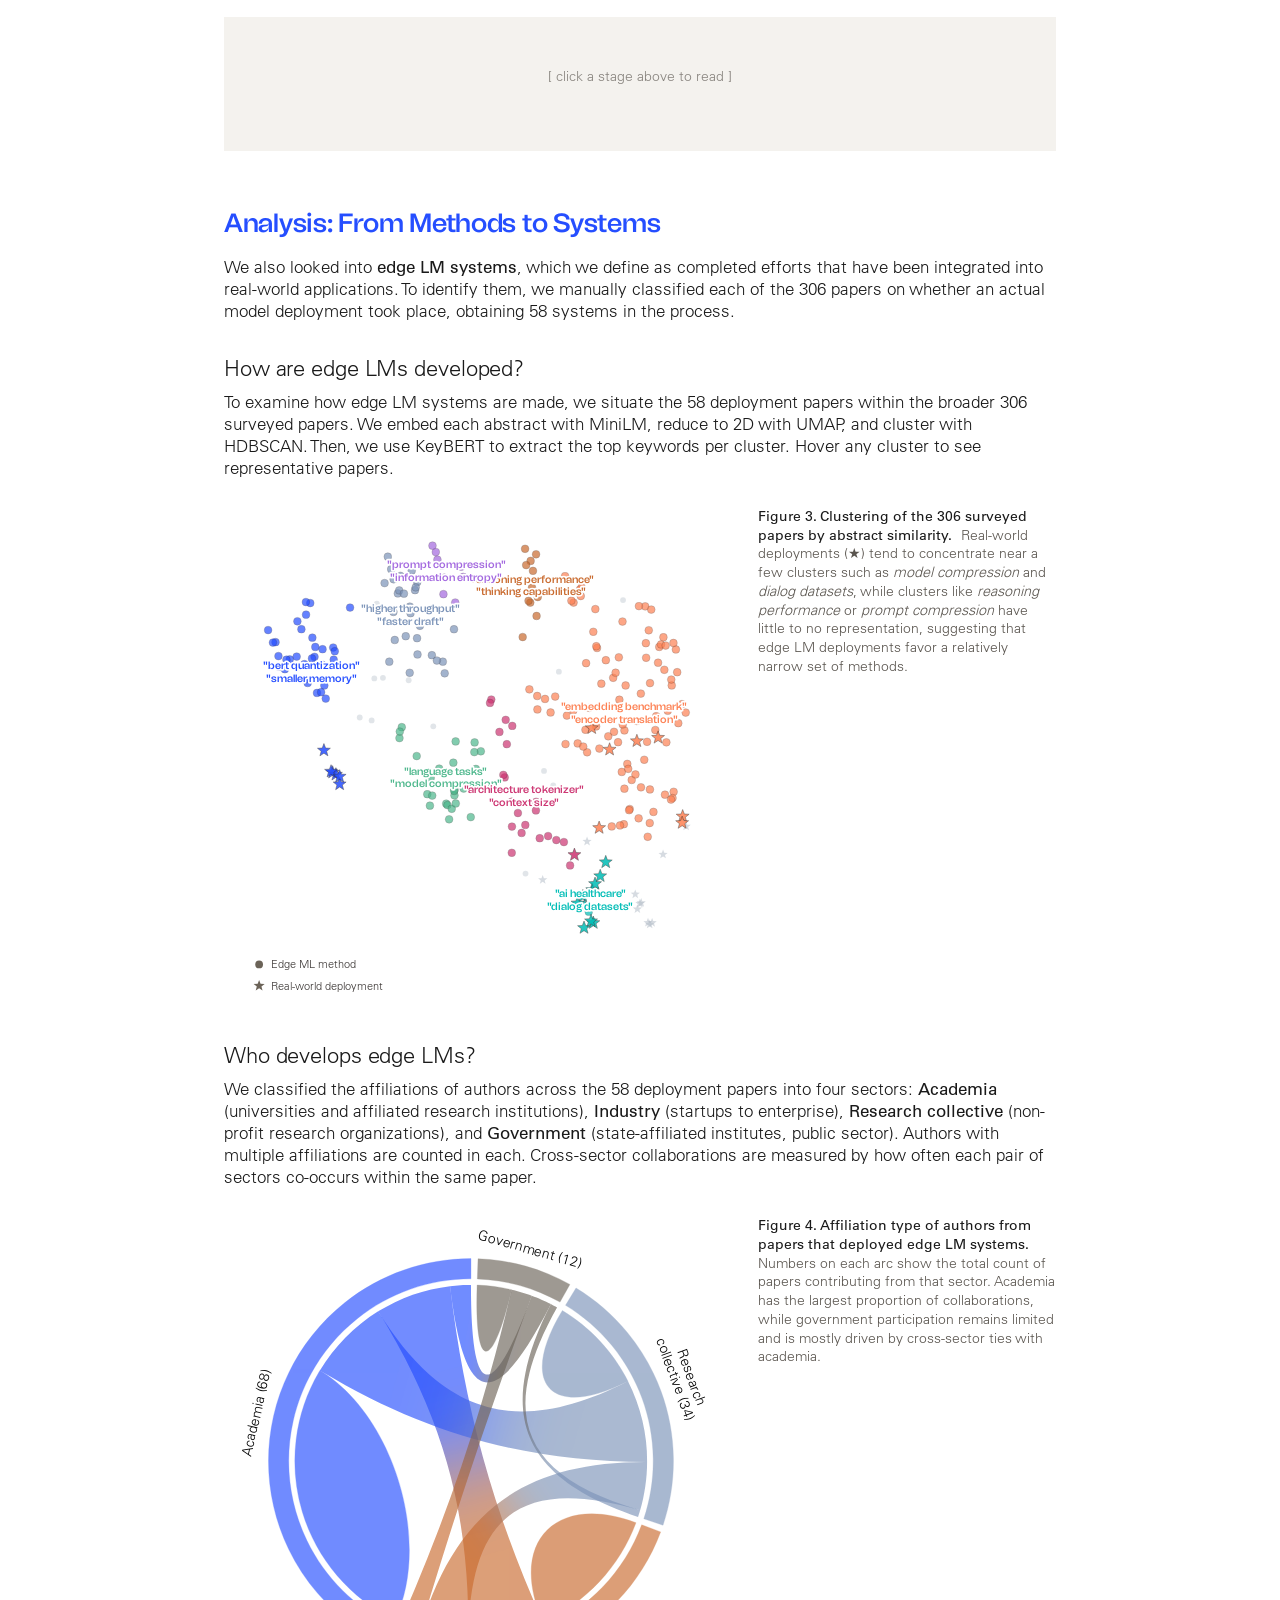
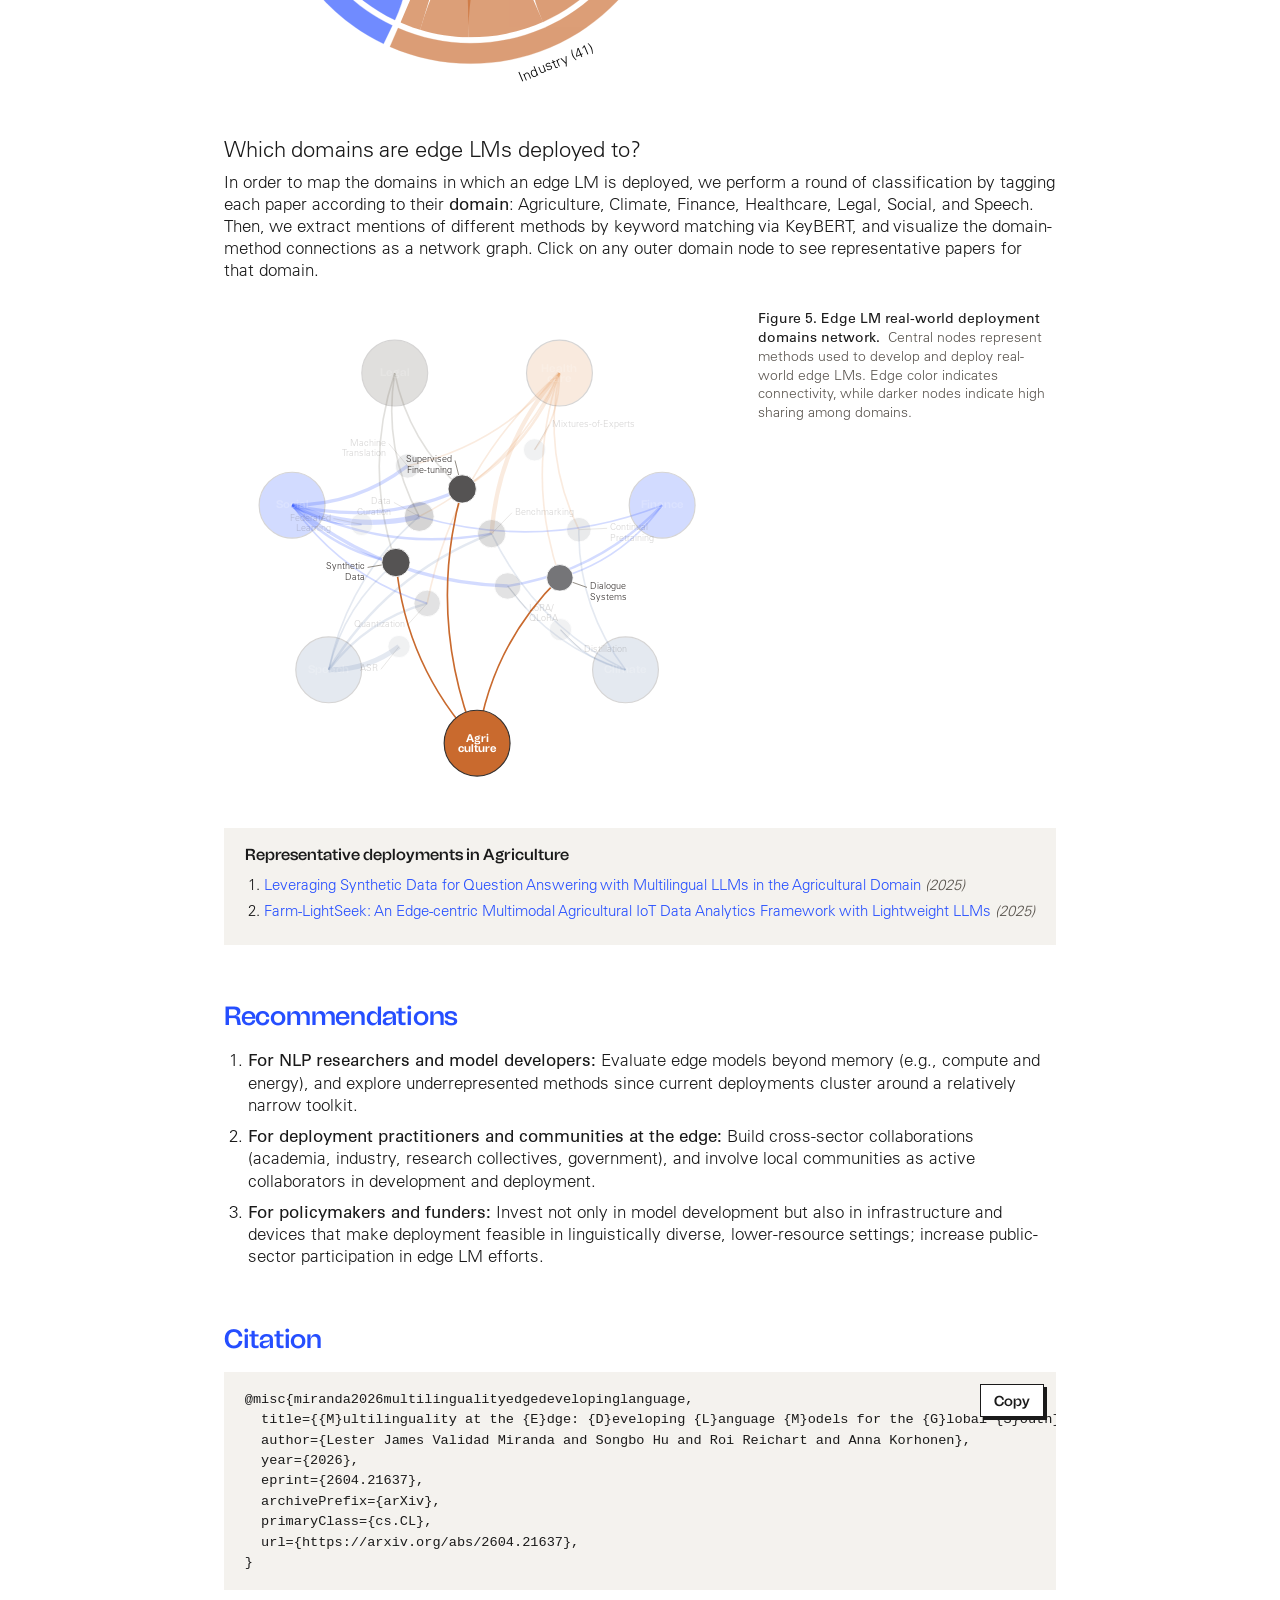
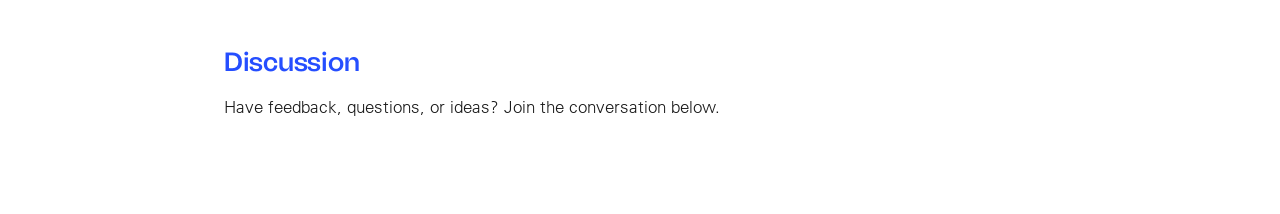
==== commit 7c627ea4: "[wip] Update" ====
--- a/docs/index.html
+++ b/docs/index.html
@@ -160,7 +160,7 @@
 
   <section id="abstract">
     <p class="abstract">
-      Where and how language models are deployed determines who can benefit from them. Communities in the Global South face what we call the <em>last mile</em>: the intersection of multilinguality and edge deployment, where the goals are aligned but the technical requirements often compete. We survey 306 papers that tackle this problem across the language modelling pipeline, from data collection to development and deployment, and provide actionable recommendations for different stakeholders in the NLP ecosystem.
+      Where and how language models are deployed determines who can benefit from them. Communities in the Global South face what we call the <em class="key-term">last mile</em>: the intersection of multilinguality and edge deployment, where the goals are aligned but the technical requirements often compete. We survey 306 papers that tackle this problem across the language modelling pipeline, from data collection to development and deployment, and provide actionable recommendations for different stakeholders in the NLP ecosystem.
     </p>
     <details class="abstract-full">
       <summary>Read the full abstract</summary>
@@ -194,7 +194,11 @@
       Answering this requires combining multilinguality and edge NLP. But combining the two areas is hard: while their goals are aligned, their technical requirements often compete, and the two research communities remain largely siloed. The field has several names for this tension: the <em>low-resource double bind</em> <a class="cite" href="https://aclanthology.org/2021.findings-emnlp.282/">(Ahia et al., 2021)</a>, the <em>square-one bias</em> <a class="cite" href="https://aclanthology.org/2022.findings-acl.184/">(Ruder et al., 2022)</a>, <em>Zeno's paradox of language technology</em> <a class="cite" href="https://aclanthology.org/2024.emnlp-main.983/">(Nigatu et al., 2024)</a>, among others.
     </p>
 
-    <h2>Research at the Intersection</h2>
+    <p>
+      We define this challenge of developing and deploying LMs in contexts where <strong>language capability</strong> is limited and <strong>digital infrastructure</strong> is severely constrained as the <em class="key-term">last mile</em>.
+    </p>
+
+    <h2>Surveying the Last Mile</h2>
     <div class="sidenote-anchor">
       <p>
         To understand the state of the art and the challenges of combining the two areas, we survey 306 papers<a class="sidenote-ref" href="#methodology" data-drawer-open aria-controls="methodology">1</a> that tackle this problem across the language modelling pipeline.
@@ -220,6 +224,10 @@
       </figure>
     </div>
 
+    <p>
+      We also describe four hardware classes across this landscape and distinguish deployment modes for each class, namely, <em>on-device</em>, where the model runs directly on the hardware; and <em>client</em>, where the device sends requests to a remote or local server.
+    </p>
+
     <figure id="fig-hardware" class="hw-figure">
       <div class="hw-grid">
         <canvas aria-hidden="true"></canvas>
@@ -249,7 +257,7 @@
   </section>
 
   <section id="pipeline-hero">
-    <h2>Results: Multilingual Edge LM Survey</h2>
+    <h2>Methods for Building Edge Models</h2>
     <p>
       The requirements for deploying on the edge and supporting multilinguality often have competing requirements that impose challenges across the language modelling pipeline.
       <em>Click</em> on each pipeline stage (or requirement) to read about the challenges and the state of the art.
@@ -346,10 +354,8 @@
     <p>To understand the landscape of multilingual and edge LMs, we collect research from January 2021 to March 2026 on multilinguality, edge and efficient NLP, or both. In total, we obtain 306 papers.</p>
 
     <ol class="drawer-flow">
-      <li><span class="n">2,473</span> keyword search</li>
-      <li><span class="n">+55</span> targeted search</li>
-      <li><span class="n">1,069</span> screened</li>
-      <li><span class="n">306</span> included</li>
+      <li><span class="n">306</span> papers</li>
+      <li><span class="n">58</span> deployment papers</li>
     </ol>
 
     <h3>Identification of papers</h3>
--- a/docs/css/style.css
+++ b/docs/css/style.css
@@ -81,6 +81,8 @@
 @media (max-width: 640px) {
   .callout { font-size: 1.3rem; }
 }
+
+.key-term { font-family: var(--font-heading); color: var(--blue); }
 
 /* ---------- sidenote ---------- */
 
@@ -129,7 +131,7 @@
 .drawer-open { overflow: hidden; }
 .drawer:focus { outline: none; }
 .drawer h2 { margin-top: 0; }
-.drawer h3 { margin: 1.75rem 0 0.5rem; }
+.drawer h3 { margin: 1.75rem 0 0.5rem; color: var(--blue); }
 .drawer p, .drawer li { font-size: 0.95rem; }
 .drawer ul { padding-left: 1.1rem; }
 .drawer li { margin-bottom: 0.4rem; }
@@ -137,7 +139,7 @@
 
 .drawer-flow {
   display: grid;
-  grid-template-columns: repeat(4, 1fr);
+  grid-template-columns: repeat(2, 1fr);
   gap: 0.75rem;
   list-style: none;
   padding: 1rem 0;
@@ -153,7 +155,6 @@
 }
 @media (max-width: 640px) {
   .drawer { padding: 1.5rem 16px 2.5rem; border-left: 0; }
-  .drawer-flow { grid-template-columns: repeat(2, 1fr); }
 }
 
 @media (min-width: 1400px) {
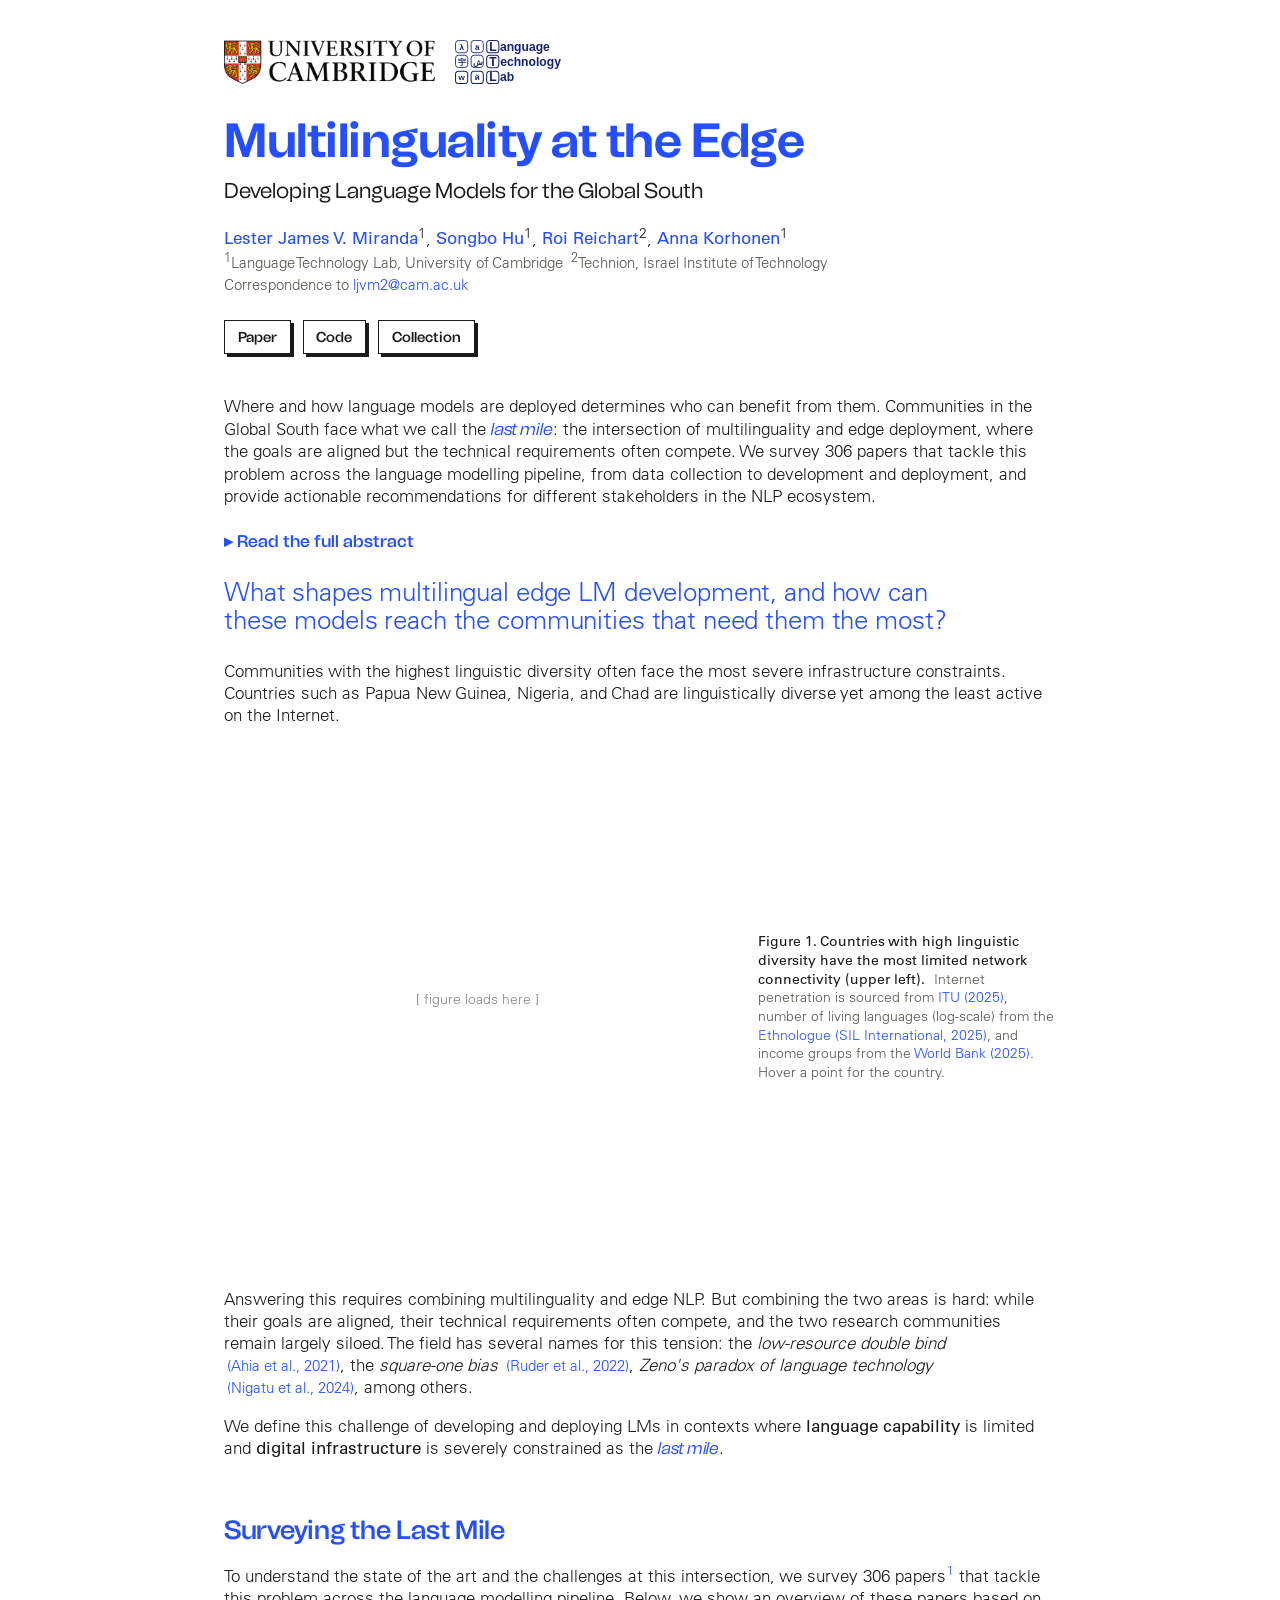
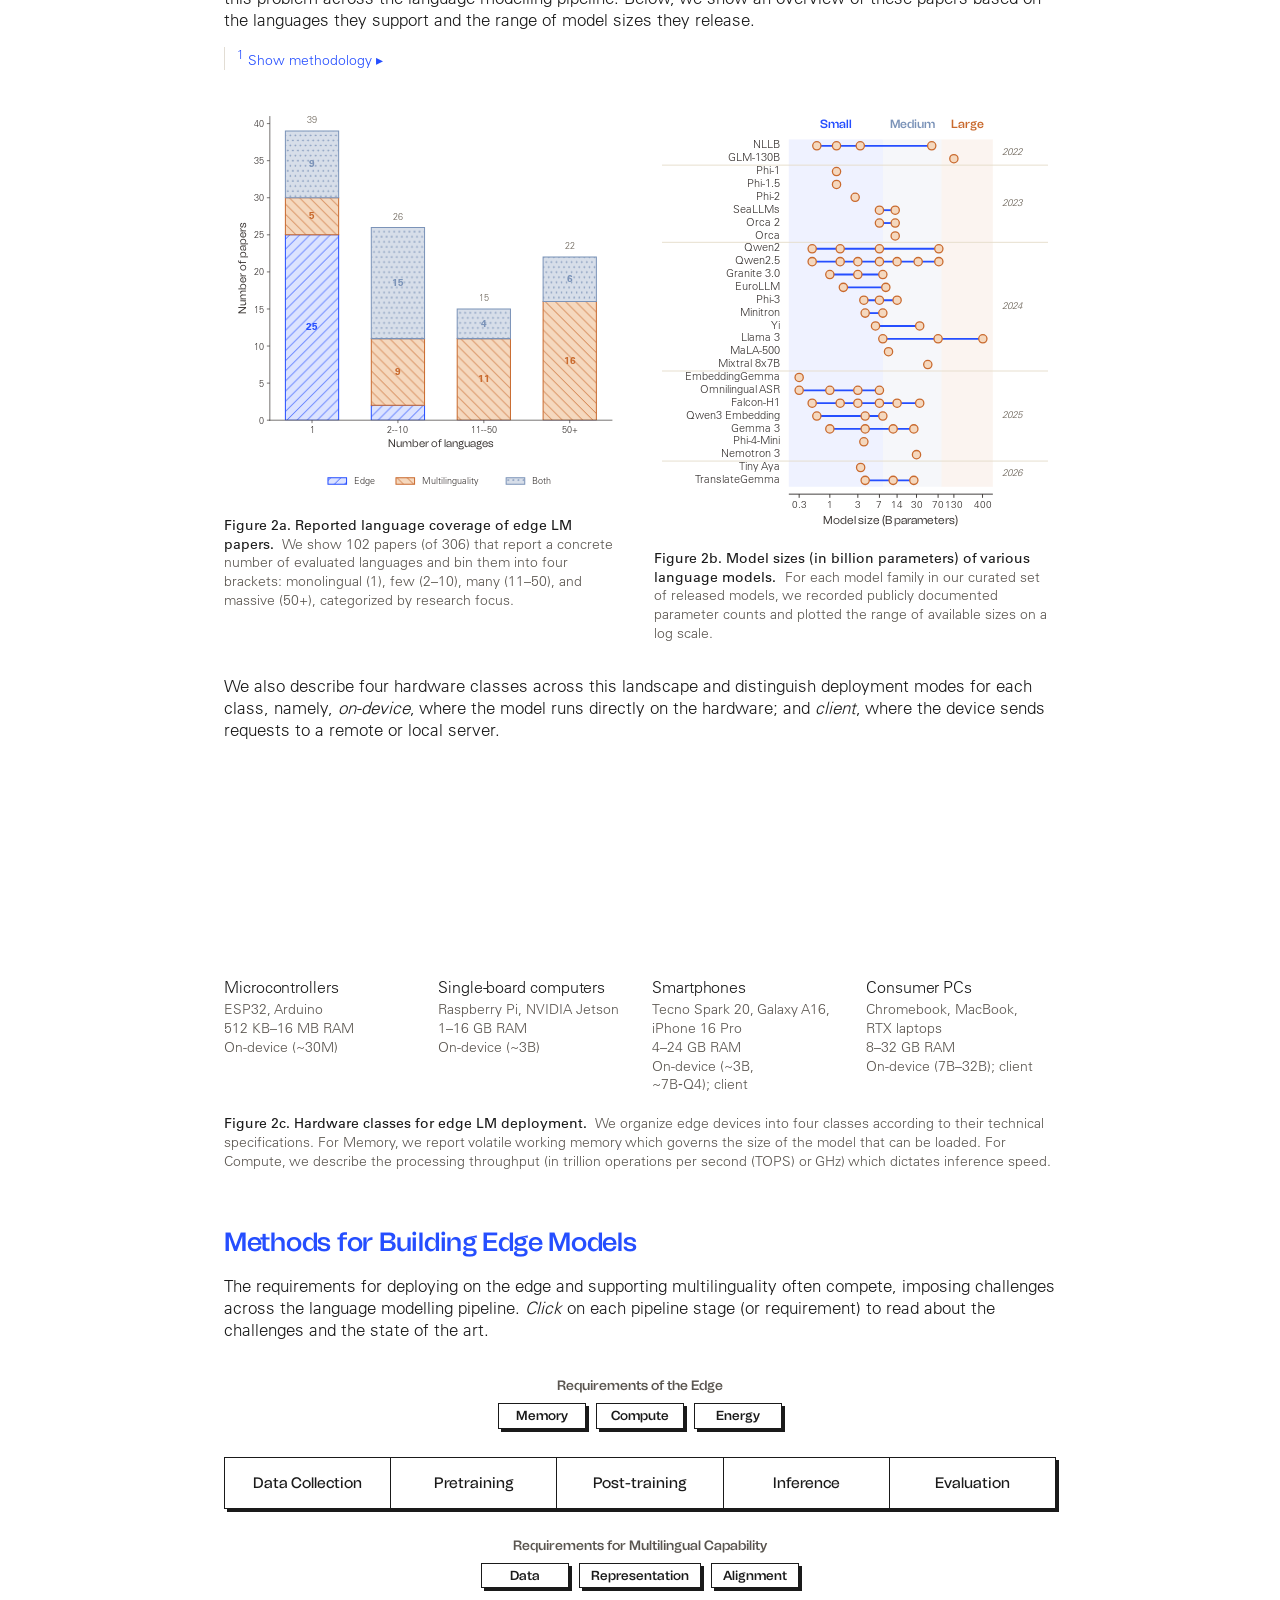
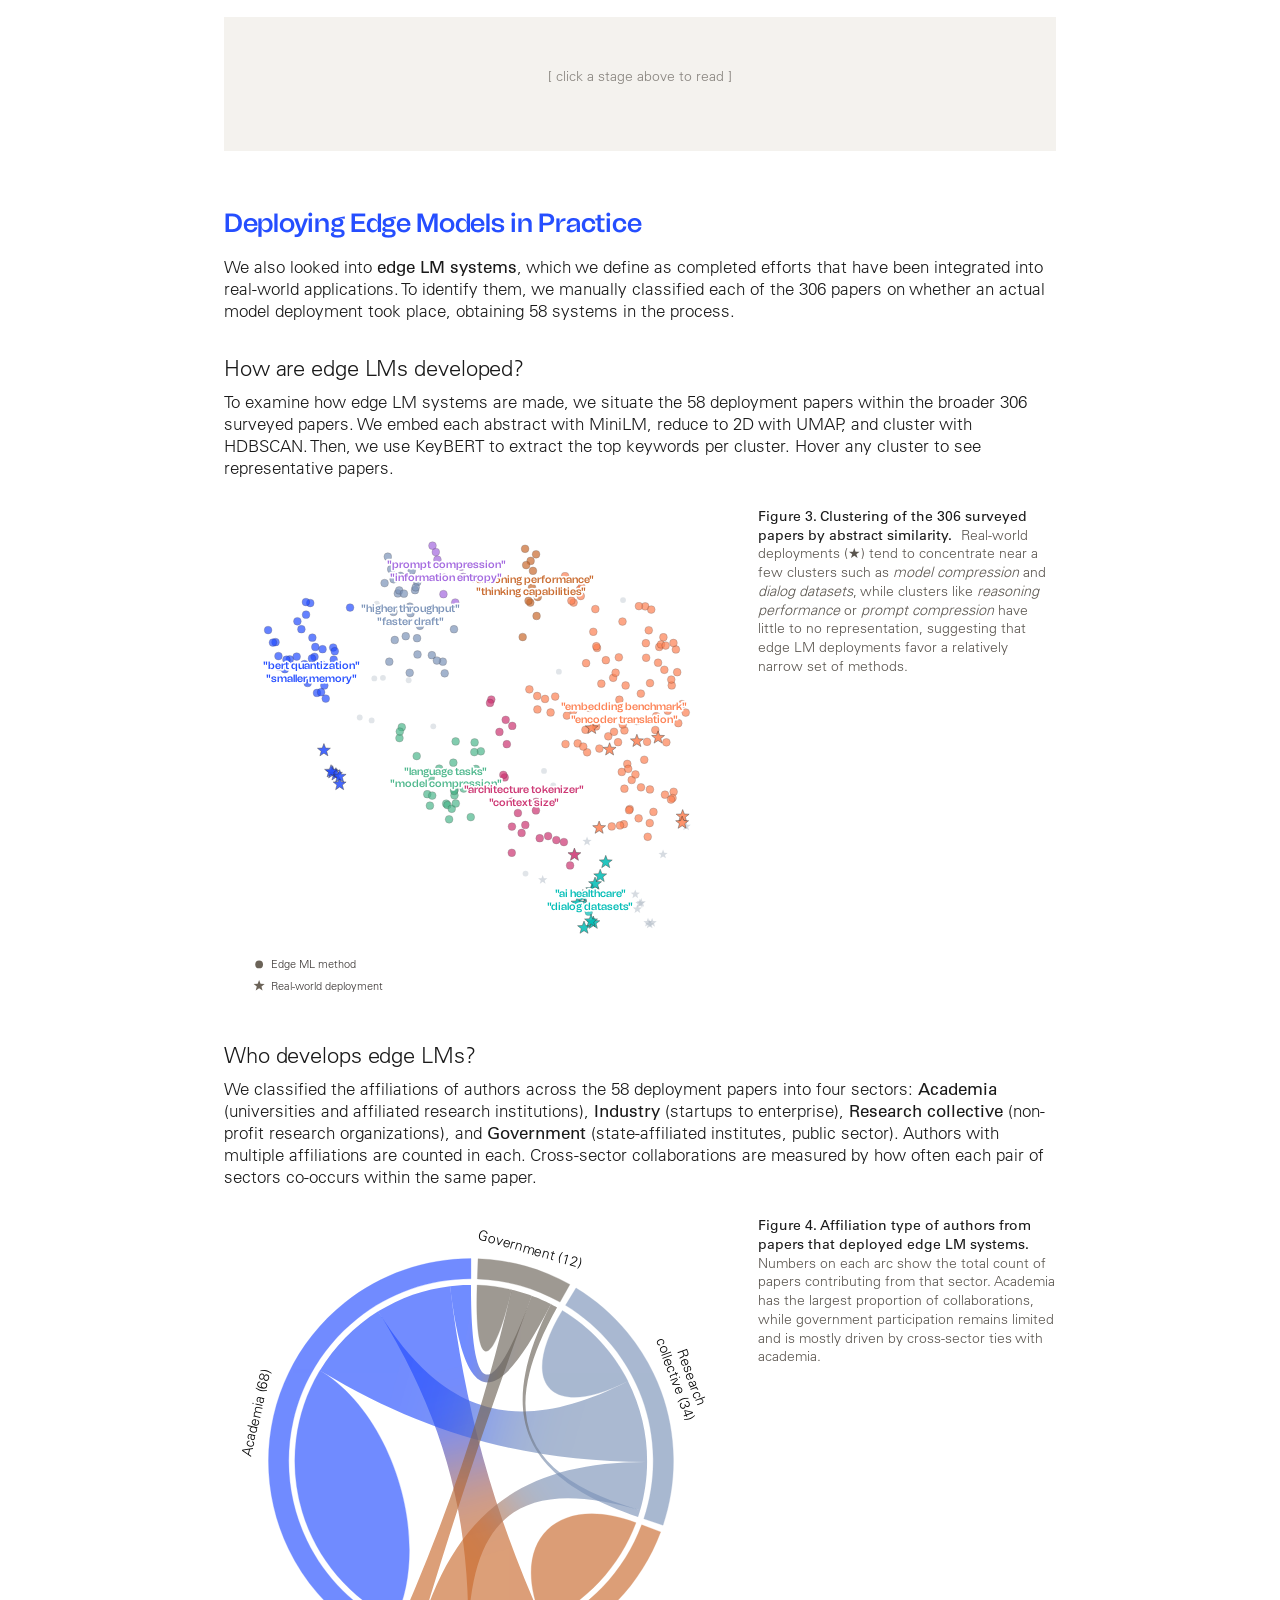
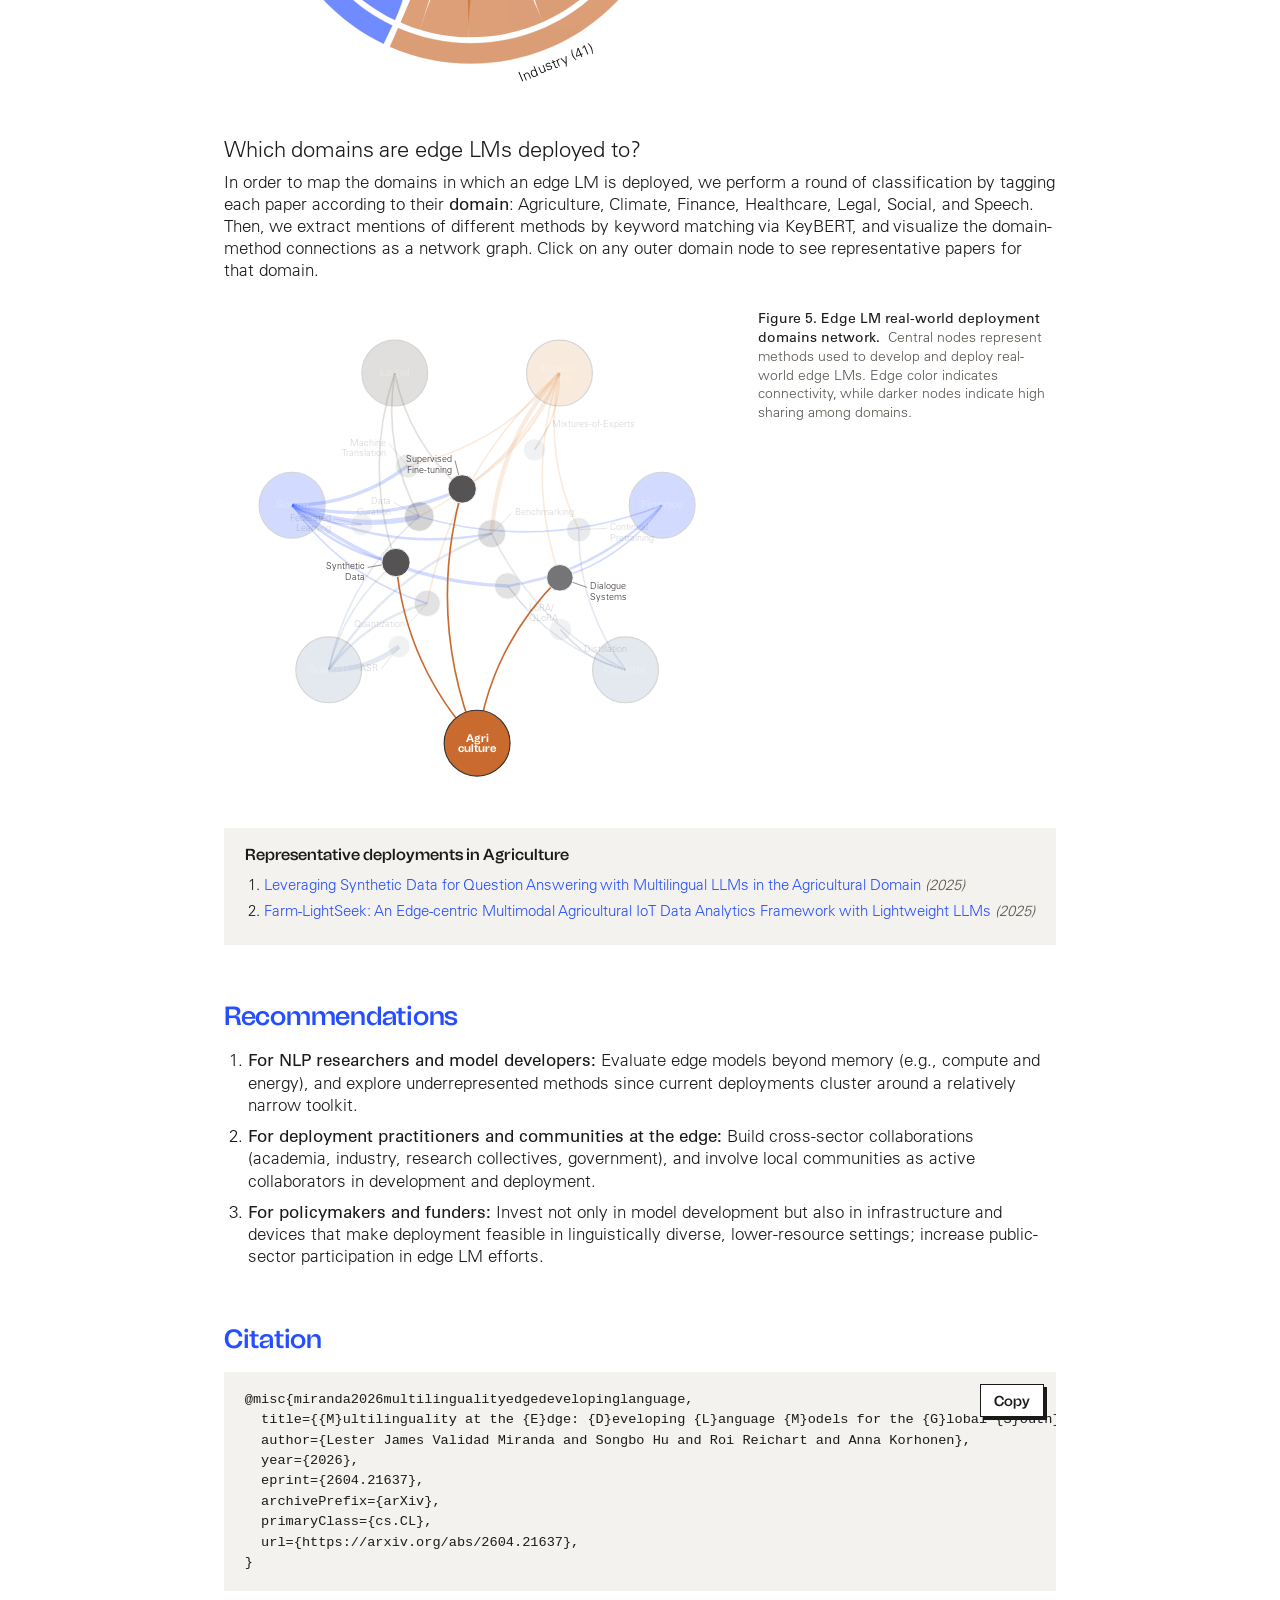
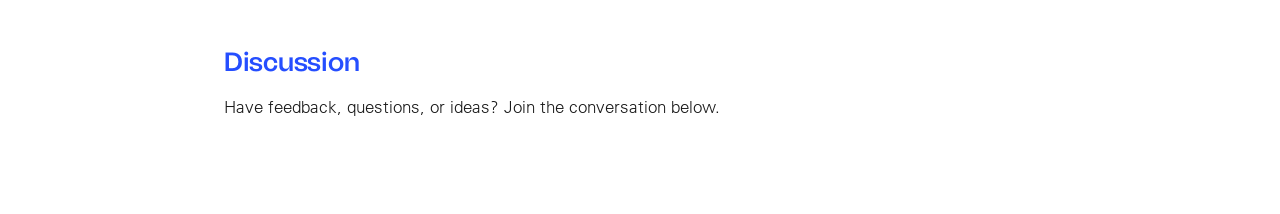
==== commit c74d5816: "[wip] Update" ====
--- a/docs/index.html
+++ b/docs/index.html
@@ -201,7 +201,7 @@
     <h2>Surveying the Last Mile</h2>
     <div class="sidenote-anchor">
       <p>
-        To understand the state of the art and the challenges of combining the two areas, we survey 306 papers<a class="sidenote-ref" href="#methodology" data-drawer-open aria-controls="methodology">1</a> that tackle this problem across the language modelling pipeline.
+        To understand the state of the art and the challenges at this intersection, we survey 306 papers<a class="sidenote-ref" href="#methodology" data-drawer-open aria-controls="methodology">1</a> that tackle this problem across the language modelling pipeline.
         Below, we show an overview of these papers based on the languages they support and the range of model sizes they release.
       </p>
       <div class="sidenote caption">
@@ -233,22 +233,22 @@
         <canvas aria-hidden="true"></canvas>
         <div class="hw-cell">
           <div class="hw-stage"></div>
-          <h3>Microcontrollers</h3>
+          <p class="hw-name">Microcontrollers</p>
           <p class="caption">ESP32, Arduino<br>512&nbsp;KB&ndash;16&nbsp;MB RAM<br>On-device (~30M)</p>
         </div>
         <div class="hw-cell">
           <div class="hw-stage"></div>
-          <h3>Single-board computers</h3>
+          <p class="hw-name">Single-board computers</p>
           <p class="caption">Raspberry Pi, NVIDIA Jetson<br>1&ndash;16&nbsp;GB RAM<br>On-device (~3B)</p>
         </div>
         <div class="hw-cell">
           <div class="hw-stage"></div>
-          <h3>Smartphones</h3>
+          <p class="hw-name">Smartphones</p>
           <p class="caption">Tecno Spark 20, Galaxy A16, iPhone 16 Pro<br>4&ndash;24&nbsp;GB RAM<br>On-device (~3B, ~7B&#8209;Q4); client</p>
         </div>
         <div class="hw-cell">
           <div class="hw-stage"></div>
-          <h3>Consumer PCs</h3>
+          <p class="hw-name">Consumer PCs</p>
           <p class="caption">Chromebook, MacBook, RTX laptops<br>8&ndash;32&nbsp;GB RAM<br>On-device (7B&ndash;32B); client</p>
         </div>
       </div>
@@ -259,7 +259,7 @@
   <section id="pipeline-hero">
     <h2>Methods for Building Edge Models</h2>
     <p>
-      The requirements for deploying on the edge and supporting multilinguality often have competing requirements that impose challenges across the language modelling pipeline.
+      The requirements for deploying on the edge and supporting multilinguality often compete, imposing challenges across the language modelling pipeline.
       <em>Click</em> on each pipeline stage (or requirement) to read about the challenges and the state of the art.
     </p>
     <div id="pipeline-figure">
@@ -271,7 +271,7 @@
   </section>
 
   <section id="analysis">
-    <h2>Analysis: From Methods to Systems</h2>
+    <h2>Deploying Edge Models in Practice</h2>
 
     <p>
       We also looked into <strong>edge LM systems</strong>, which we define as completed efforts that have been integrated into real-world applications. To identify them, we manually classified each of the 306 papers on whether an actual model deployment took place, obtaining 58 systems in the process.
--- a/docs/css/style.css
+++ b/docs/css/style.css
@@ -247,7 +247,7 @@
   pointer-events: none;
 }
 .hw-stage { aspect-ratio: 1 / 1; }
-.hw-cell h3 { margin: 0.5rem 0 0.25rem; font-size: 1rem; }
+.hw-name { margin: 0.5rem 0 0.25rem; font-size: 1rem; font-weight: 300; line-height: 1.1; letter-spacing: -0.005em; color: var(--ink); }
 .hw-cell .caption { margin: 0; }
 .hw-figure > figcaption { margin-top: 1.25rem; }
 .hw-figure.no-webgl .hw-stage { display: none; }
